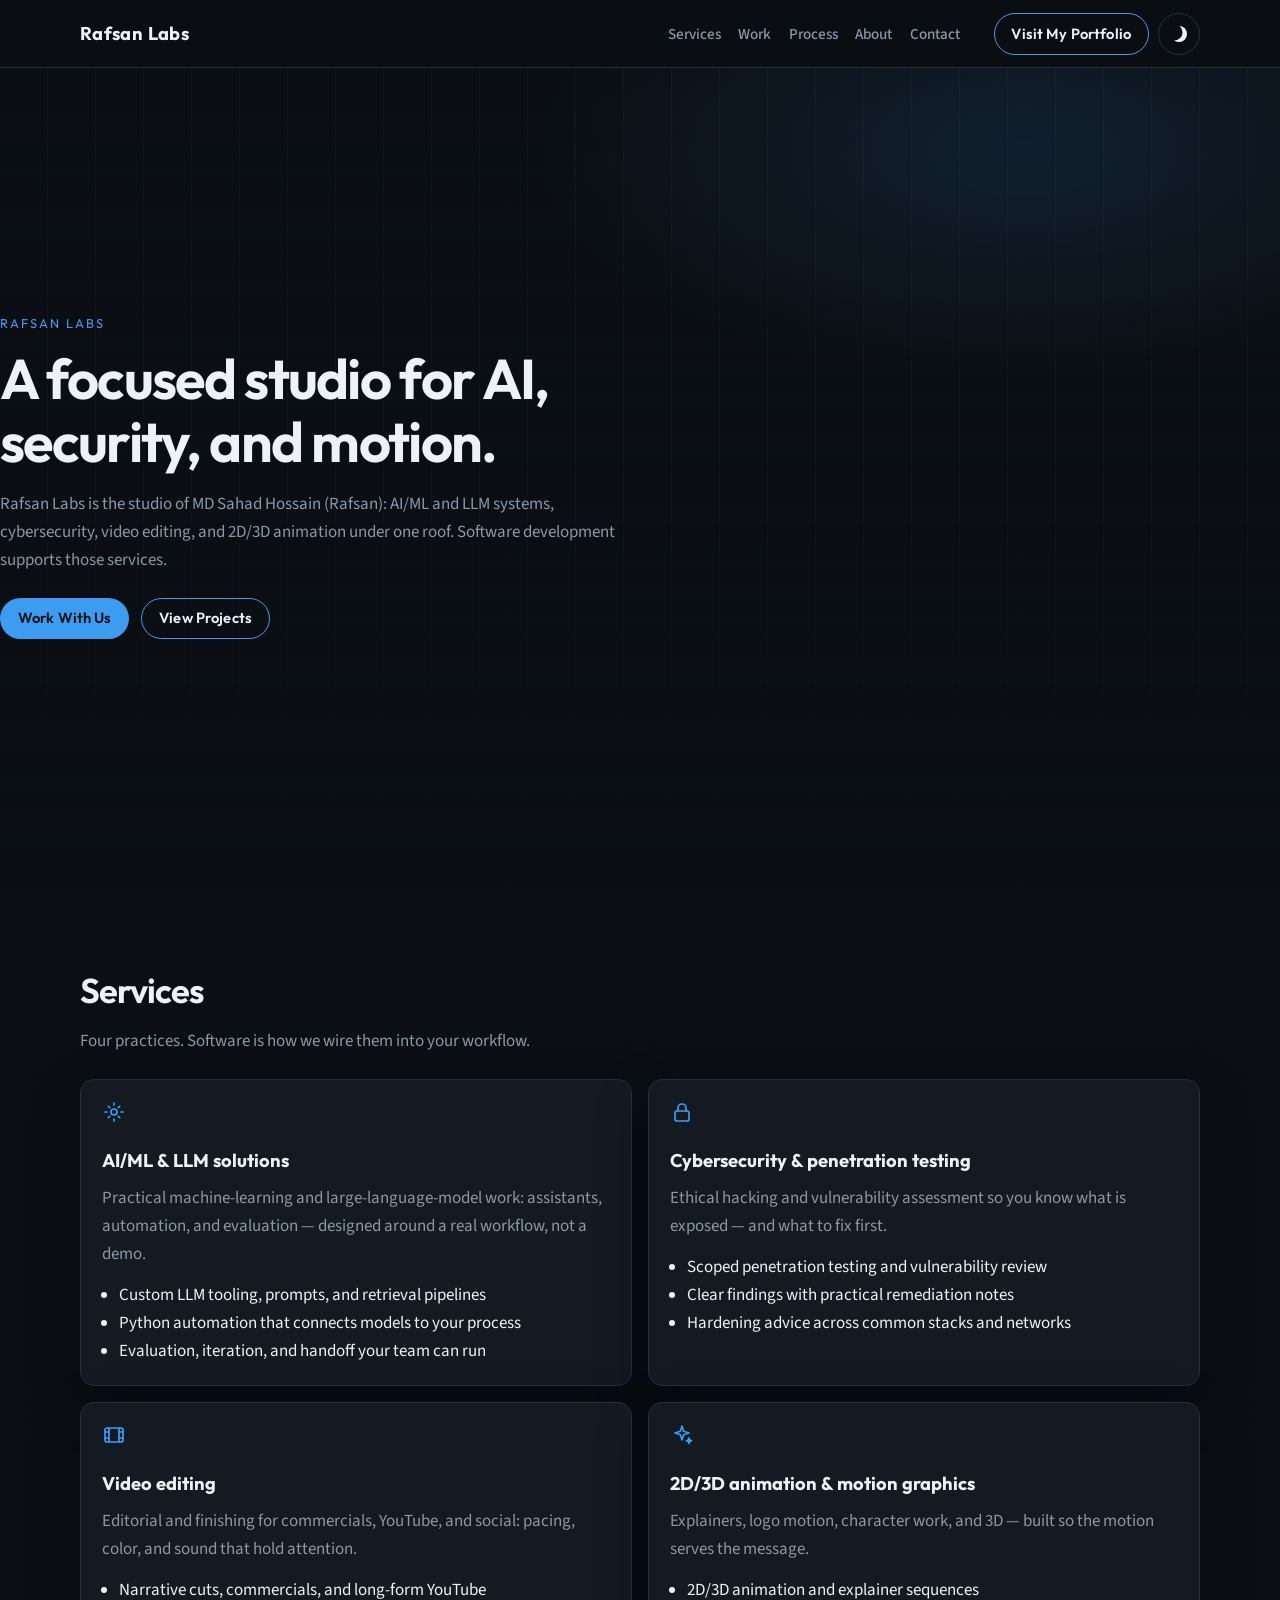
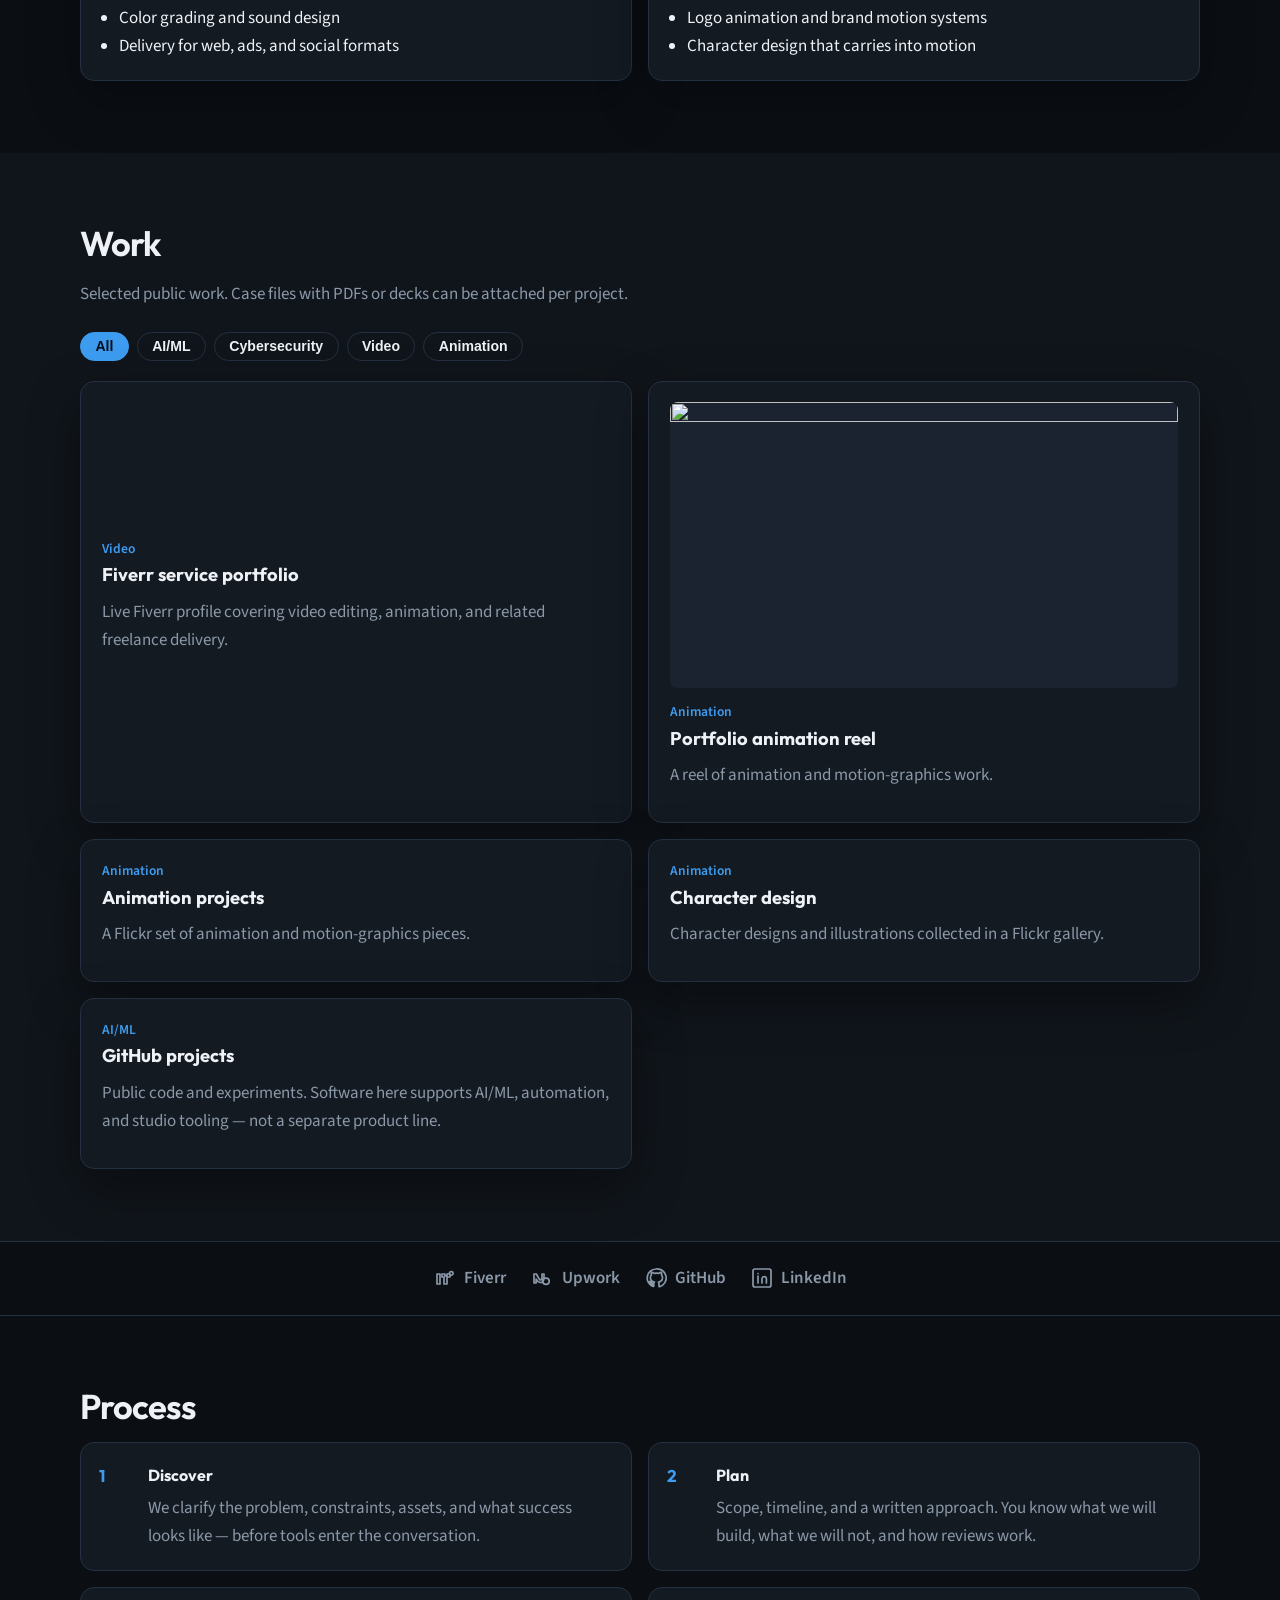
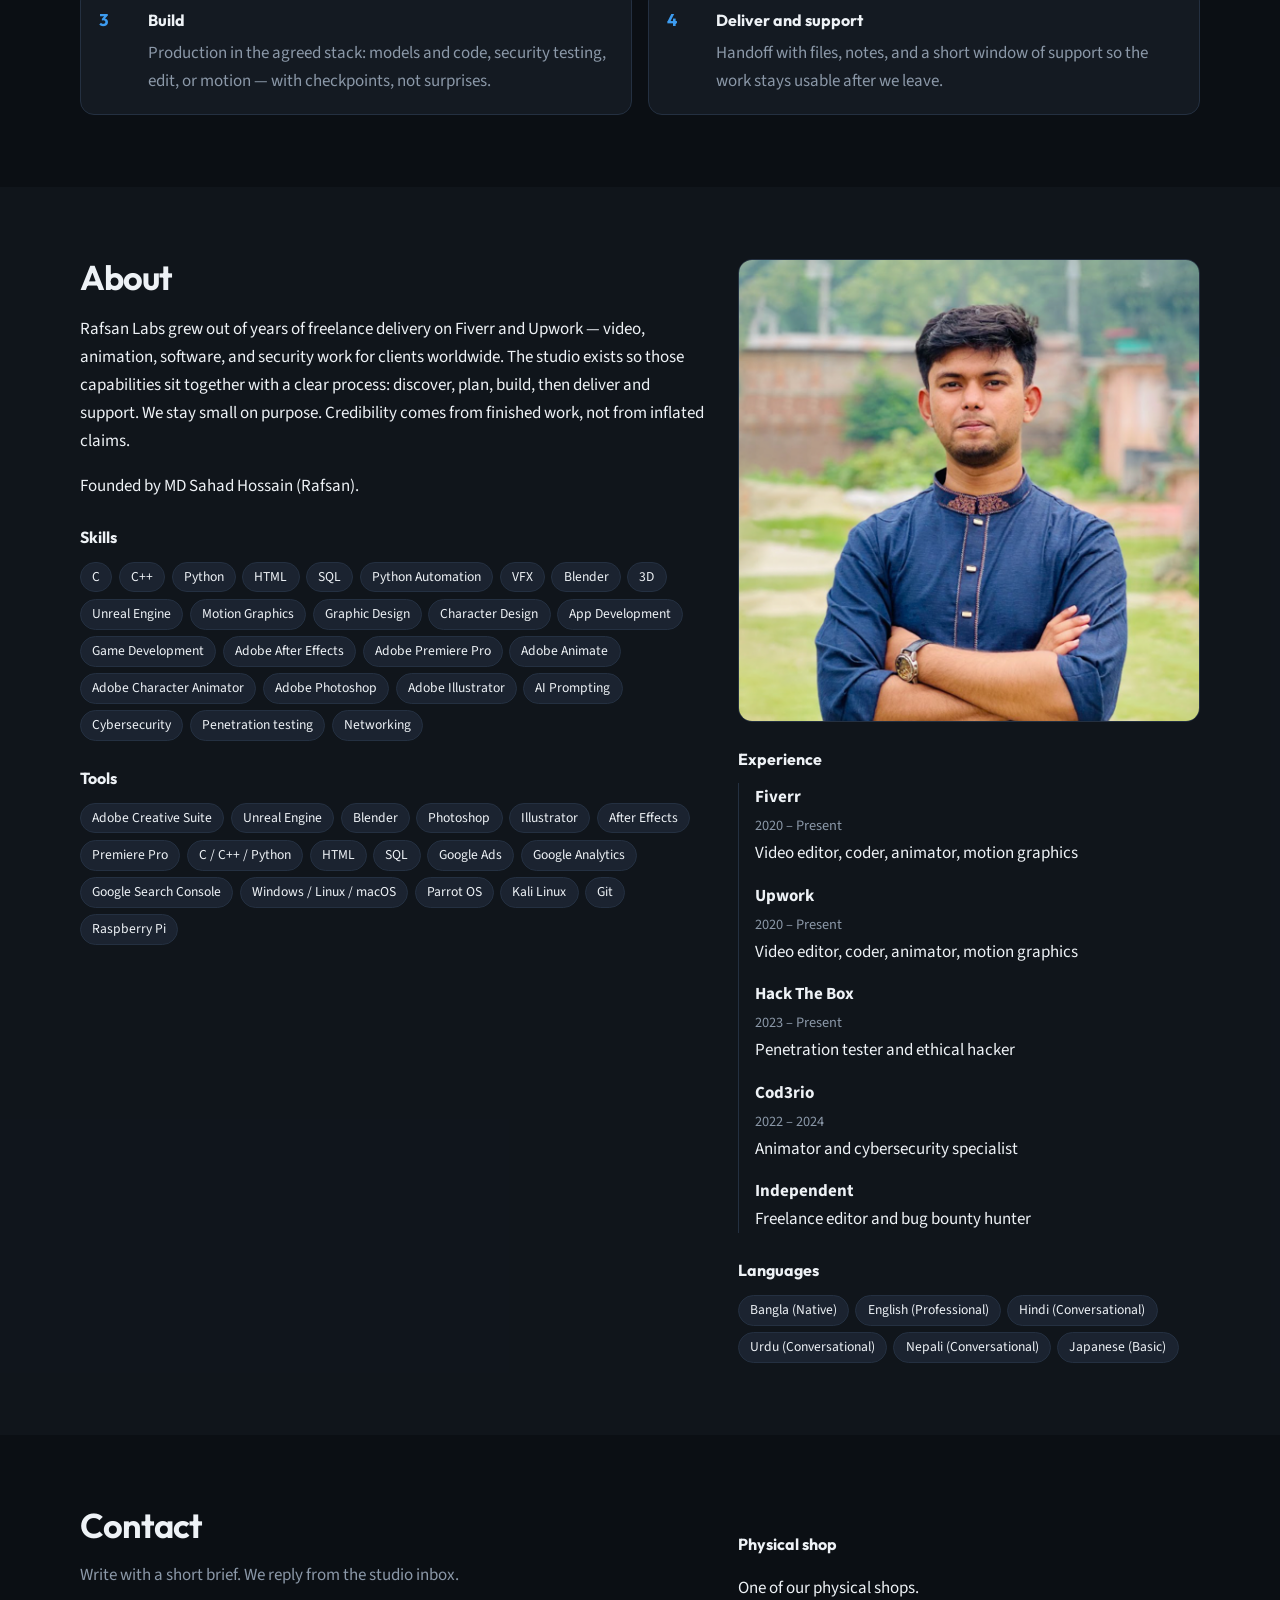
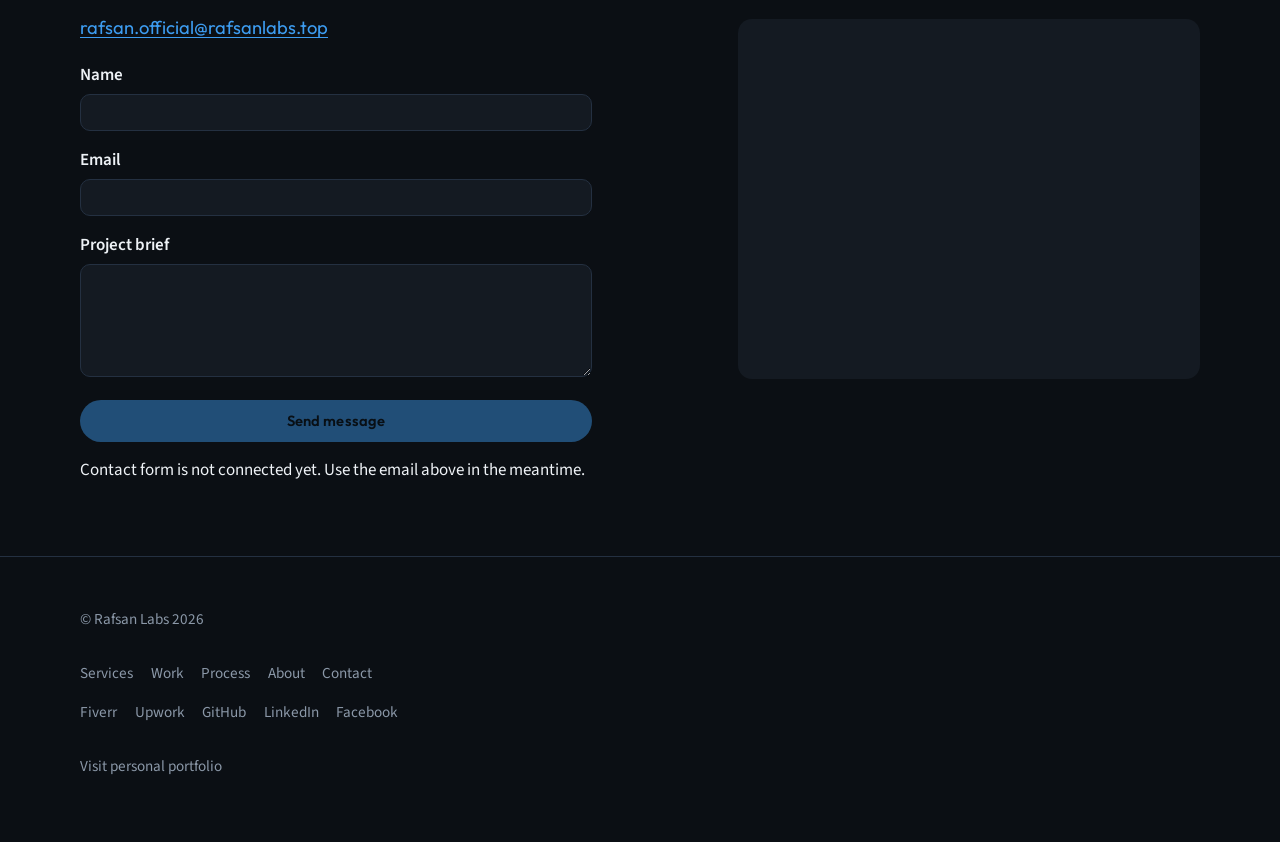
==== index.html @ 8f254c92 "Company Website with Portfolio Company Website with Portfolio v1" ====
<!DOCTYPE html>
<html lang="en">
<head>
  <meta charset="UTF-8">
  <meta name="viewport" content="width=device-width, initial-scale=1.0">
  <title>Rafsan Labs — AI, Cybersecurity, Video &amp; Animation</title>
  <meta name="description" content="Rafsan Labs is the studio of MD Sahad Hossain (Rafsan). We deliver AI/ML and LLM solutions, cybersecurity and penetration testing, video editing, and 2D/3D animation.">
  <link rel="canonical" href="https://rafsanlabs.top/">
  <meta property="og:type" content="website">
  <meta property="og:title" content="Rafsan Labs — AI, Cybersecurity, Video &amp; Animation">
  <meta property="og:description" content="Studio of MD Sahad Hossain (Rafsan): AI/ML and LLM solutions, cybersecurity, video editing, and 2D/3D animation.">
  <meta property="og:url" content="https://rafsanlabs.top/">
  <meta property="og:image" content="https://rafsanlabs.top/assets/img/profile.jpg">
  <meta name="twitter:card" content="summary_large_image">
  <meta name="twitter:title" content="Rafsan Labs — AI, Cybersecurity, Video &amp; Animation">
  <meta name="twitter:description" content="Studio of MD Sahad Hossain (Rafsan): AI/ML, cybersecurity, video, and animation.">
  <meta name="twitter:image" content="https://rafsanlabs.top/assets/img/profile.jpg">
  <link rel="icon" type="image/svg+xml" href="assets/img/favicon.svg">
  <link rel="preconnect" href="https://fonts.googleapis.com">
  <link rel="preconnect" href="https://fonts.gstatic.com" crossorigin>
  <link href="https://fonts.googleapis.com/css2?family=Outfit:wght@500;600;700&family=Source+Sans+3:ital,wght@0,400;0,500;0,600;1,400&display=swap" rel="stylesheet">
  <link rel="stylesheet" href="css/company.css">
  <script type="application/ld+json">
  {
    "@context": "https://schema.org",
    "@type": "Organization",
    "name": "Rafsan Labs",
    "url": "https://rafsanlabs.top",
    "email": "rafsan.official@rafsanlabs.top",
    "founder": {
      "@type": "Person",
      "name": "MD Sahad Hossain",
      "alternateName": "Rafsan"
    },
    "sameAs": [
      "https://www.fiverr.com/users/rafsansahad7",
      "https://www.upwork.com/freelancers/~0189661ee7552e6db1",
      "https://github.com/RafsanSahad",
      "https://www.linkedin.com/in/rafsan-sahad/",
      "https://www.facebook.com/itsRafsanSahad"
    ]
  }
  </script>
</head>
<body>
  <a class="skip-link" href="#main">Skip to main content</a>

  <header class="site-header" id="top">
    <div class="wrap header-inner">
      <a class="wordmark" href="#top">Rafsan Labs</a>
      <nav class="nav" id="primary-nav" aria-label="Primary">
        <ul class="nav-list" id="nav-list"></ul>
      </nav>
      <div class="header-actions">
        <a class="btn btn-outline" href="portfolio.html">Visit My Portfolio</a>
        <button type="button" class="theme-toggle" id="theme-toggle" aria-label="Switch to light theme">
          <span class="theme-toggle-icon" aria-hidden="true"></span>
        </button>
        <button type="button" class="nav-toggle" id="nav-toggle" aria-expanded="false" aria-controls="primary-nav" aria-label="Open menu">
          <span></span><span></span><span></span>
        </button>
      </div>
    </div>
  </header>

  <main id="main">
    <section class="hero" id="hero" aria-labelledby="hero-title">
      <div class="hero-bg" aria-hidden="true"></div>
      <div class="wrap hero-inner">
        <p class="eyebrow" id="hero-eyebrow"></p>
        <h1 id="hero-title"></h1>
        <p class="lede" id="hero-pitch"></p>
        <div class="hero-actions" id="hero-actions"></div>
      </div>
    </section>

    <section class="section" id="services" aria-labelledby="services-title">
      <div class="wrap">
        <h2 id="services-title">Services</h2>
        <p class="section-intro">Four practices. Software is how we wire them into your workflow.</p>
        <div class="card-grid" id="services-grid"></div>
      </div>
    </section>

    <section class="section section-alt" id="work" aria-labelledby="work-title">
      <div class="wrap">
        <h2 id="work-title">Work</h2>
        <p class="section-intro">Selected public work. Case files with PDFs or decks can be attached per project.</p>
        <div class="filters" id="work-filters" role="tablist" aria-label="Project filters"></div>
        <div class="card-grid work-grid" id="work-grid"></div>
      </div>
    </section>

    <section class="trust" id="trust" aria-label="Profiles">
      <div class="wrap trust-inner" id="trust-bar"></div>
    </section>

    <section class="section" id="testimonials" aria-labelledby="testimonials-title" hidden>
      <div class="wrap">
        <h2 id="testimonials-title">Testimonials</h2>
        <div class="carousel" id="testimonials-carousel">
          <div class="carousel-track" id="testimonials-track"></div>
          <div class="carousel-controls">
            <button type="button" class="icon-btn" id="testimonial-prev" aria-label="Previous testimonial"></button>
            <div class="carousel-dots" id="testimonial-dots"></div>
            <button type="button" class="icon-btn" id="testimonial-next" aria-label="Next testimonial"></button>
          </div>
        </div>
      </div>
    </section>

    <section class="section section-alt" id="certificates" aria-labelledby="certificates-title" hidden>
      <div class="wrap">
        <h2 id="certificates-title">Certificates</h2>
        <div class="card-grid cert-grid" id="certificates-grid"></div>
      </div>
    </section>

    <section class="section" id="process" aria-labelledby="process-title">
      <div class="wrap">
        <h2 id="process-title">Process</h2>
        <ol class="process-list" id="process-list"></ol>
      </div>
    </section>

    <section class="section section-alt" id="about" aria-labelledby="about-title">
      <div class="wrap about-layout">
        <div class="about-copy">
          <h2 id="about-title">About</h2>
          <p id="about-story"></p>
          <p class="founder-line" id="about-founder"></p>
          <h3>Skills</h3>
          <ul class="chips" id="about-skills"></ul>
          <h3>Tools</h3>
          <ul class="chips" id="about-tools"></ul>
        </div>
        <div class="about-aside">
          <figure class="founder-photo">
            <img id="about-photo" src="assets/img/profile.jpg" width="480" height="480" alt="" loading="lazy">
          </figure>
          <h3>Experience</h3>
          <ol class="timeline" id="about-experience"></ol>
          <h3>Languages</h3>
          <ul class="chips" id="about-languages"></ul>
        </div>
      </div>
    </section>

    <section class="section" id="contact" aria-labelledby="contact-title">
      <div class="wrap contact-layout">
        <div>
          <h2 id="contact-title">Contact</h2>
          <p class="section-intro">Write with a short brief. We reply from the studio inbox.</p>
          <p><a class="mailto" id="contact-email" href="mailto:rafsan.official@rafsanlabs.top">rafsan.official@rafsanlabs.top</a></p>
          <form class="contact-form" id="contact-form" novalidate>
            <div class="field">
              <label for="name">Name</label>
              <input id="name" name="name" type="text" autocomplete="name" required maxlength="120">
              <p class="field-error" id="name-error" hidden></p>
            </div>
            <div class="field">
              <label for="email">Email</label>
              <input id="email" name="email" type="email" autocomplete="email" required maxlength="160">
              <p class="field-error" id="email-error" hidden></p>
            </div>
            <div class="field">
              <label for="message">Project brief</label>
              <textarea id="message" name="message" rows="6" required maxlength="4000"></textarea>
              <p class="field-error" id="message-error" hidden></p>
            </div>
            <button type="submit" class="btn btn-solid" id="contact-submit">Send message</button>
            <p class="form-status" id="form-status" role="status" aria-live="polite"></p>
          </form>
        </div>
        <div class="map-block">
          <h3 id="map-heading"></h3>
          <p class="map-caption" id="map-caption"></p>
          <div class="map-frame" id="map-frame"></div>
        </div>
      </div>
    </section>
  </main>

  <footer class="site-footer">
    <div class="wrap footer-inner">
      <p id="footer-copy"></p>
      <nav aria-label="Footer">
        <ul class="footer-nav" id="footer-nav"></ul>
      </nav>
      <ul class="footer-social" id="footer-social"></ul>
      <p><a href="portfolio.html">Visit personal portfolio</a></p>
    </div>
  </footer>

  <div class="modal" id="project-modal" hidden>
    <div class="modal-backdrop" data-close-modal></div>
    <div class="modal-dialog" role="dialog" aria-modal="true" aria-labelledby="modal-title" tabindex="-1">
      <button type="button" class="modal-close" data-close-modal aria-label="Close project details">&times;</button>
      <h2 id="modal-title"></h2>
      <div class="modal-body" id="modal-body"></div>
    </div>
  </div>

  <script src="data/content.js"></script>
  <script src="js/company.js"></script>
</body>
</html>
---- css/company.css ----
/* Rafsan Labs — company site. Dark-first, one accent. */

:root {
  --bg: #0b0f14;
  --surface: #141a22;
  --surface-2: #1b2330;
  --text: #eef2f6;
  --muted: #8b98a8;
  --line: #243041;
  --accent: #3d9cf0;
  --accent-hover: #5aaff5;
  --accent-ink: #061018;
  --danger: #f07178;
  --ok: #6bcb8b;
  --shadow: 0 18px 50px rgba(0, 0, 0, 0.35);
  --radius: 14px;
  --header-h: 4.25rem;
  --font-display: "Outfit", system-ui, "Segoe UI", sans-serif;
  --font-body: "Source Sans 3", system-ui, "Segoe UI", sans-serif;
  --focus: 0 0 0 3px var(--bg), 0 0 0 5px var(--accent);
}

html[data-theme="light"] {
  --bg: #f4f6f8;
  --surface: #ffffff;
  --surface-2: #eef2f6;
  --text: #12171e;
  --muted: #5b6775;
  --line: #d5dde6;
  --accent: #1f74c7;
  --accent-hover: #155fa6;
  --accent-ink: #ffffff;
  --shadow: 0 16px 40px rgba(18, 23, 30, 0.08);
  --focus: 0 0 0 3px var(--bg), 0 0 0 5px var(--accent);
}

*,
*::before,
*::after {
  box-sizing: border-box;
}

html {
  scroll-behavior: smooth;
}

@media (prefers-reduced-motion: reduce) {
  html {
    scroll-behavior: auto;
  }

  *,
  *::before,
  *::after {
    animation-duration: 0.01ms !important;
    animation-iteration-count: 1 !important;
    transition-duration: 0.01ms !important;
  }

  .hero-bg {
    animation: none !important;
  }
}

body {
  margin: 0;
  min-height: 100vh;
  font-family: var(--font-body);
  font-size: 1.0625rem;
  line-height: 1.65;
  color: var(--text);
  background: var(--bg);
}

img {
  max-width: 100%;
  height: auto;
  display: block;
}

a {
  color: var(--accent);
  text-decoration-thickness: 1px;
  text-underline-offset: 0.18em;
}

a:hover {
  color: var(--accent-hover);
}

:focus-visible {
  outline: none;
  box-shadow: var(--focus);
}

.skip-link {
  position: absolute;
  left: 1rem;
  top: -4rem;
  z-index: 100;
  background: var(--accent);
  color: var(--accent-ink);
  padding: 0.5rem 0.85rem;
  border-radius: 8px;
  font-weight: 600;
}

.skip-link:focus {
  top: 0.75rem;
}

.wrap {
  width: min(1120px, calc(100% - 2rem));
  margin-inline: auto;
}

.site-header {
  position: sticky;
  top: 0;
  z-index: 40;
  height: var(--header-h);
  background: color-mix(in srgb, var(--bg) 86%, transparent);
  backdrop-filter: blur(14px);
  border-bottom: 1px solid var(--line);
}

.header-inner {
  display: flex;
  align-items: center;
  gap: 1rem;
  height: var(--header-h);
}

.wordmark {
  font-family: var(--font-display);
  font-weight: 700;
  font-size: 1.15rem;
  letter-spacing: 0.02em;
  color: var(--text);
  text-decoration: none;
  margin-right: auto;
}

.wordmark:hover {
  color: var(--accent);
}

.nav-list,
.footer-nav,
.footer-social,
.chips,
.process-list,
.timeline {
  list-style: none;
  margin: 0;
  padding: 0;
}

.nav-list {
  display: flex;
  gap: 0.25rem 1.1rem;
}

.nav-list a {
  color: var(--muted);
  text-decoration: none;
  font-weight: 500;
  font-size: 0.95rem;
}

.nav-list a:hover,
.nav-list a[aria-current="true"] {
  color: var(--text);
}

.header-actions {
  display: flex;
  align-items: center;
  gap: 0.6rem;
}

.btn {
  display: inline-flex;
  align-items: center;
  justify-content: center;
  gap: 0.4rem;
  min-height: 2.6rem;
  padding: 0.45rem 1.05rem;
  border-radius: 999px;
  font-family: var(--font-display);
  font-weight: 600;
  font-size: 0.92rem;
  letter-spacing: 0.01em;
  text-decoration: none;
  border: 1px solid transparent;
  cursor: pointer;
  transition: transform 0.2s ease, background-color 0.2s ease, border-color 0.2s ease, color 0.2s ease;
}

.btn:hover {
  transform: translateY(-1px);
}

.btn-outline {
  color: var(--text);
  border-color: var(--accent);
  background: transparent;
}

.btn-outline:hover {
  background: color-mix(in srgb, var(--accent) 14%, transparent);
  color: var(--text);
}

.btn-solid {
  background: var(--accent);
  color: var(--accent-ink);
}

.btn-solid:hover {
  background: var(--accent-hover);
  color: var(--accent-ink);
}

.btn-solid:disabled {
  opacity: 0.45;
  cursor: not-allowed;
  transform: none;
}

.theme-toggle,
.nav-toggle,
.icon-btn,
.filter-btn,
.modal-close {
  background: transparent;
  border: 1px solid var(--line);
  color: var(--text);
  cursor: pointer;
}

.theme-toggle,
.nav-toggle {
  width: 2.6rem;
  height: 2.6rem;
  border-radius: 999px;
  display: grid;
  place-items: center;
}

.theme-toggle-icon {
  width: 1rem;
  height: 1rem;
  border-radius: 50%;
  box-shadow: inset -0.28rem -0.1rem 0 0 currentColor;
}

html[data-theme="light"] .theme-toggle-icon {
  box-shadow: none;
  background: currentColor;
  clip-path: polygon(50% 0, 61% 35%, 98% 35%, 68% 57%, 79% 91%, 50% 70%, 21% 91%, 32% 57%, 2% 35%, 39% 35%);
}

.nav-toggle {
  display: none;
  flex-direction: column;
  gap: 5px;
}

.nav-toggle span {
  display: block;
  width: 16px;
  height: 2px;
  background: currentColor;
}

.hero {
  position: relative;
  overflow: hidden;
  min-height: calc(100vh - var(--header-h));
  display: grid;
  align-items: center;
  padding: 4rem 0 5rem;
}

.hero-bg {
  position: absolute;
  inset: 0;
  background:
    radial-gradient(ellipse 70% 50% at 80% 10%, color-mix(in srgb, var(--accent) 22%, transparent), transparent 55%),
    linear-gradient(180deg, transparent, var(--bg)),
    repeating-linear-gradient(
      90deg,
      transparent 0,
      transparent 47px,
      color-mix(in srgb, var(--line) 70%, transparent) 48px
    );
  opacity: 0.55;
  animation: drift 28s linear infinite;
  pointer-events: none;
}

@keyframes drift {
  from { background-position: 0 0, 0 0, 0 0; }
  to { background-position: 0 0, 0 0, 48px 0; }
}

.hero-inner {
  position: relative;
  max-width: 42rem;
  margin-left: auto;
  margin-right: auto;
  width: min(1120px, calc(100% - 2rem));
}

.eyebrow {
  font-family: var(--font-display);
  font-size: 0.8rem;
  letter-spacing: 0.16em;
  text-transform: uppercase;
  color: var(--accent);
  margin: 0 0 0.9rem;
}

.hero h1,
.section h2,
.modal-dialog h2 {
  font-family: var(--font-display);
  font-weight: 650;
  letter-spacing: -0.03em;
  line-height: 1.12;
  margin: 0 0 1rem;
}

.hero h1 {
  font-size: clamp(2.1rem, 6vw, 3.5rem);
}

.lede,
.section-intro {
  color: var(--muted);
  margin: 0 0 1.5rem;
  max-width: 40rem;
}

.hero-actions {
  display: flex;
  flex-wrap: wrap;
  gap: 0.75rem;
}

.section {
  padding: 4.5rem 0;
}

.section-alt {
  background: color-mix(in srgb, var(--surface) 55%, transparent);
}

.section h2 {
  font-size: clamp(1.7rem, 3vw, 2.15rem);
}

.section h3 {
  font-family: var(--font-display);
  font-size: 1rem;
  margin: 1.5rem 0 0.7rem;
}

.card-grid {
  display: grid;
  gap: 1rem;
  grid-template-columns: 1fr;
}

.card,
.service-card,
.work-card,
.cert-card {
  background: var(--surface);
  border: 1px solid var(--line);
  border-radius: var(--radius);
  padding: 1.25rem 1.3rem;
  box-shadow: var(--shadow);
}

.service-card svg,
.trust-link svg,
.icon-btn svg {
  width: 1.5rem;
  height: 1.5rem;
  fill: none;
  stroke: currentColor;
  stroke-width: 1.7;
  stroke-linecap: round;
  stroke-linejoin: round;
}

.service-icon {
  color: var(--accent);
  margin-bottom: 0.85rem;
}

.service-card h3,
.work-card h3 {
  font-family: var(--font-display);
  font-size: 1.15rem;
  margin: 0 0 0.45rem;
}

.service-card p,
.work-card p {
  margin: 0 0 0.8rem;
  color: var(--muted);
}

.service-card ul {
  margin: 0;
  padding-left: 1.1rem;
  color: var(--text);
}

.filters {
  display: flex;
  flex-wrap: wrap;
  gap: 0.5rem;
  margin-bottom: 1.25rem;
}

.filter-btn {
  border-radius: 999px;
  padding: 0.35rem 0.9rem;
  font-weight: 600;
  font-size: 0.88rem;
}

.filter-btn[aria-pressed="true"],
.filter-btn.is-active {
  background: var(--accent);
  color: var(--accent-ink);
  border-color: var(--accent);
}

.work-card {
  text-align: left;
  cursor: pointer;
  width: 100%;
  color: inherit;
  font: inherit;
  transition: border-color 0.2s ease, transform 0.2s ease;
}

.work-card:hover {
  border-color: var(--accent);
  transform: translateY(-2px);
}

.work-card img {
  width: 100%;
  aspect-ratio: 16 / 9;
  object-fit: cover;
  border-radius: 8px;
  margin-bottom: 0.85rem;
  background: var(--surface-2);
}

.work-card .meta {
  font-size: 0.85rem;
  color: var(--accent);
  font-weight: 600;
}

.trust {
  padding: 1.4rem 0;
  border-block: 1px solid var(--line);
}

.trust-inner {
  display: flex;
  flex-wrap: wrap;
  gap: 0.75rem 1.5rem;
  justify-content: center;
}

.trust-link {
  display: inline-flex;
  align-items: center;
  gap: 0.45rem;
  color: var(--muted);
  text-decoration: none;
  font-weight: 600;
}

.trust-link:hover {
  color: var(--text);
}

.carousel {
  position: relative;
  max-width: 40rem;
}

.carousel-track {
  min-height: 10rem;
}

.testimonial {
  background: var(--surface);
  border: 1px solid var(--line);
  border-radius: var(--radius);
  padding: 1.4rem;
}

.testimonial q {
  display: block;
  font-size: 1.15rem;
  quotes: none;
}

.testimonial footer {
  margin-top: 1rem;
  color: var(--muted);
  font-size: 0.95rem;
}

.carousel-controls {
  display: flex;
  align-items: center;
  gap: 0.6rem;
  margin-top: 1rem;
}

.icon-btn {
  width: 2.4rem;
  height: 2.4rem;
  border-radius: 999px;
  display: grid;
  place-items: center;
}

.carousel-dots {
  display: flex;
  gap: 0.35rem;
}

.carousel-dots button {
  width: 0.55rem;
  height: 0.55rem;
  padding: 0;
  border-radius: 50%;
  border: 0;
  background: var(--line);
  cursor: pointer;
}

.carousel-dots button[aria-current="true"] {
  background: var(--accent);
}

.process-list {
  display: grid;
  gap: 1rem;
  counter-reset: step;
}

.process-list li {
  counter-increment: step;
  background: var(--surface);
  border: 1px solid var(--line);
  border-radius: var(--radius);
  padding: 1.2rem 1.3rem 1.2rem 4.2rem;
  position: relative;
}

.process-list li::before {
  content: counter(step);
  position: absolute;
  left: 1.15rem;
  top: 1.15rem;
  font-family: var(--font-display);
  font-weight: 700;
  color: var(--accent);
}

.process-list h3 {
  margin: 0 0 0.35rem;
}

.process-list p {
  margin: 0;
  color: var(--muted);
}

.about-layout,
.contact-layout {
  display: grid;
  gap: 2rem;
}

.founder-photo {
  margin: 0 0 1.25rem;
  border-radius: var(--radius);
  overflow: hidden;
  border: 1px solid var(--line);
}

.founder-photo img {
  width: 100%;
  aspect-ratio: 1;
  object-fit: cover;
}

.chips {
  display: flex;
  flex-wrap: wrap;
  gap: 0.4rem;
}

.chips li {
  background: var(--surface-2);
  border: 1px solid var(--line);
  border-radius: 999px;
  padding: 0.2rem 0.7rem;
  font-size: 0.85rem;
}

.timeline {
  display: grid;
  gap: 0.9rem;
  border-left: 1px solid var(--line);
  padding-left: 1rem;
}

.timeline strong {
  display: block;
}

.timeline span {
  color: var(--muted);
  font-size: 0.9rem;
}

.mailto {
  font-family: var(--font-display);
  font-size: 1.15rem;
}

.contact-form {
  display: grid;
  gap: 0.9rem;
  max-width: 32rem;
}

.field label {
  display: block;
  font-weight: 600;
  margin-bottom: 0.3rem;
}

.field input,
.field textarea {
  width: 100%;
  background: var(--surface);
  color: var(--text);
  border: 1px solid var(--line);
  border-radius: 10px;
  padding: 0.65rem 0.8rem;
}

.field-error {
  color: var(--danger);
  font-size: 0.88rem;
  margin: 0.3rem 0 0;
}

.form-status {
  min-height: 1.4em;
  margin: 0;
}

.form-status.is-ok {
  color: var(--ok);
}

.form-status.is-err {
  color: var(--danger);
}

.map-frame iframe {
  width: 100%;
  height: 280px;
  border: 0;
  border-radius: var(--radius);
  background: var(--surface);
}

.site-footer {
  border-top: 1px solid var(--line);
  padding: 2.2rem 0 3rem;
  color: var(--muted);
  font-size: 0.95rem;
}

.footer-inner {
  display: grid;
  gap: 0.85rem;
}

.footer-nav,
.footer-social {
  display: flex;
  flex-wrap: wrap;
  gap: 0.75rem 1.1rem;
}

.footer-inner a {
  color: var(--muted);
  text-decoration: none;
}

.footer-inner a:hover {
  color: var(--text);
}

.modal[hidden] {
  display: none;
}

.modal {
  position: fixed;
  inset: 0;
  z-index: 80;
}

.modal-backdrop {
  position: absolute;
  inset: 0;
  background: rgba(4, 8, 12, 0.72);
}

.modal-dialog {
  position: relative;
  width: min(720px, calc(100% - 1.5rem));
  max-height: calc(100vh - 2rem);
  overflow: auto;
  margin: 1rem auto;
  background: var(--bg);
  border: 1px solid var(--line);
  border-radius: var(--radius);
  padding: 1.5rem 1.4rem 1.8rem;
  box-shadow: var(--shadow);
}

.modal-close {
  position: absolute;
  top: 0.8rem;
  right: 0.8rem;
  width: 2.2rem;
  height: 2.2rem;
  border-radius: 999px;
  font-size: 1.4rem;
  line-height: 1;
}

.modal-body p,
.modal-body ul {
  color: var(--muted);
}

.modal-files {
  display: grid;
  gap: 0.75rem;
  margin-top: 1rem;
}

.modal-files iframe {
  width: 100%;
  min-height: 360px;
  border: 0;
  border-radius: 8px;
  background: var(--surface);
}

.reveal {
  opacity: 0;
  transform: translateY(14px);
  transition: opacity 0.6s ease, transform 0.6s ease;
}

.reveal.is-visible {
  opacity: 1;
  transform: none;
}

.company-banner {
  background: var(--surface-2);
  border-bottom: 1px solid var(--line);
  text-align: center;
  padding: 0.55rem 1rem;
  font-size: 0.92rem;
}

.company-banner a {
  font-weight: 700;
}

@media (min-width: 640px) {
  .card-grid {
    grid-template-columns: repeat(2, 1fr);
  }

  .process-list {
    grid-template-columns: repeat(2, 1fr);
  }
}

@media (min-width: 960px) {
  .card-grid.services-4,
  #services-grid {
    grid-template-columns: repeat(2, 1fr);
  }

  .about-layout,
  .contact-layout {
    grid-template-columns: 1.15fr 0.85fr;
    align-items: start;
  }

  .map-frame iframe {
    height: 360px;
  }

  .hero-inner {
    margin-left: 0;
  }
}

@media (max-width: 860px) {
  .nav-toggle {
    display: flex;
    align-items: center;
    justify-content: center;
  }

  .header-actions .btn-outline {
    display: none;
  }

  .nav {
    position: absolute;
    top: var(--header-h);
    left: 0;
    right: 0;
    background: var(--bg);
    border-bottom: 1px solid var(--line);
    display: none;
    padding: 0.75rem 1rem 1rem;
  }

  .nav.is-open {
    display: block;
  }

  .nav-list {
    flex-direction: column;
    gap: 0.65rem;
  }

  .nav-list a[data-portfolio] {
    display: inline-flex;
    margin-top: 0.4rem;
    color: var(--accent);
  }
}

@media (min-width: 861px) {
  .nav-list a[data-portfolio] {
    display: none;
  }
}
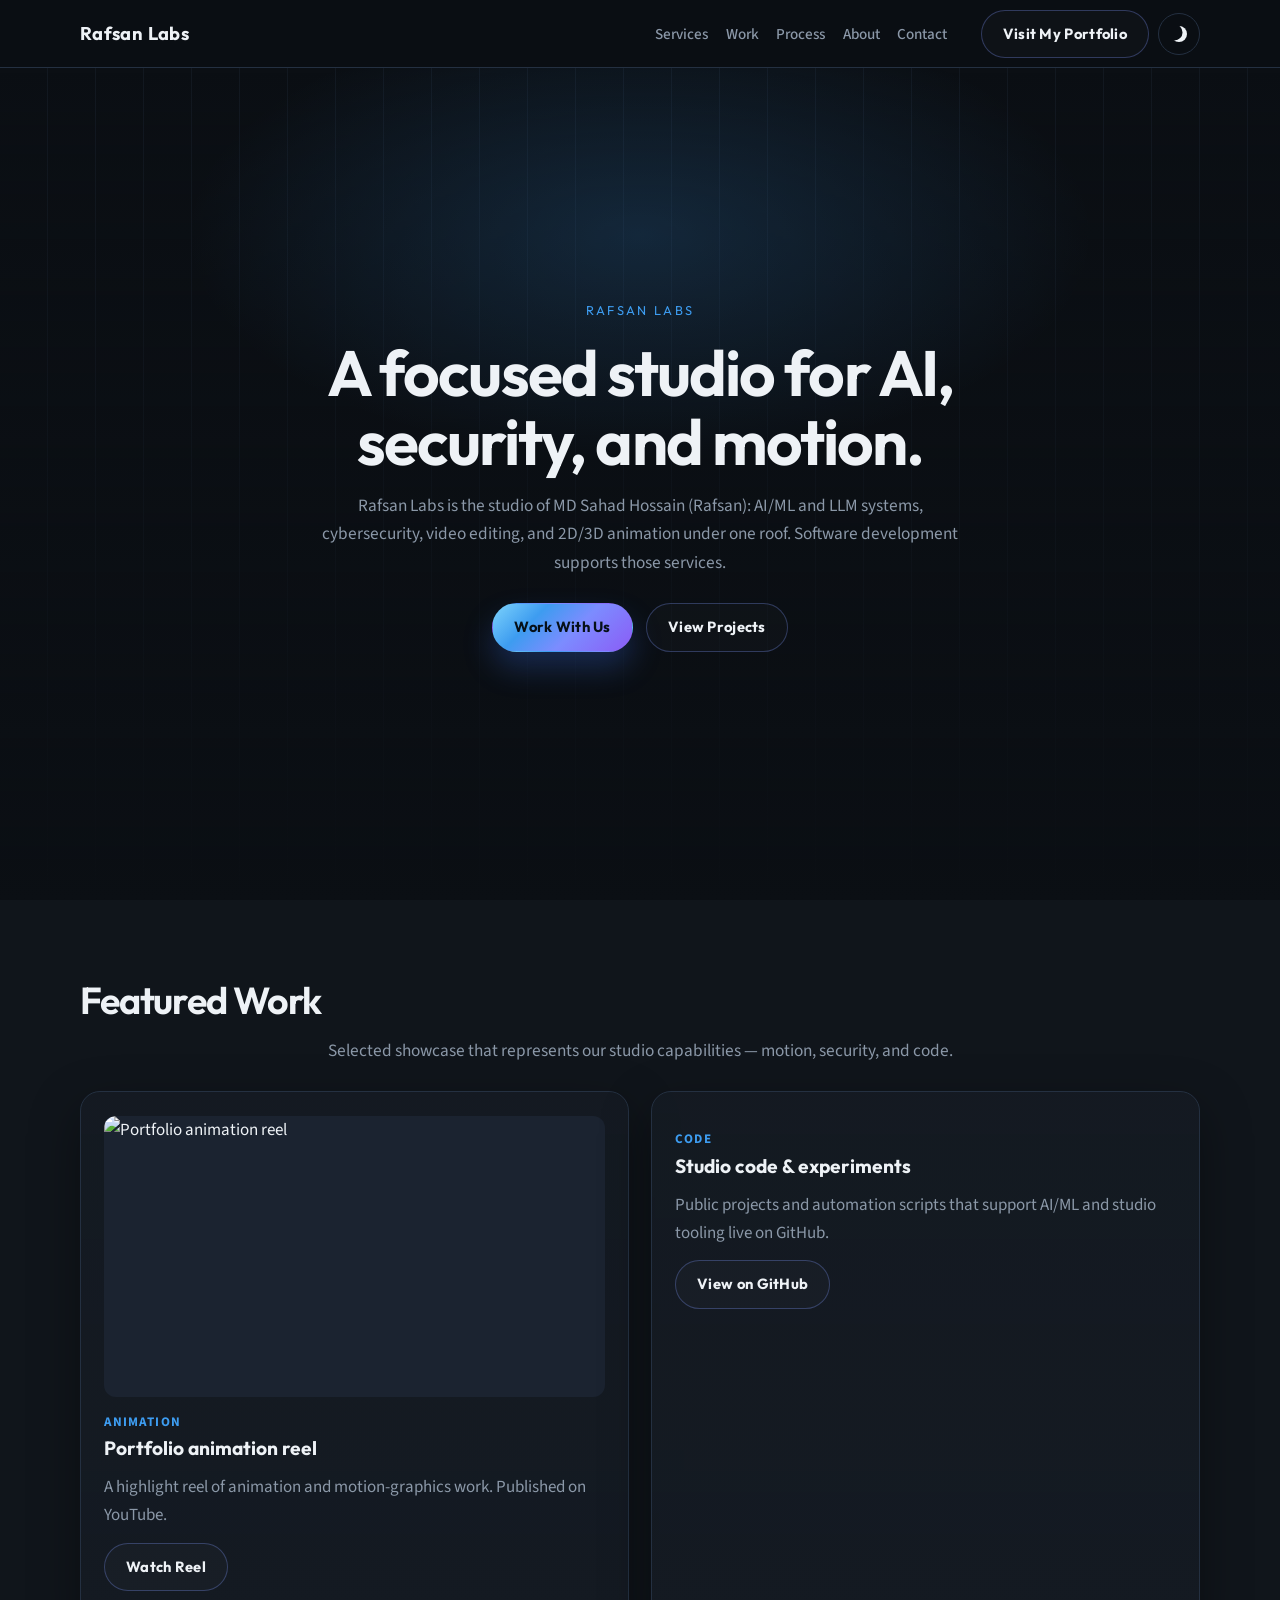
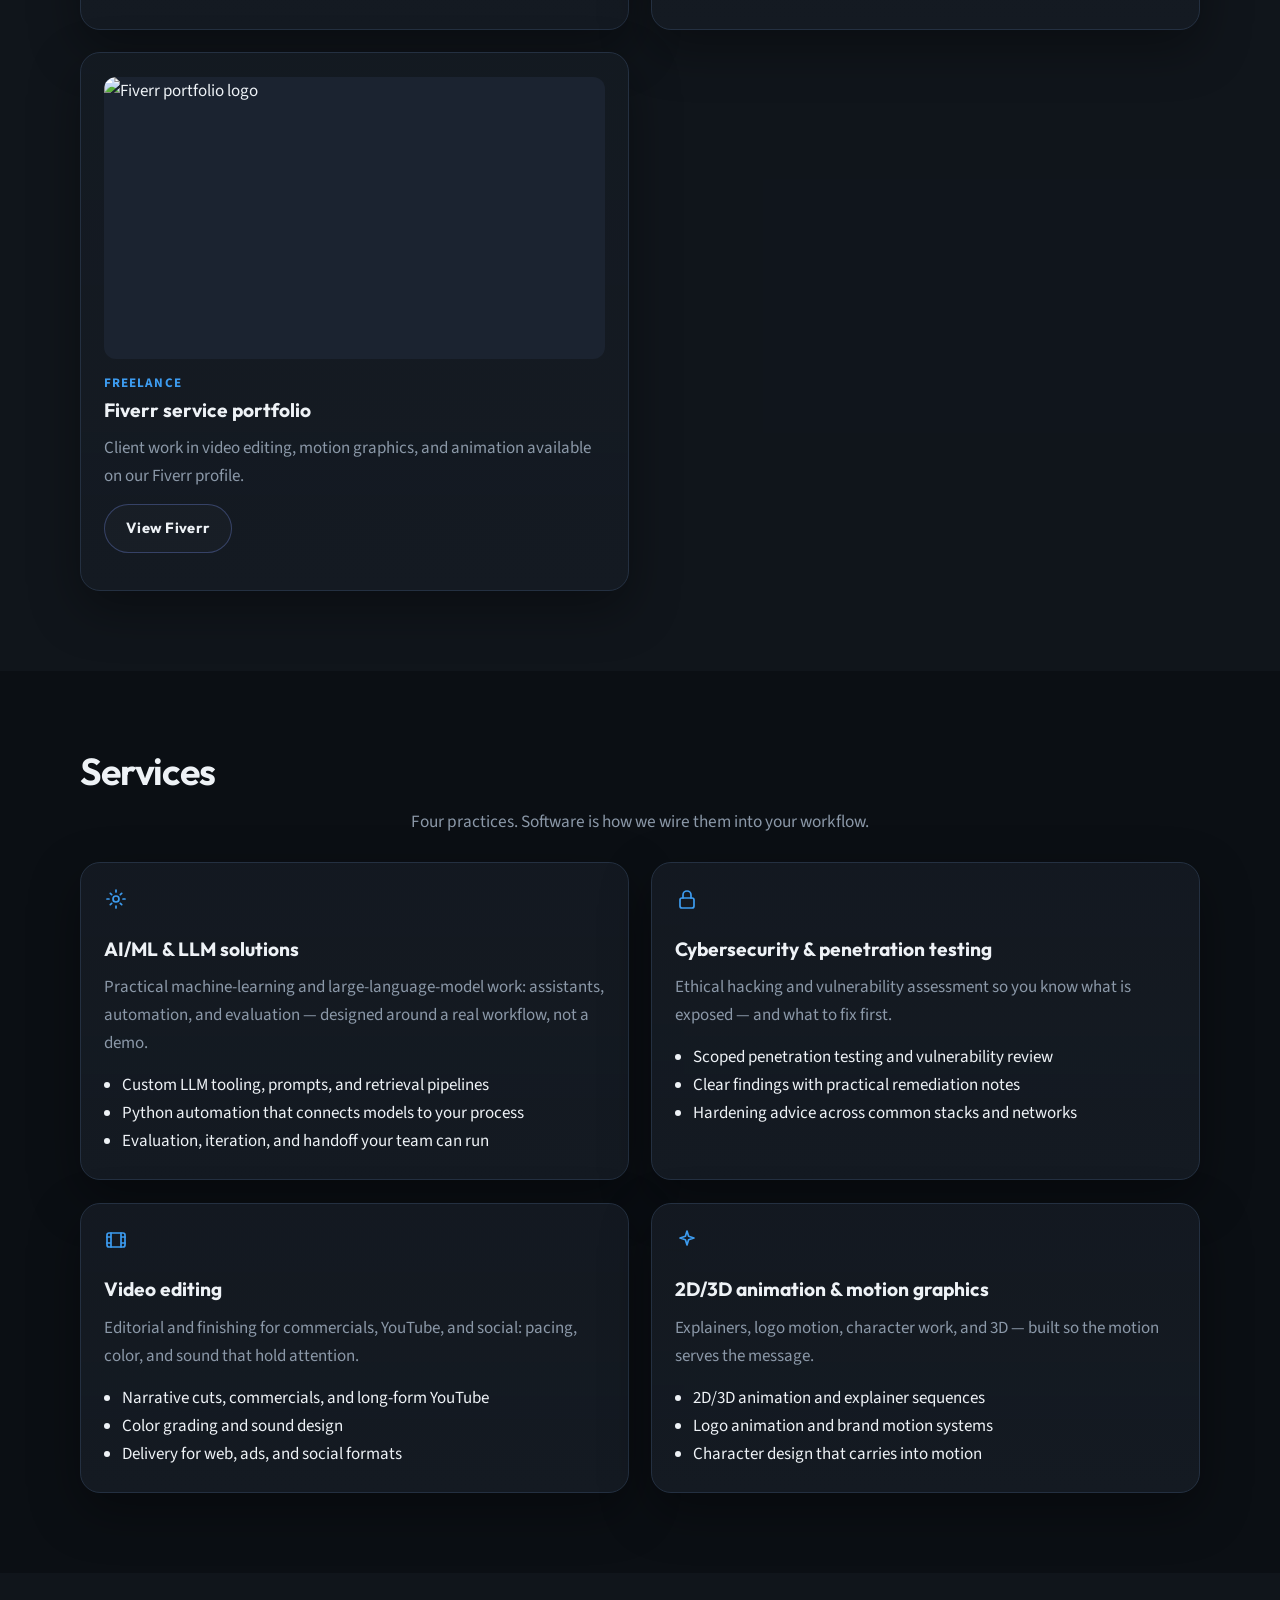
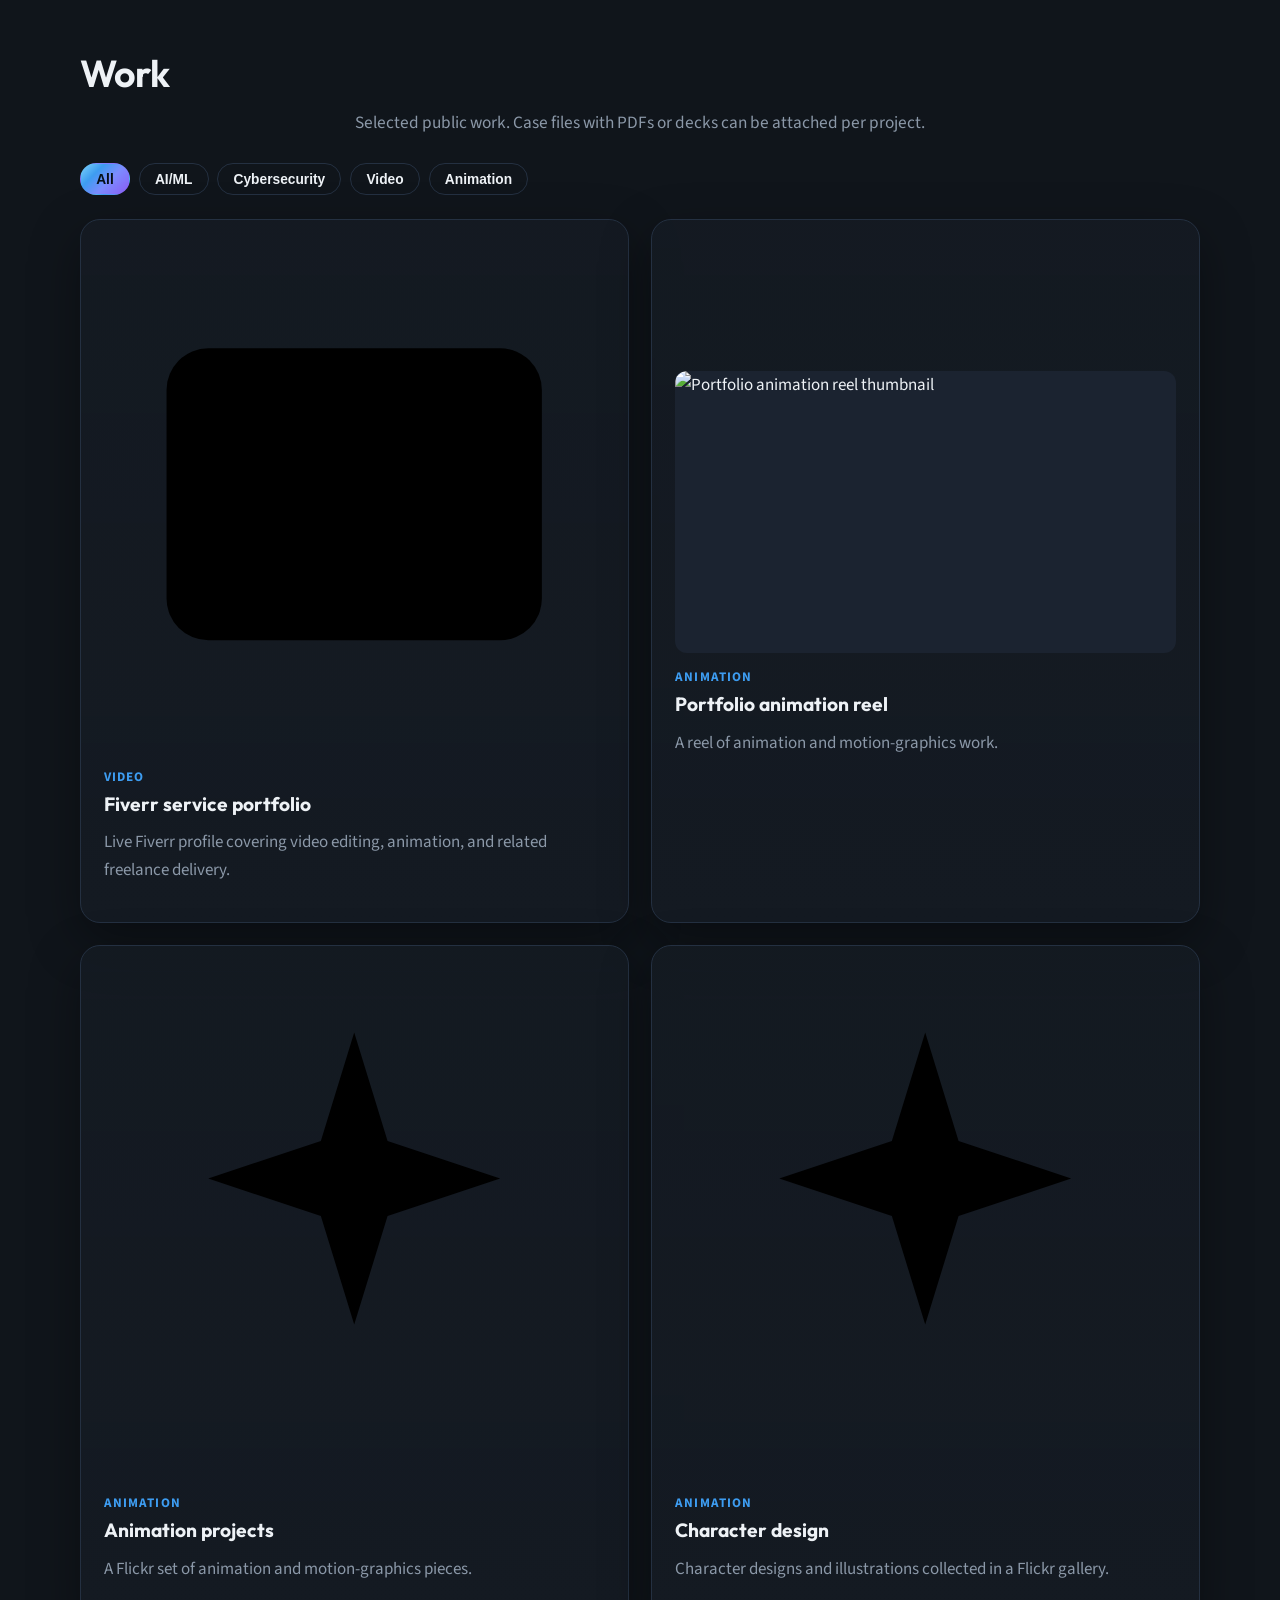
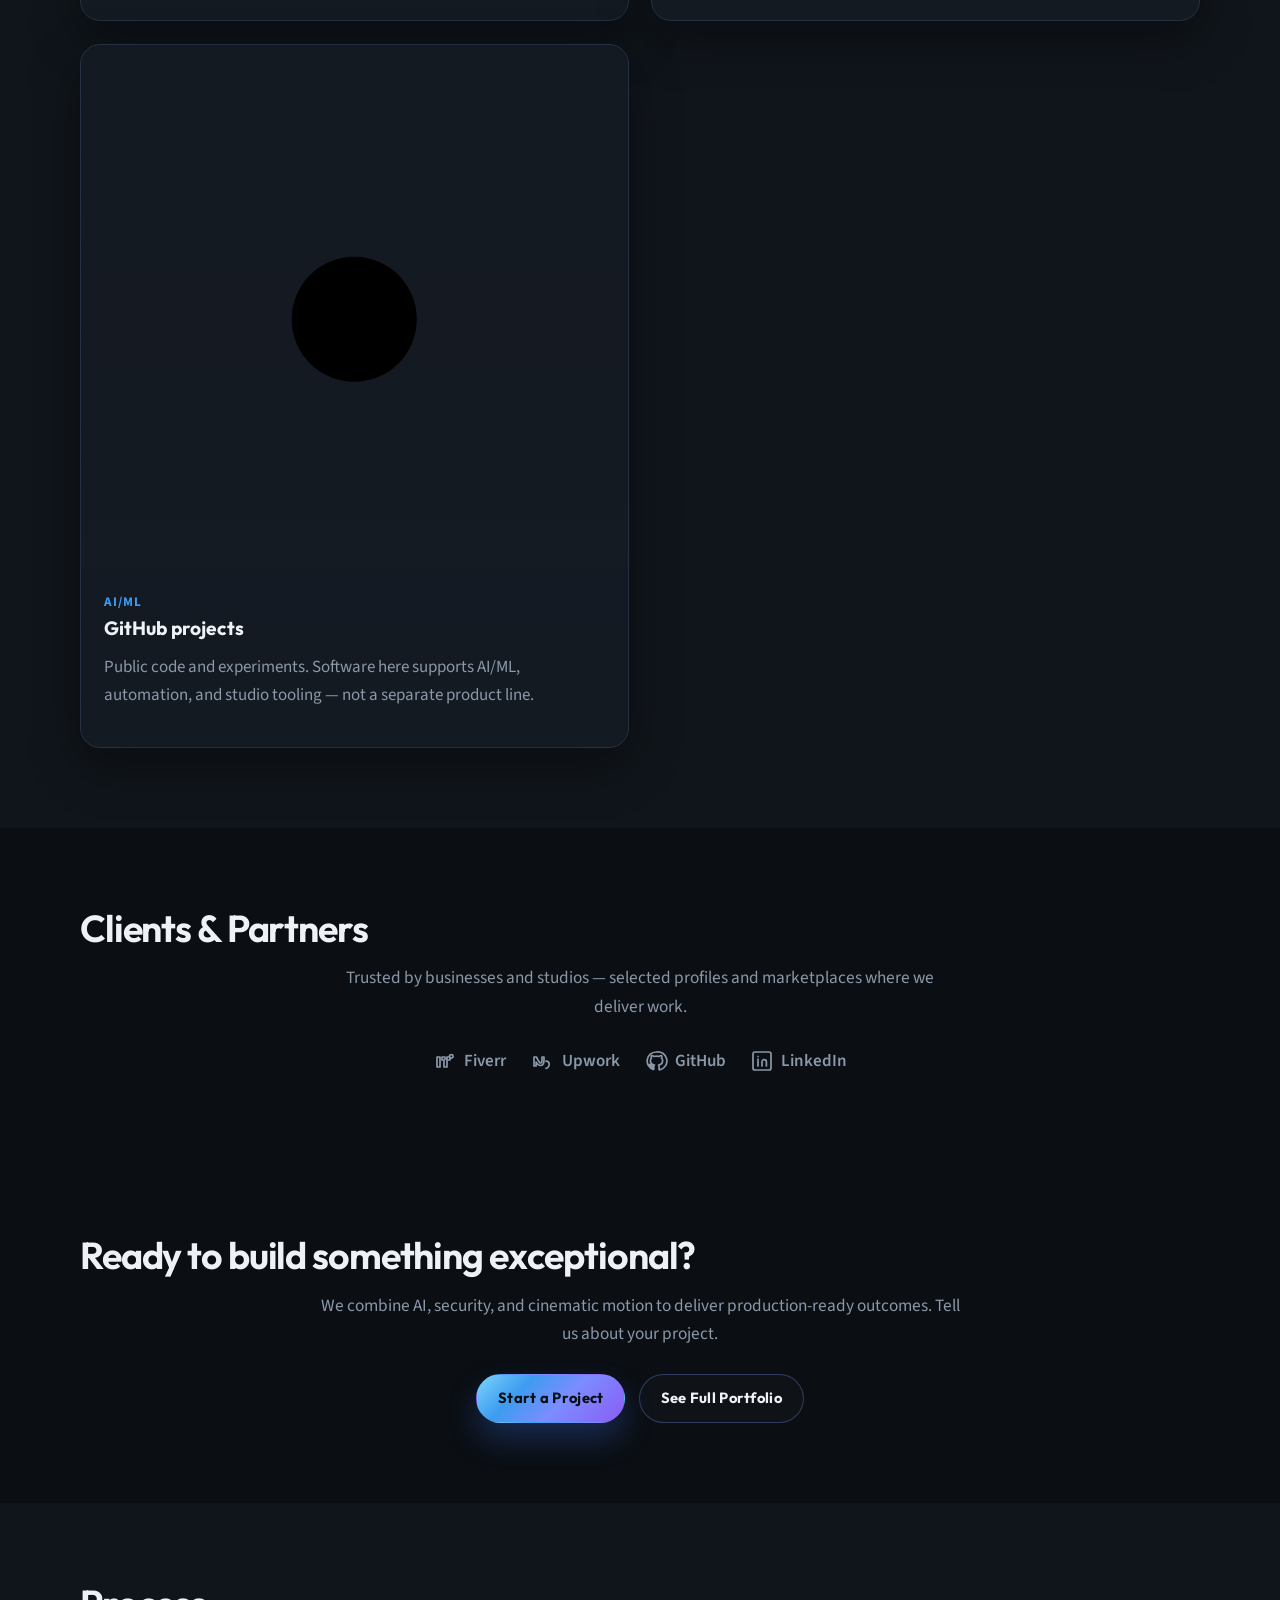
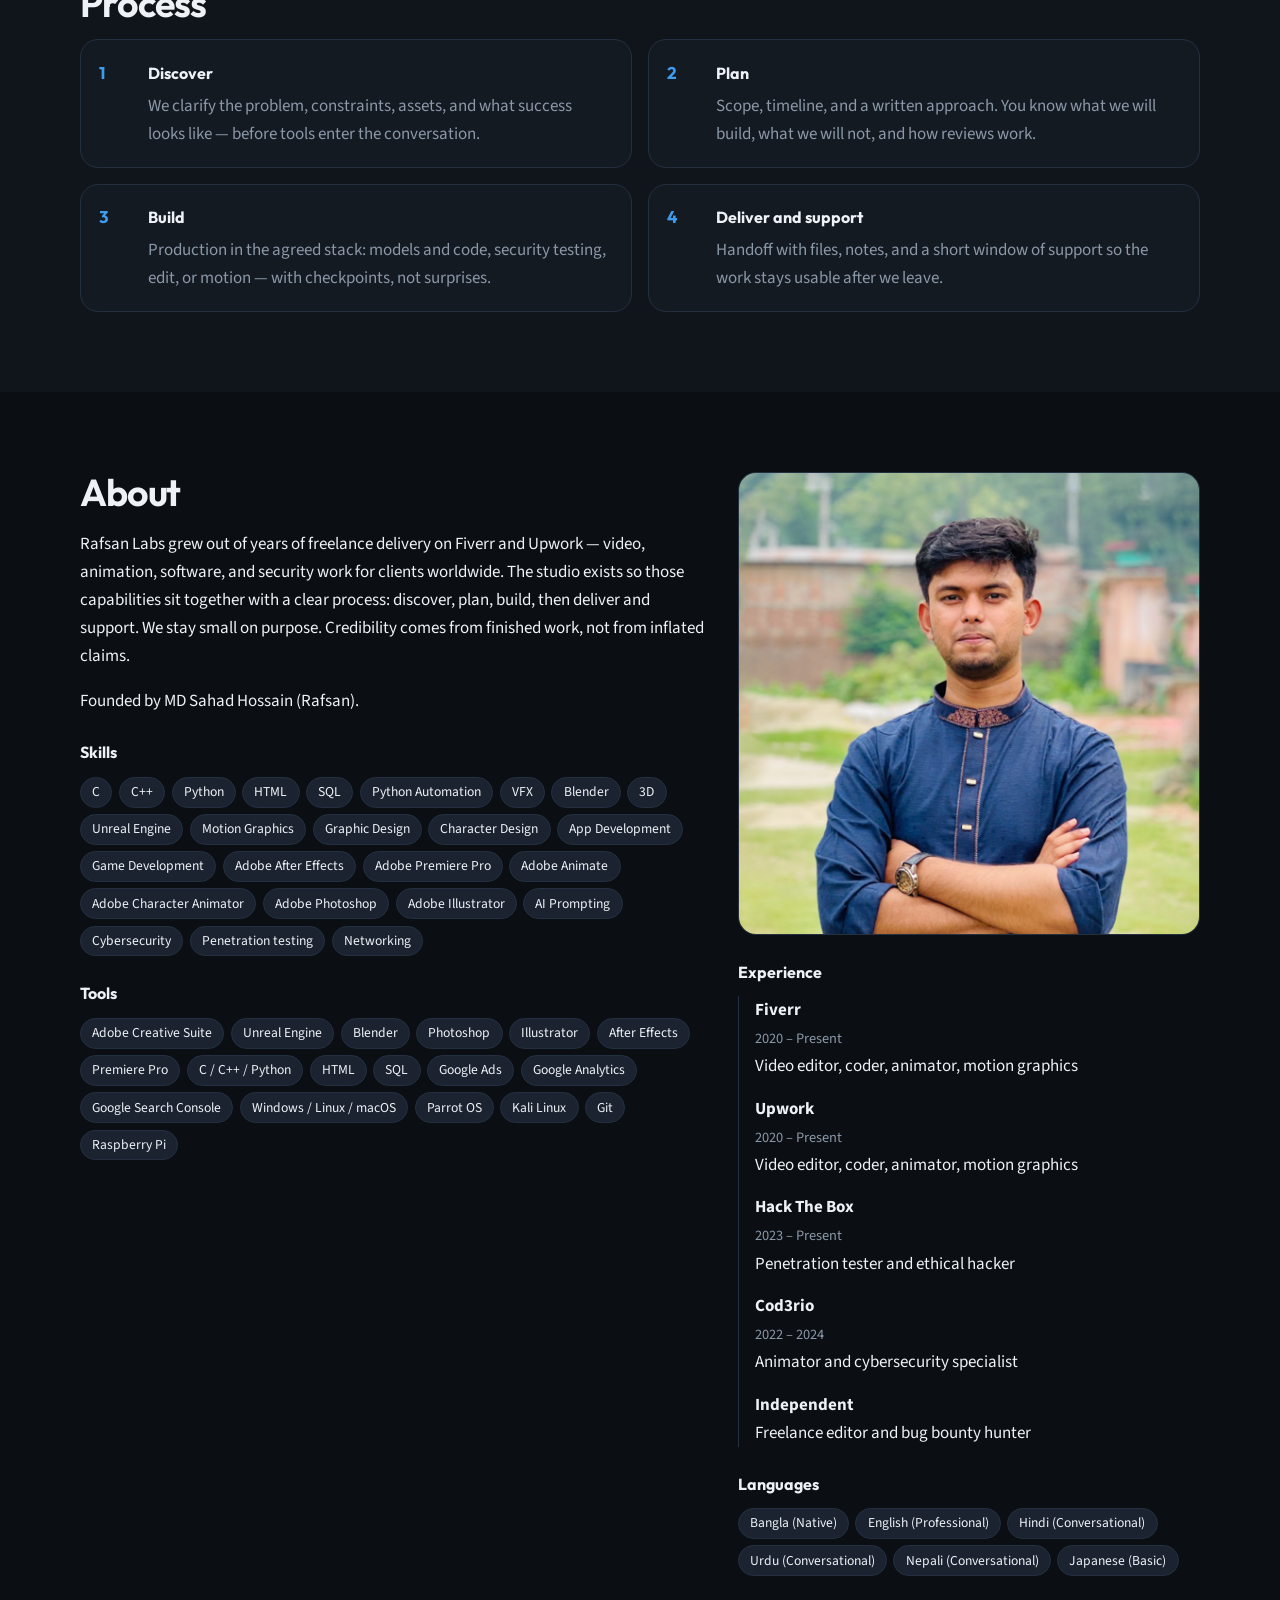
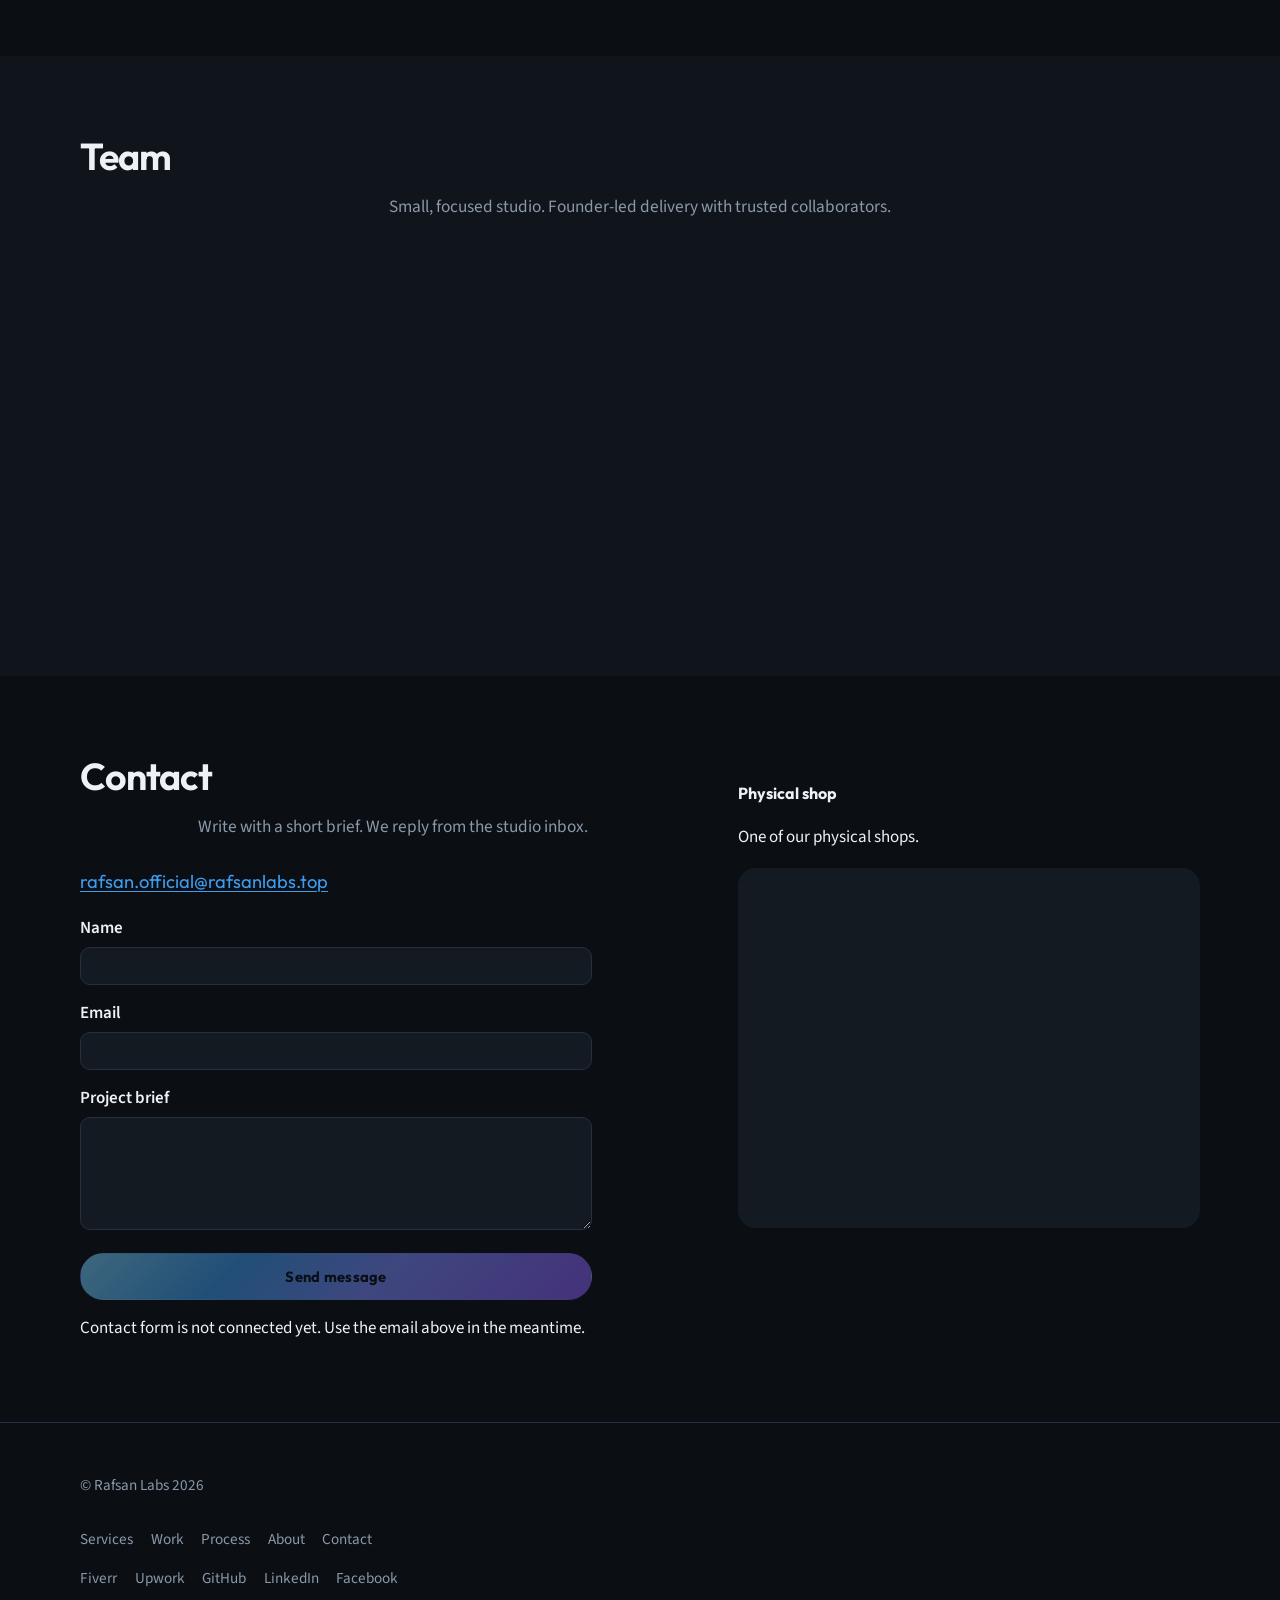
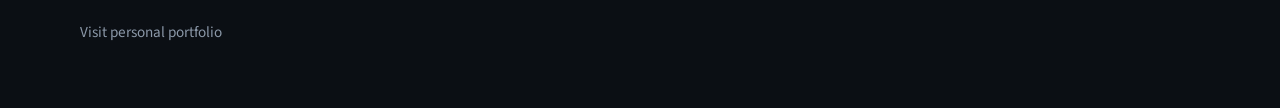
==== commit 18a1c532: "Add premium featured work, clients, team, and premium CTA sections (visual polish pass)" ====
--- a/index.html
+++ b/index.html
@@ -74,6 +74,41 @@
       </div>
     </section>
 
+    <!-- Featured Work (premium curated) -->
+    <section class="section section-alt" id="featured" aria-labelledby="featured-title">
+      <div class="wrap">
+        <h2 id="featured-title">Featured Work</h2>
+        <p class="section-intro">Selected showcase that represents our studio capabilities — motion, security, and code.</p>
+        <div class="card-grid featured-grid">
+          <article class="work-card reveal">
+            <img src="https://i.ytimg.com/vi/Jv_u1frLJTQ/hqdefault.jpg" alt="Portfolio animation reel">
+            <div class="meta">Animation</div>
+            <h3>Portfolio animation reel</h3>
+            <p>A highlight reel of animation and motion-graphics work. Published on YouTube.</p>
+            <p><a class="btn btn-outline" href="https://youtu.be/Jv_u1frLJTQ" target="_blank" rel="noopener noreferrer">Watch Reel</a></p>
+          </article>
+
+          <article class="work-card reveal">
+            <div class="service-icon" aria-hidden="true">
+              <!-- GitHub icon managed by CSS/SVG -->
+            </div>
+            <div class="meta">Code</div>
+            <h3>Studio code & experiments</h3>
+            <p>Public projects and automation scripts that support AI/ML and studio tooling live on GitHub.</p>
+            <p><a class="btn btn-outline" href="https://github.com/RafsanSahad" target="_blank" rel="noopener noreferrer">View on GitHub</a></p>
+          </article>
+
+          <article class="work-card reveal">
+            <img src="https://cdn.worldvectorlogo.com/logos/fiverr-1.svg" alt="Fiverr portfolio logo">
+            <div class="meta">Freelance</div>
+            <h3>Fiverr service portfolio</h3>
+            <p>Client work in video editing, motion graphics, and animation available on our Fiverr profile.</p>
+            <p><a class="btn btn-outline" href="https://www.fiverr.com/users/rafsansahad7" target="_blank" rel="noopener noreferrer">View Fiverr</a></p>
+          </article>
+        </div>
+      </div>
+    </section>
+
     <section class="section" id="services" aria-labelledby="services-title">
       <div class="wrap">
         <h2 id="services-title">Services</h2>
@@ -91,39 +126,37 @@
       </div>
     </section>
 
-    <section class="trust" id="trust" aria-label="Profiles">
-      <div class="wrap trust-inner" id="trust-bar"></div>
-    </section>
-
-    <section class="section" id="testimonials" aria-labelledby="testimonials-title" hidden>
-      <div class="wrap">
-        <h2 id="testimonials-title">Testimonials</h2>
-        <div class="carousel" id="testimonials-carousel">
-          <div class="carousel-track" id="testimonials-track"></div>
-          <div class="carousel-controls">
-            <button type="button" class="icon-btn" id="testimonial-prev" aria-label="Previous testimonial"></button>
-            <div class="carousel-dots" id="testimonial-dots"></div>
-            <button type="button" class="icon-btn" id="testimonial-next" aria-label="Next testimonial"></button>
+    <!-- Clients / Partners -->
+    <section class="section" id="clients" aria-labelledby="clients-title">
+      <div class="wrap">
+        <h2 id="clients-title">Clients & Partners</h2>
+        <p class="section-intro">Trusted by businesses and studios — selected profiles and marketplaces where we deliver work.</p>
+        <div class="trust-inner" id="trust-bar"></div>
+      </div>
+    </section>
+
+    <!-- Premium CTA (glass panel) -->
+    <section class="section premium-cta" aria-labelledby="cta-title">
+      <div class="wrap">
+        <div class="glass-panel">
+          <h2 id="cta-title">Ready to build something exceptional?</h2>
+          <p class="section-intro">We combine AI, security, and cinematic motion to deliver production-ready outcomes. Tell us about your project.</p>
+          <div class="hero-actions">
+            <a class="btn btn-solid" href="#contact">Start a Project</a>
+            <a class="btn btn-outline" href="portfolio.html">See Full Portfolio</a>
           </div>
         </div>
       </div>
     </section>
 
-    <section class="section section-alt" id="certificates" aria-labelledby="certificates-title" hidden>
-      <div class="wrap">
-        <h2 id="certificates-title">Certificates</h2>
-        <div class="card-grid cert-grid" id="certificates-grid"></div>
-      </div>
-    </section>
-
-    <section class="section" id="process" aria-labelledby="process-title">
+    <section class="section section-alt" id="process" aria-labelledby="process-title">
       <div class="wrap">
         <h2 id="process-title">Process</h2>
         <ol class="process-list" id="process-list"></ol>
       </div>
     </section>
 
-    <section class="section section-alt" id="about" aria-labelledby="about-title">
+    <section class="section" id="about" aria-labelledby="about-title">
       <div class="wrap about-layout">
         <div class="about-copy">
           <h2 id="about-title">About</h2>
@@ -142,6 +175,23 @@
           <ol class="timeline" id="about-experience"></ol>
           <h3>Languages</h3>
           <ul class="chips" id="about-languages"></ul>
+        </div>
+      </div>
+    </section>
+
+    <!-- Team (small) -->
+    <section class="section section-alt" id="team" aria-labelledby="team-title">
+      <div class="wrap">
+        <h2 id="team-title">Team</h2>
+        <p class="section-intro">Small, focused studio. Founder-led delivery with trusted collaborators.</p>
+        <div class="card-grid">
+          <article class="card reveal">
+            <div class="founder-photo" style="max-width:140px;display:inline-block;margin-bottom:0.6rem;">
+              <img src="assets/img/profile.jpg" alt="Rafsan Sahad">
+            </div>
+            <h3>MD Sahad Hossain (Rafsan)</h3>
+            <p>Founder — Lead: AI, Motion, Security. Freelancer and studio lead with multi-disciplinary delivery experience.</p>
+          </article>
         </div>
       </div>
     </section>
--- a/css/company.css
+++ b/css/company.css
@@ -10,10 +10,12 @@
   --accent: #3d9cf0;
   --accent-hover: #5aaff5;
   --accent-ink: #061018;
+  --accent-gradient: linear-gradient(135deg, #7dd3fc 0%, #3d9cf0 30%, #7c8cff 58%, #8b5cf6 100%);
+  --accent-gradient-strong: linear-gradient(135deg, #8de3ff 0%, #4aa3ff 25%, #5b8cff 60%, #8a5cf6 100%);
   --danger: #f07178;
   --ok: #6bcb8b;
   --shadow: 0 18px 50px rgba(0, 0, 0, 0.35);
-  --radius: 14px;
+  --radius: 18px;
   --header-h: 4.25rem;
   --font-display: "Outfit", system-ui, "Segoe UI", sans-serif;
   --font-body: "Source Sans 3", system-ui, "Segoe UI", sans-serif;
@@ -184,41 +186,45 @@
   align-items: center;
   justify-content: center;
   gap: 0.4rem;
-  min-height: 2.6rem;
-  padding: 0.45rem 1.05rem;
+  min-height: 2.9rem;
+  padding: 0.7rem 1.3rem;
   border-radius: 999px;
   font-family: var(--font-display);
-  font-weight: 600;
+  font-weight: 700;
   font-size: 0.92rem;
-  letter-spacing: 0.01em;
+  letter-spacing: 0.02em;
   text-decoration: none;
   border: 1px solid transparent;
   cursor: pointer;
-  transition: transform 0.2s ease, background-color 0.2s ease, border-color 0.2s ease, color 0.2s ease;
+  transition: transform 0.22s ease, box-shadow 0.22s ease, border-color 0.22s ease, background 0.22s ease, color 0.22s ease;
 }
 
 .btn:hover {
-  transform: translateY(-1px);
+  transform: translateY(-3px) scale(1.01);
+  box-shadow: 0 16px 30px rgba(89, 126, 255, 0.18);
 }
 
 .btn-outline {
   color: var(--text);
-  border-color: var(--accent);
-  background: transparent;
+  border-color: rgba(125, 151, 255, 0.3);
+  background: rgba(255, 255, 255, 0.02);
 }
 
 .btn-outline:hover {
-  background: color-mix(in srgb, var(--accent) 14%, transparent);
+  background: color-mix(in srgb, var(--accent) 12%, transparent);
+  border-color: rgba(125, 151, 255, 0.5);
   color: var(--text);
 }
 
 .btn-solid {
-  background: var(--accent);
+  background: var(--accent-gradient);
   color: var(--accent-ink);
+  border-color: transparent;
+  box-shadow: 0 16px 30px rgba(60, 118, 255, 0.25);
 }
 
 .btn-solid:hover {
-  background: var(--accent-hover);
+  background: var(--accent-gradient-strong);
   color: var(--accent-ink);
 }
 
@@ -226,6 +232,7 @@
   opacity: 0.45;
   cursor: not-allowed;
   transform: none;
+  box-shadow: none;
 }
 
 .theme-toggle,
@@ -280,14 +287,14 @@
   min-height: calc(100vh - var(--header-h));
   display: grid;
   align-items: center;
-  padding: 4rem 0 5rem;
+  padding: 4.5rem 0 5.5rem;
 }
 
 .hero-bg {
   position: absolute;
   inset: 0;
   background:
-    radial-gradient(ellipse 70% 50% at 80% 10%, color-mix(in srgb, var(--accent) 22%, transparent), transparent 55%),
+    radial-gradient(ellipse 68% 52% at 50% 20%, color-mix(in srgb, var(--accent) 22%, transparent), transparent 52%),
     linear-gradient(180deg, transparent, var(--bg)),
     repeating-linear-gradient(
       90deg,
@@ -295,7 +302,7 @@
       transparent 47px,
       color-mix(in srgb, var(--line) 70%, transparent) 48px
     );
-  opacity: 0.55;
+  opacity: 0.8;
   animation: drift 28s linear infinite;
   pointer-events: none;
 }
@@ -307,19 +314,20 @@
 
 .hero-inner {
   position: relative;
-  max-width: 42rem;
-  margin-left: auto;
-  margin-right: auto;
+  max-width: 52rem;
   width: min(1120px, calc(100% - 2rem));
+  margin: 0 auto;
+  text-align: center;
 }
 
 .eyebrow {
   font-family: var(--font-display);
   font-size: 0.8rem;
-  letter-spacing: 0.16em;
+  letter-spacing: 0.18em;
   text-transform: uppercase;
   color: var(--accent);
-  margin: 0 0 0.9rem;
+  margin: 0 0 1rem;
+  text-align: center;
 }
 
 .hero h1,
@@ -328,29 +336,33 @@
   font-family: var(--font-display);
   font-weight: 650;
   letter-spacing: -0.03em;
-  line-height: 1.12;
+  line-height: 1.08;
   margin: 0 0 1rem;
 }
 
 .hero h1 {
-  font-size: clamp(2.1rem, 6vw, 3.5rem);
+  font-size: clamp(2.3rem, 6vw, 4rem);
+  text-align: center;
 }
 
 .lede,
 .section-intro {
   color: var(--muted);
-  margin: 0 0 1.5rem;
+  margin: 0 auto 1.6rem;
   max-width: 40rem;
+  text-align: center;
+  font-size: 1.08rem;
 }
 
 .hero-actions {
   display: flex;
   flex-wrap: wrap;
-  gap: 0.75rem;
+  justify-content: center;
+  gap: 0.85rem;
 }
 
 .section {
-  padding: 4.5rem 0;
+  padding: 5rem 0;
 }
 
 .section-alt {
@@ -358,7 +370,7 @@
 }
 
 .section h2 {
-  font-size: clamp(1.7rem, 3vw, 2.15rem);
+  font-size: clamp(1.9rem, 3vw, 2.35rem);
 }
 
 .section h3 {
@@ -369,7 +381,7 @@
 
 .card-grid {
   display: grid;
-  gap: 1rem;
+  gap: 1.4rem;
   grid-template-columns: 1fr;
 }
 
@@ -377,11 +389,25 @@
 .service-card,
 .work-card,
 .cert-card {
-  background: var(--surface);
+  background: linear-gradient(180deg, color-mix(in srgb, var(--surface) 90%, transparent), var(--surface));
   border: 1px solid var(--line);
-  border-radius: var(--radius);
-  padding: 1.25rem 1.3rem;
+  border-radius: 20px;
+  padding: 1.5rem 1.45rem;
   box-shadow: var(--shadow);
+}
+
+.service-card,
+.work-card,
+.cert-card {
+  transition: transform 0.26s ease, box-shadow 0.26s ease, border-color 0.26s ease;
+}
+
+.service-card:hover,
+.work-card:hover,
+.cert-card:hover {
+  transform: translateY(-10px) scale(1.01);
+  border-color: rgba(135, 156, 255, 0.55);
+  box-shadow: 0 26px 54px rgba(8, 18, 36, 0.2);
 }
 
 .service-card svg,
@@ -404,13 +430,13 @@
 .service-card h3,
 .work-card h3 {
   font-family: var(--font-display);
-  font-size: 1.15rem;
-  margin: 0 0 0.45rem;
+  font-size: 1.2rem;
+  margin: 0 0 0.5rem;
 }
 
 .service-card p,
 .work-card p {
-  margin: 0 0 0.8rem;
+  margin: 0 0 0.85rem;
   color: var(--muted);
 }
 
@@ -423,22 +449,27 @@
 .filters {
   display: flex;
   flex-wrap: wrap;
-  gap: 0.5rem;
-  margin-bottom: 1.25rem;
+  gap: 0.55rem;
+  margin-bottom: 1.5rem;
 }
 
 .filter-btn {
   border-radius: 999px;
-  padding: 0.35rem 0.9rem;
-  font-weight: 600;
-  font-size: 0.88rem;
+  padding: 0.45rem 0.95rem;
+  font-weight: 700;
+  font-size: 0.86rem;
+  transition: transform 0.2s ease, background 0.2s ease, border-color 0.2s ease;
+}
+
+.filter-btn:hover {
+  transform: translateY(-1px);
 }
 
 .filter-btn[aria-pressed="true"],
 .filter-btn.is-active {
-  background: var(--accent);
+  background: var(--accent-gradient);
   color: var(--accent-ink);
-  border-color: var(--accent);
+  border-color: transparent;
 }
 
 .work-card {
@@ -447,27 +478,24 @@
   width: 100%;
   color: inherit;
   font: inherit;
-  transition: border-color 0.2s ease, transform 0.2s ease;
-}
-
-.work-card:hover {
-  border-color: var(--accent);
-  transform: translateY(-2px);
+  transition: border-color 0.26s ease, transform 0.26s ease, box-shadow 0.26s ease;
 }
 
 .work-card img {
   width: 100%;
   aspect-ratio: 16 / 9;
   object-fit: cover;
-  border-radius: 8px;
-  margin-bottom: 0.85rem;
+  border-radius: 12px;
+  margin-bottom: 0.9rem;
   background: var(--surface-2);
 }
 
 .work-card .meta {
-  font-size: 0.85rem;
+  font-size: 0.82rem;
   color: var(--accent);
-  font-weight: 600;
+  font-weight: 700;
+  letter-spacing: 0.08em;
+  text-transform: uppercase;
 }
 
 .trust {
@@ -783,8 +811,8 @@
 
 .reveal {
   opacity: 0;
-  transform: translateY(14px);
-  transition: opacity 0.6s ease, transform 0.6s ease;
+  transform: translateY(16px);
+  transition: opacity 0.65s ease, transform 0.65s ease;
 }
 
 .reveal.is-visible {
@@ -828,10 +856,6 @@
 
   .map-frame iframe {
     height: 360px;
-  }
-
-  .hero-inner {
-    margin-left: 0;
   }
 }
 
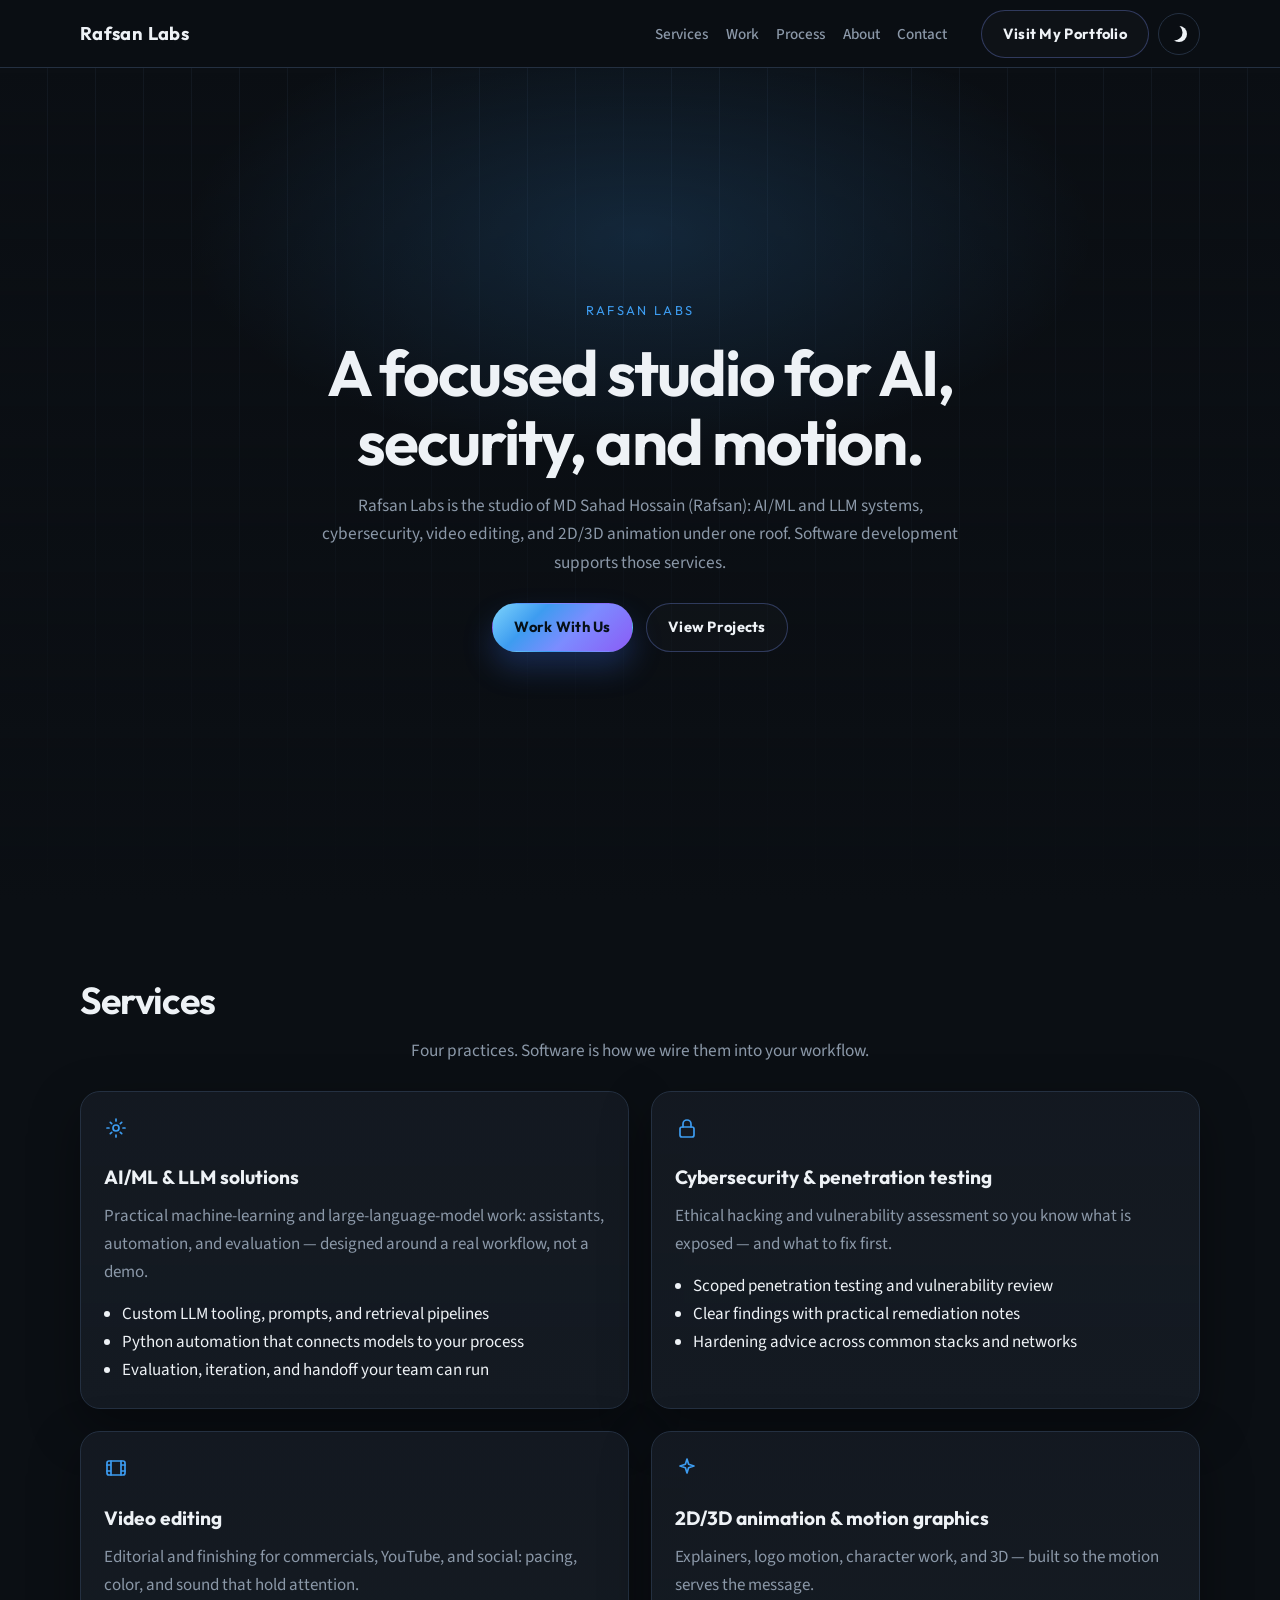
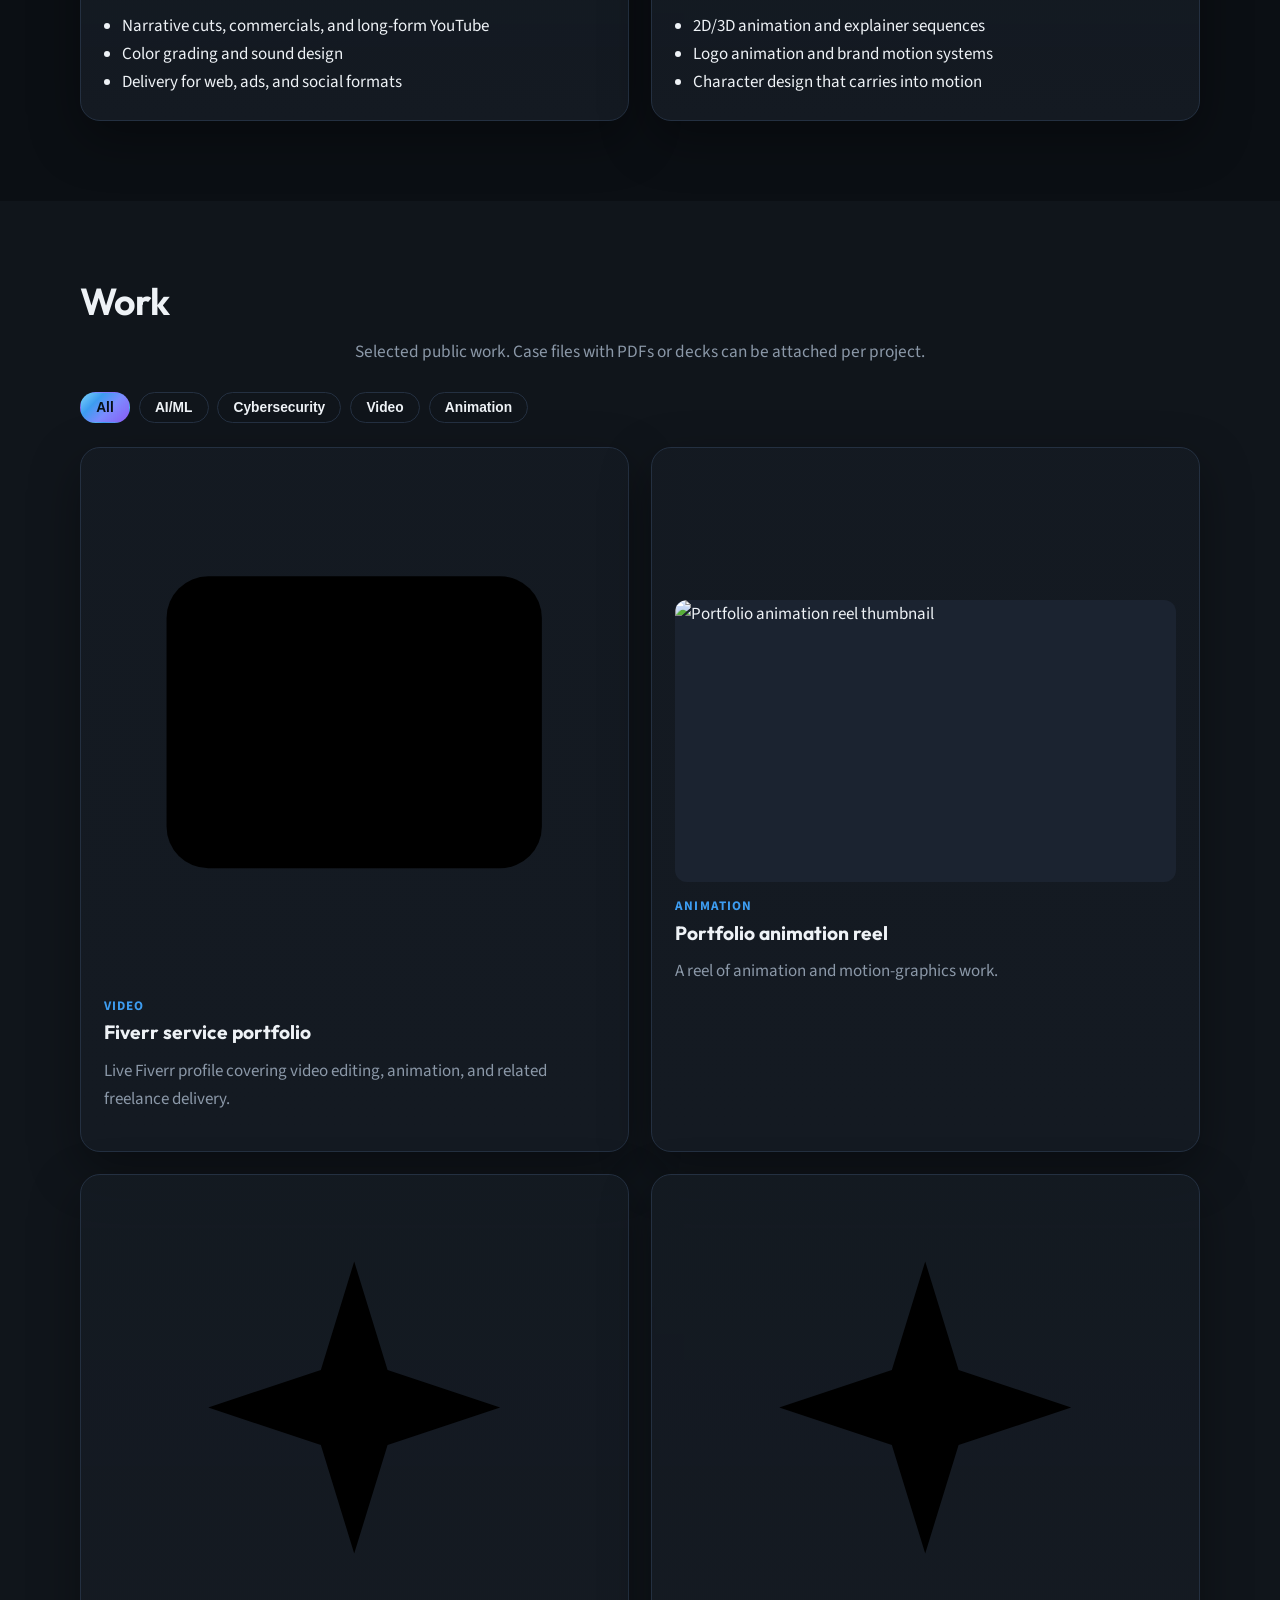
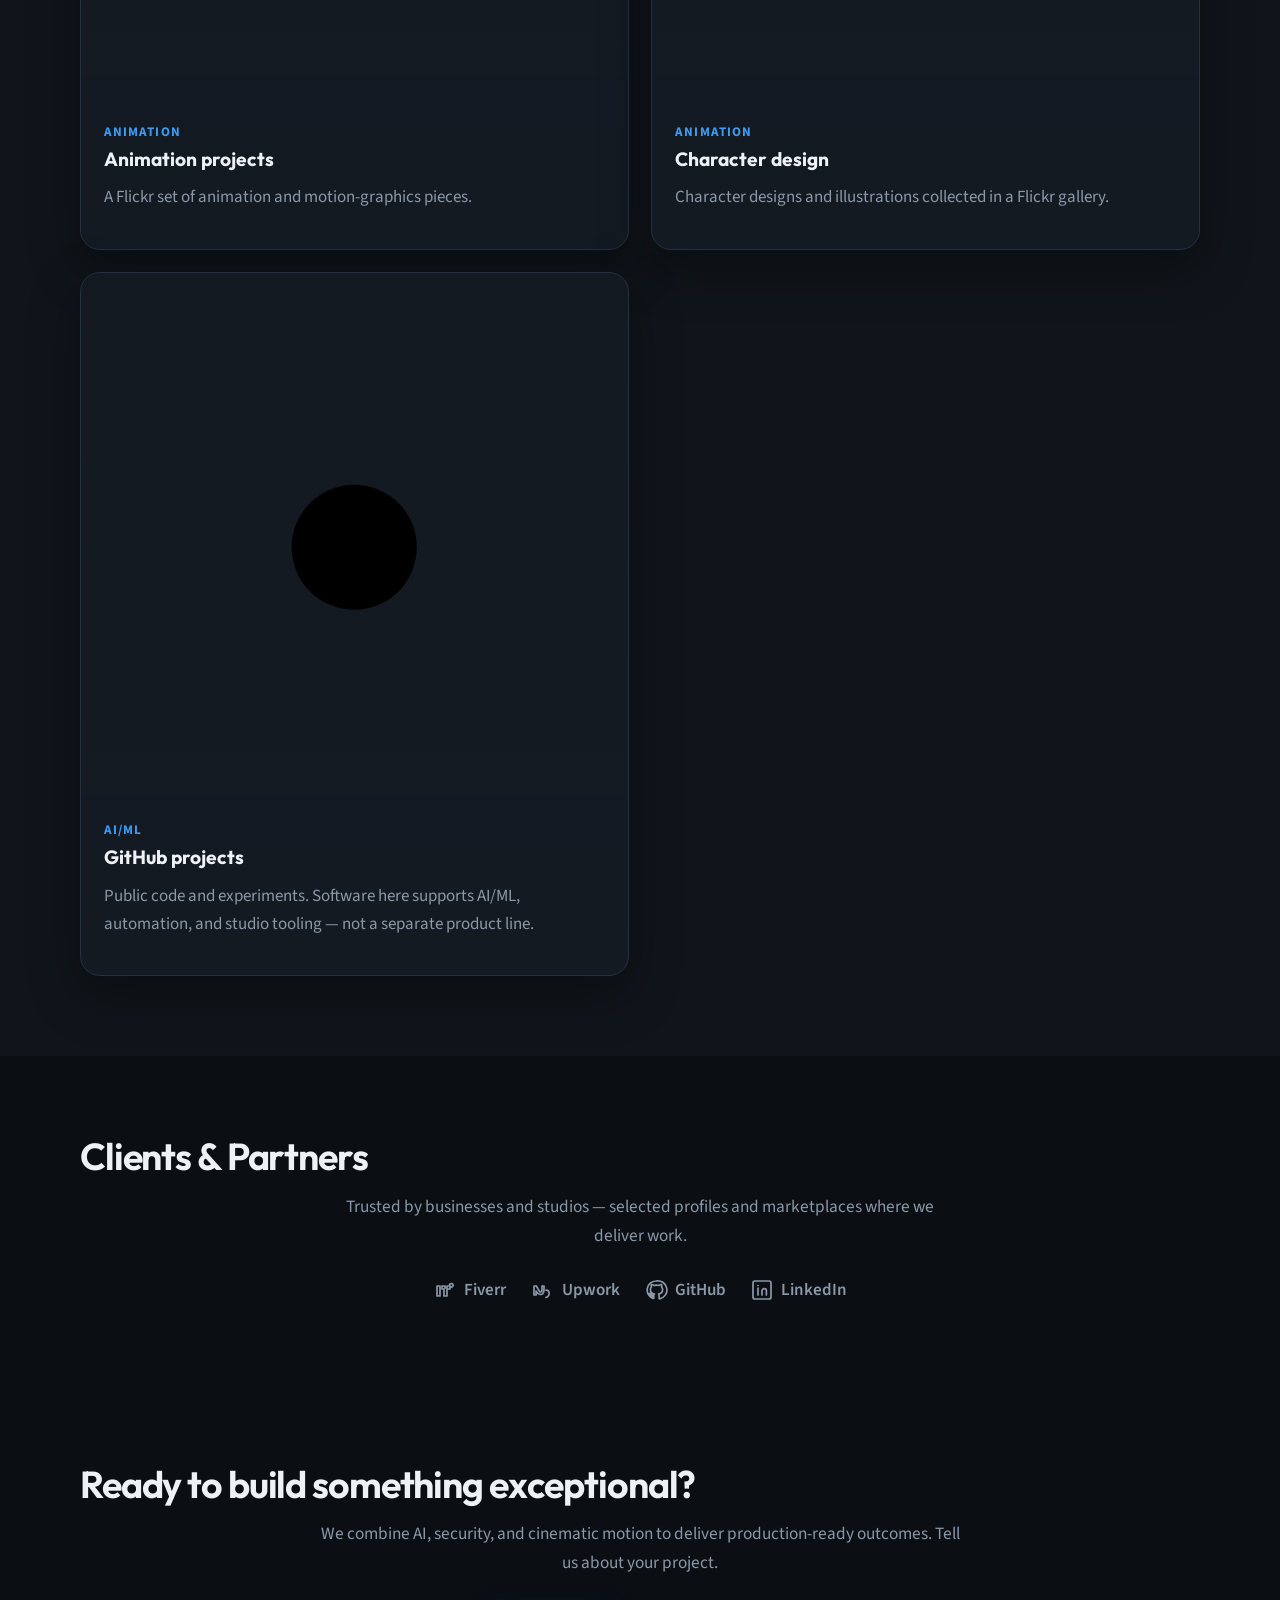
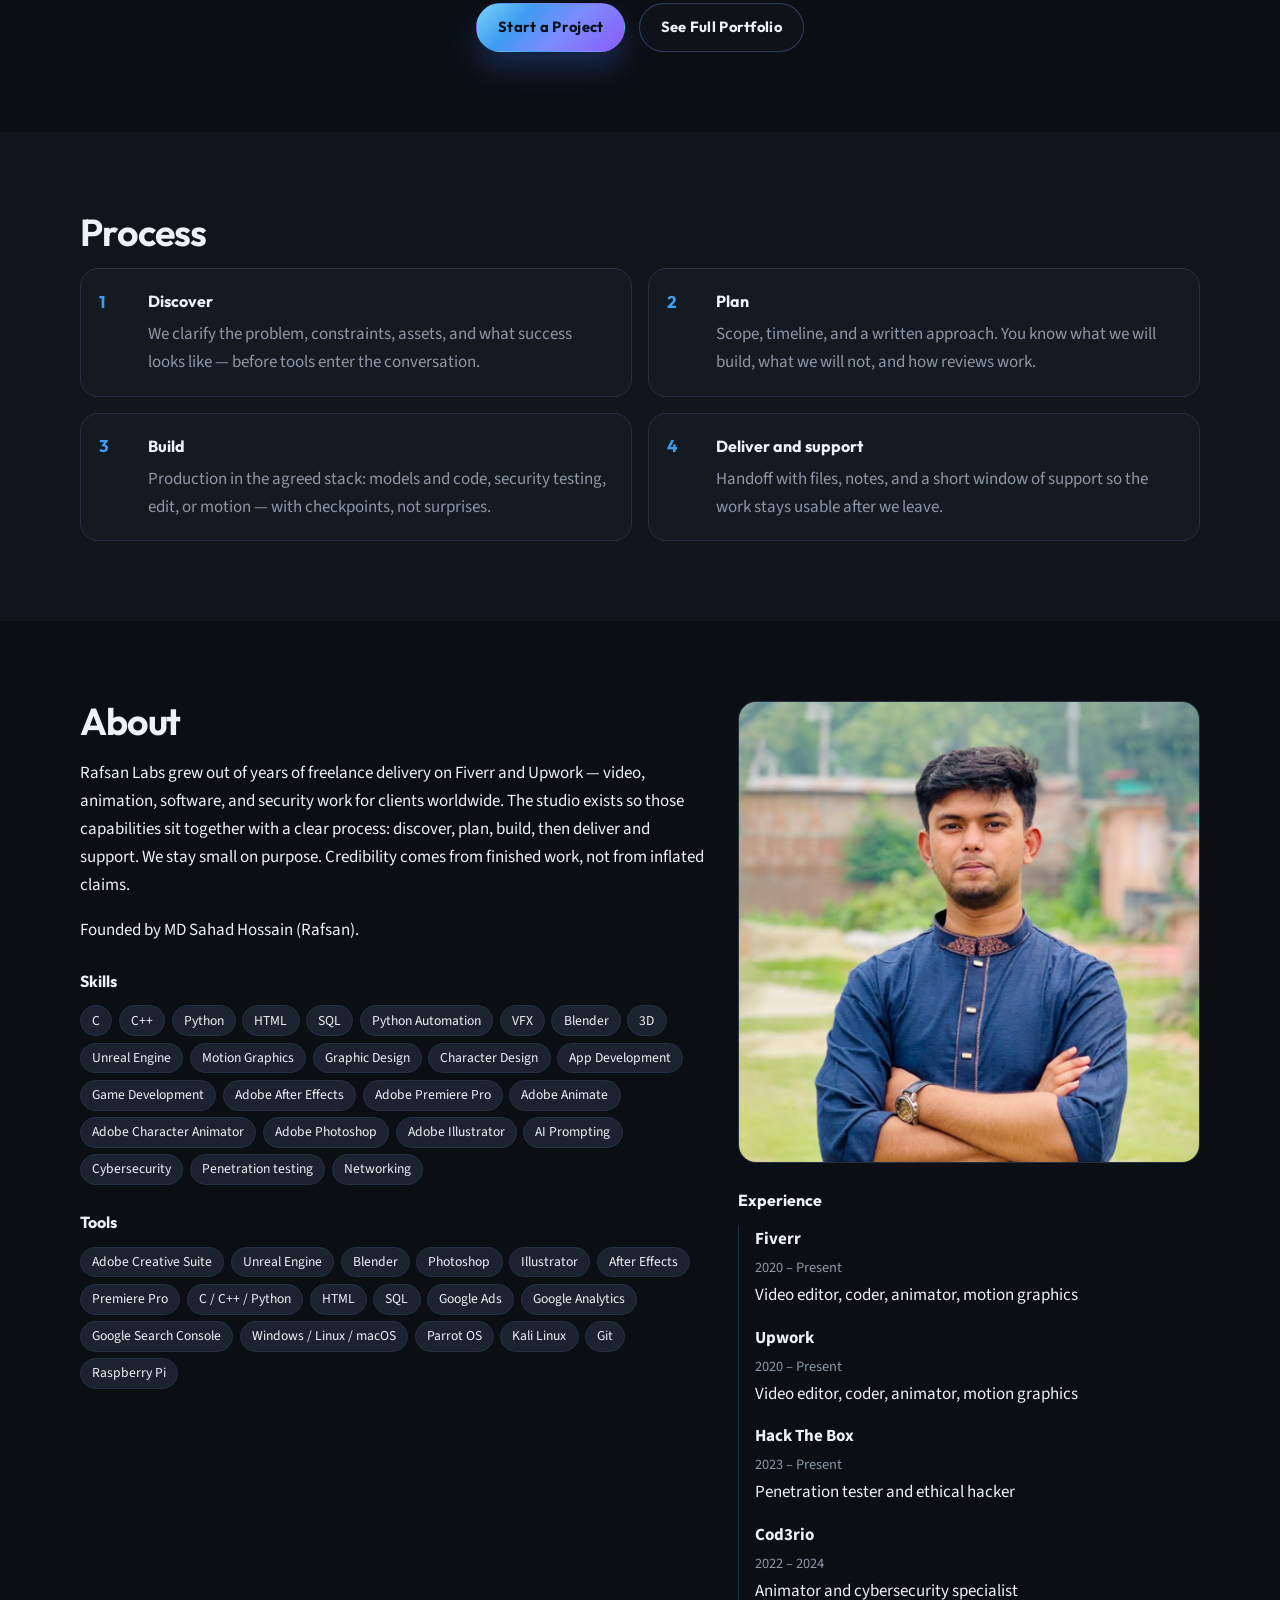
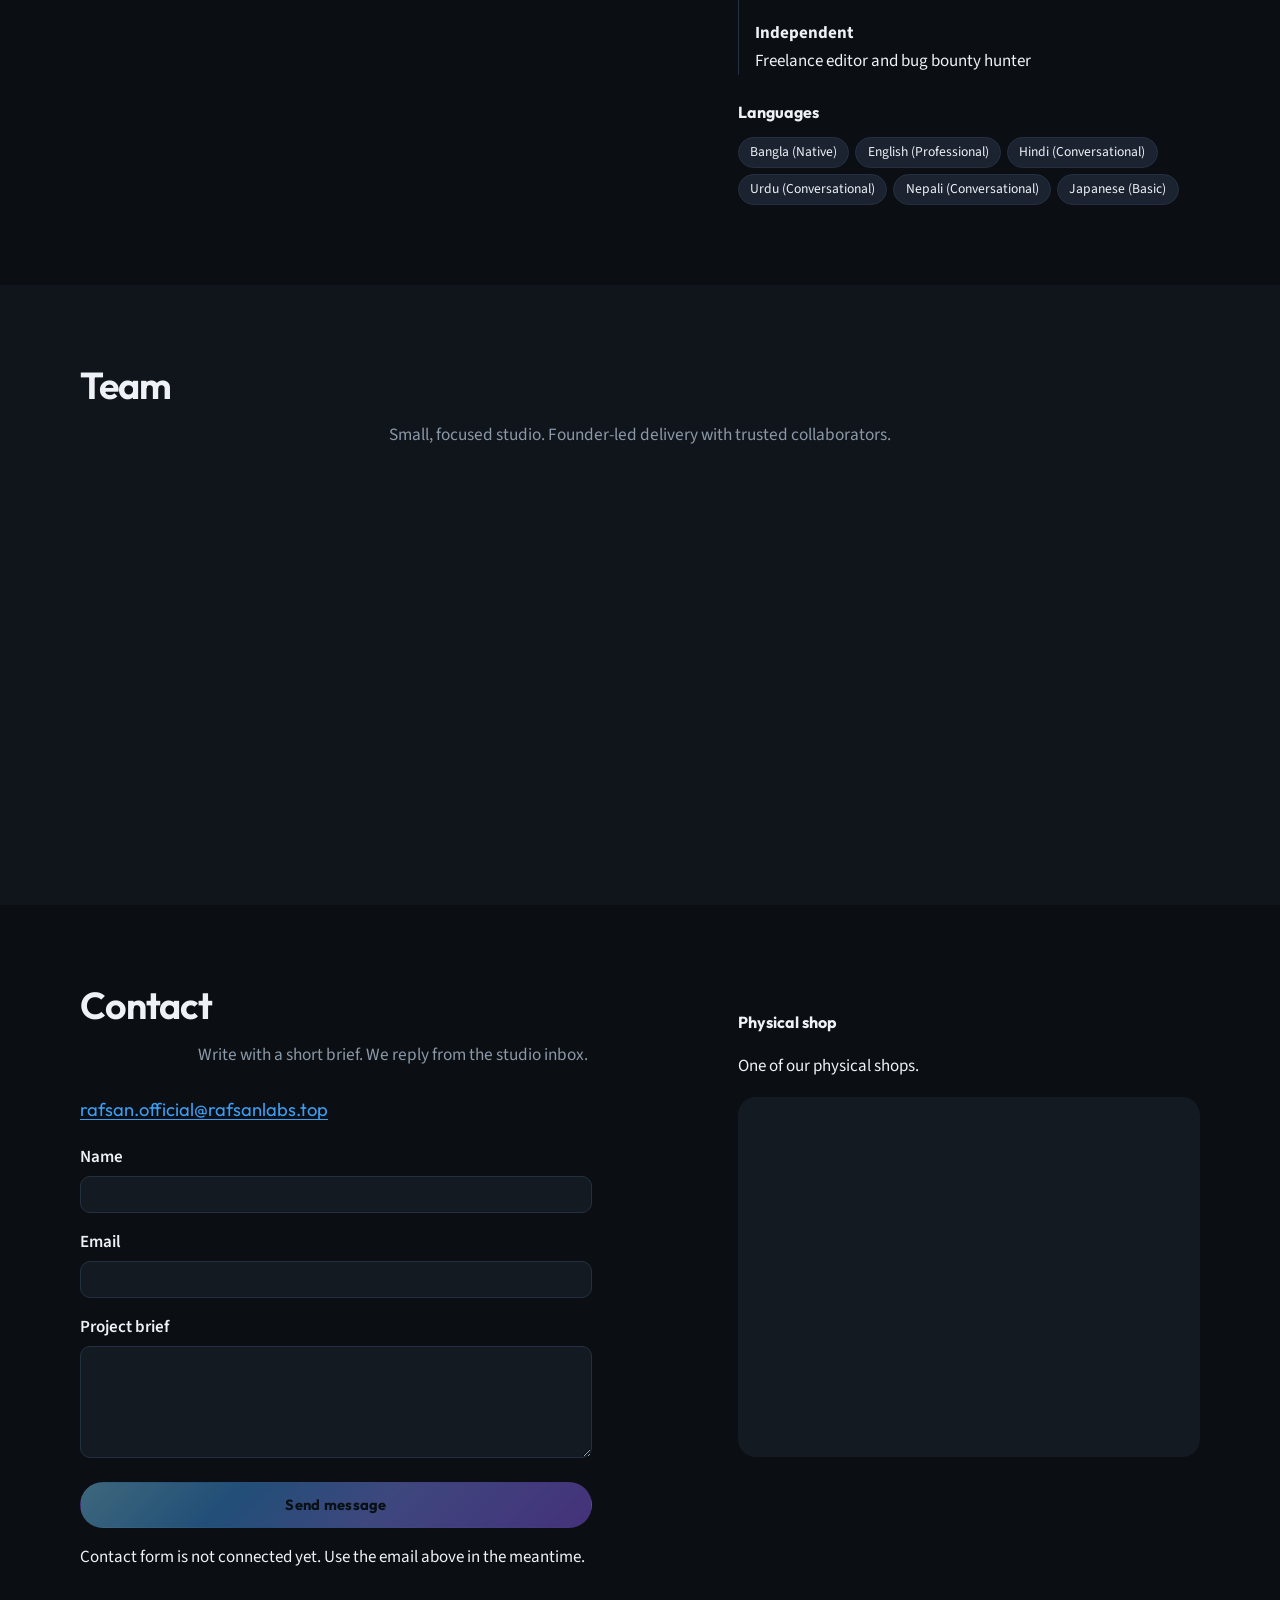
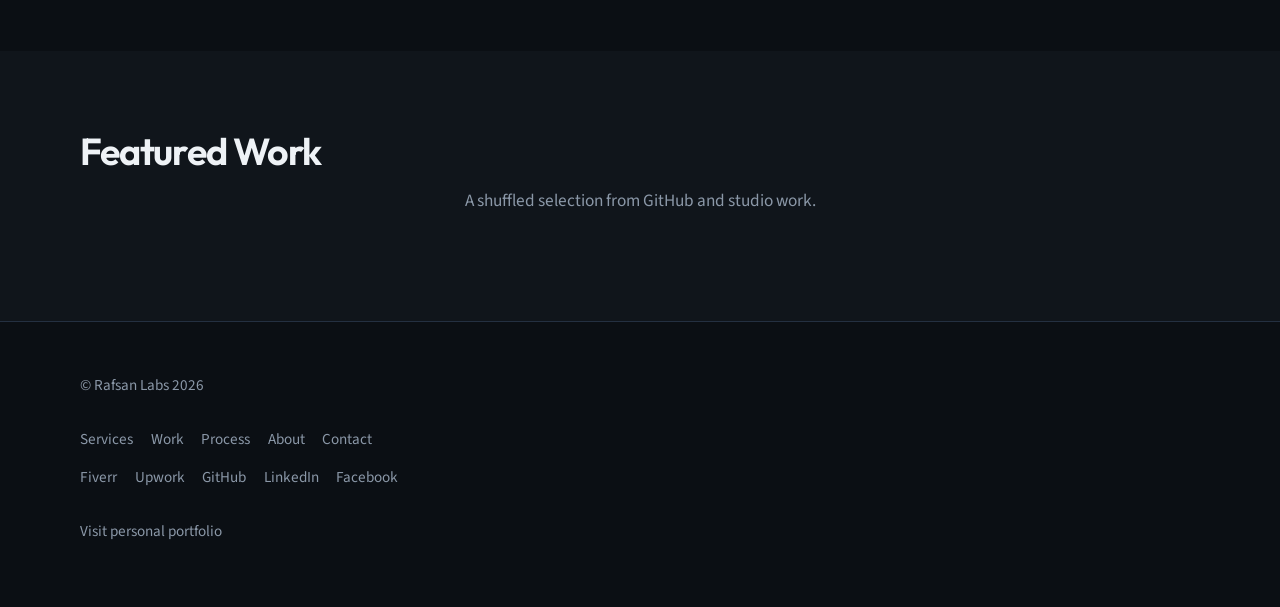
==== commit f315a193: "Move Featured Work to end; add SEO keywords and LocalBusiness schema for Molla Enterprise; prepare f" ====
--- a/index.html
+++ b/index.html
@@ -5,6 +5,7 @@
   <meta name="viewport" content="width=device-width, initial-scale=1.0">
   <title>Rafsan Labs — AI, Cybersecurity, Video &amp; Animation</title>
   <meta name="description" content="Rafsan Labs is the studio of MD Sahad Hossain (Rafsan). We deliver AI/ML and LLM solutions, cybersecurity and penetration testing, video editing, and 2D/3D animation.">
+  <meta name="keywords" content="Molla Enterprise, মোল্লা ইন্টারপ্রাইজ, Molla Bostro Biponi, Rafsan Sahad, Rafsan Labs, AI, Cybersecurity, Video, Animation">
   <link rel="canonical" href="https://rafsanlabs.top/">
   <meta property="og:type" content="website">
   <meta property="og:title" content="Rafsan Labs — AI, Cybersecurity, Video &amp; Animation">
@@ -41,6 +42,34 @@
     ]
   }
   </script>
+  <script type="application/ld+json">
+  {
+    "@context": "https://schema.org",
+    "@type": "Store",
+    "name": "Molla Enterprise",
+    "alternateName": "মোল্লা ইন্টারপ্রাইজ",
+    "description": "Molla Enterprise — clothing shop (Molla Bostro Biponi). Founder: MD Sahad Hossain (Rafsan).",
+    "url": "https://rafsanlabs.top",
+    "geo": {
+      "@type": "GeoCoordinates",
+      "latitude": 23.217500578856964,
+      "longitude": 89.1652736830444
+    },
+    "address": {
+      "@type": "PostalAddress",
+      "addressLocality": "Bostro Biponi",
+      "addressRegion": "",
+      "addressCountry": "Bangladesh"
+    },
+    "sameAs": [
+      "https://www.fiverr.com/users/rafsansahad7",
+      "https://www.upwork.com/freelancers/~0189661ee7552e6db1",
+      "https://github.com/RafsanSahad",
+      "https://www.linkedin.com/in/rafsan-sahad/",
+      "https://www.facebook.com/itsRafsanSahad"
+    ]
+  }
+  </script>
 </head>
 <body>
   <a class="skip-link" href="#main">Skip to main content</a>
@@ -74,41 +103,6 @@
       </div>
     </section>
 
-    <!-- Featured Work (premium curated) -->
-    <section class="section section-alt" id="featured" aria-labelledby="featured-title">
-      <div class="wrap">
-        <h2 id="featured-title">Featured Work</h2>
-        <p class="section-intro">Selected showcase that represents our studio capabilities — motion, security, and code.</p>
-        <div class="card-grid featured-grid">
-          <article class="work-card reveal">
-            <img src="https://i.ytimg.com/vi/Jv_u1frLJTQ/hqdefault.jpg" alt="Portfolio animation reel">
-            <div class="meta">Animation</div>
-            <h3>Portfolio animation reel</h3>
-            <p>A highlight reel of animation and motion-graphics work. Published on YouTube.</p>
-            <p><a class="btn btn-outline" href="https://youtu.be/Jv_u1frLJTQ" target="_blank" rel="noopener noreferrer">Watch Reel</a></p>
-          </article>
-
-          <article class="work-card reveal">
-            <div class="service-icon" aria-hidden="true">
-              <!-- GitHub icon managed by CSS/SVG -->
-            </div>
-            <div class="meta">Code</div>
-            <h3>Studio code & experiments</h3>
-            <p>Public projects and automation scripts that support AI/ML and studio tooling live on GitHub.</p>
-            <p><a class="btn btn-outline" href="https://github.com/RafsanSahad" target="_blank" rel="noopener noreferrer">View on GitHub</a></p>
-          </article>
-
-          <article class="work-card reveal">
-            <img src="https://cdn.worldvectorlogo.com/logos/fiverr-1.svg" alt="Fiverr portfolio logo">
-            <div class="meta">Freelance</div>
-            <h3>Fiverr service portfolio</h3>
-            <p>Client work in video editing, motion graphics, and animation available on our Fiverr profile.</p>
-            <p><a class="btn btn-outline" href="https://www.fiverr.com/users/rafsansahad7" target="_blank" rel="noopener noreferrer">View Fiverr</a></p>
-          </article>
-        </div>
-      </div>
-    </section>
-
     <section class="section" id="services" aria-labelledby="services-title">
       <div class="wrap">
         <h2 id="services-title">Services</h2>
@@ -229,6 +223,16 @@
         </div>
       </div>
     </section>
+
+    <!-- Featured Work (moved to end) -->
+    <section class="section section-alt" id="featured" aria-labelledby="featured-title">
+      <div class="wrap">
+        <h2 id="featured-title">Featured Work</h2>
+        <p class="section-intro">A shuffled selection from GitHub and studio work.</p>
+        <div class="card-grid featured-grid" id="featured-grid"></div>
+      </div>
+    </section>
+
   </main>
 
   <footer class="site-footer">
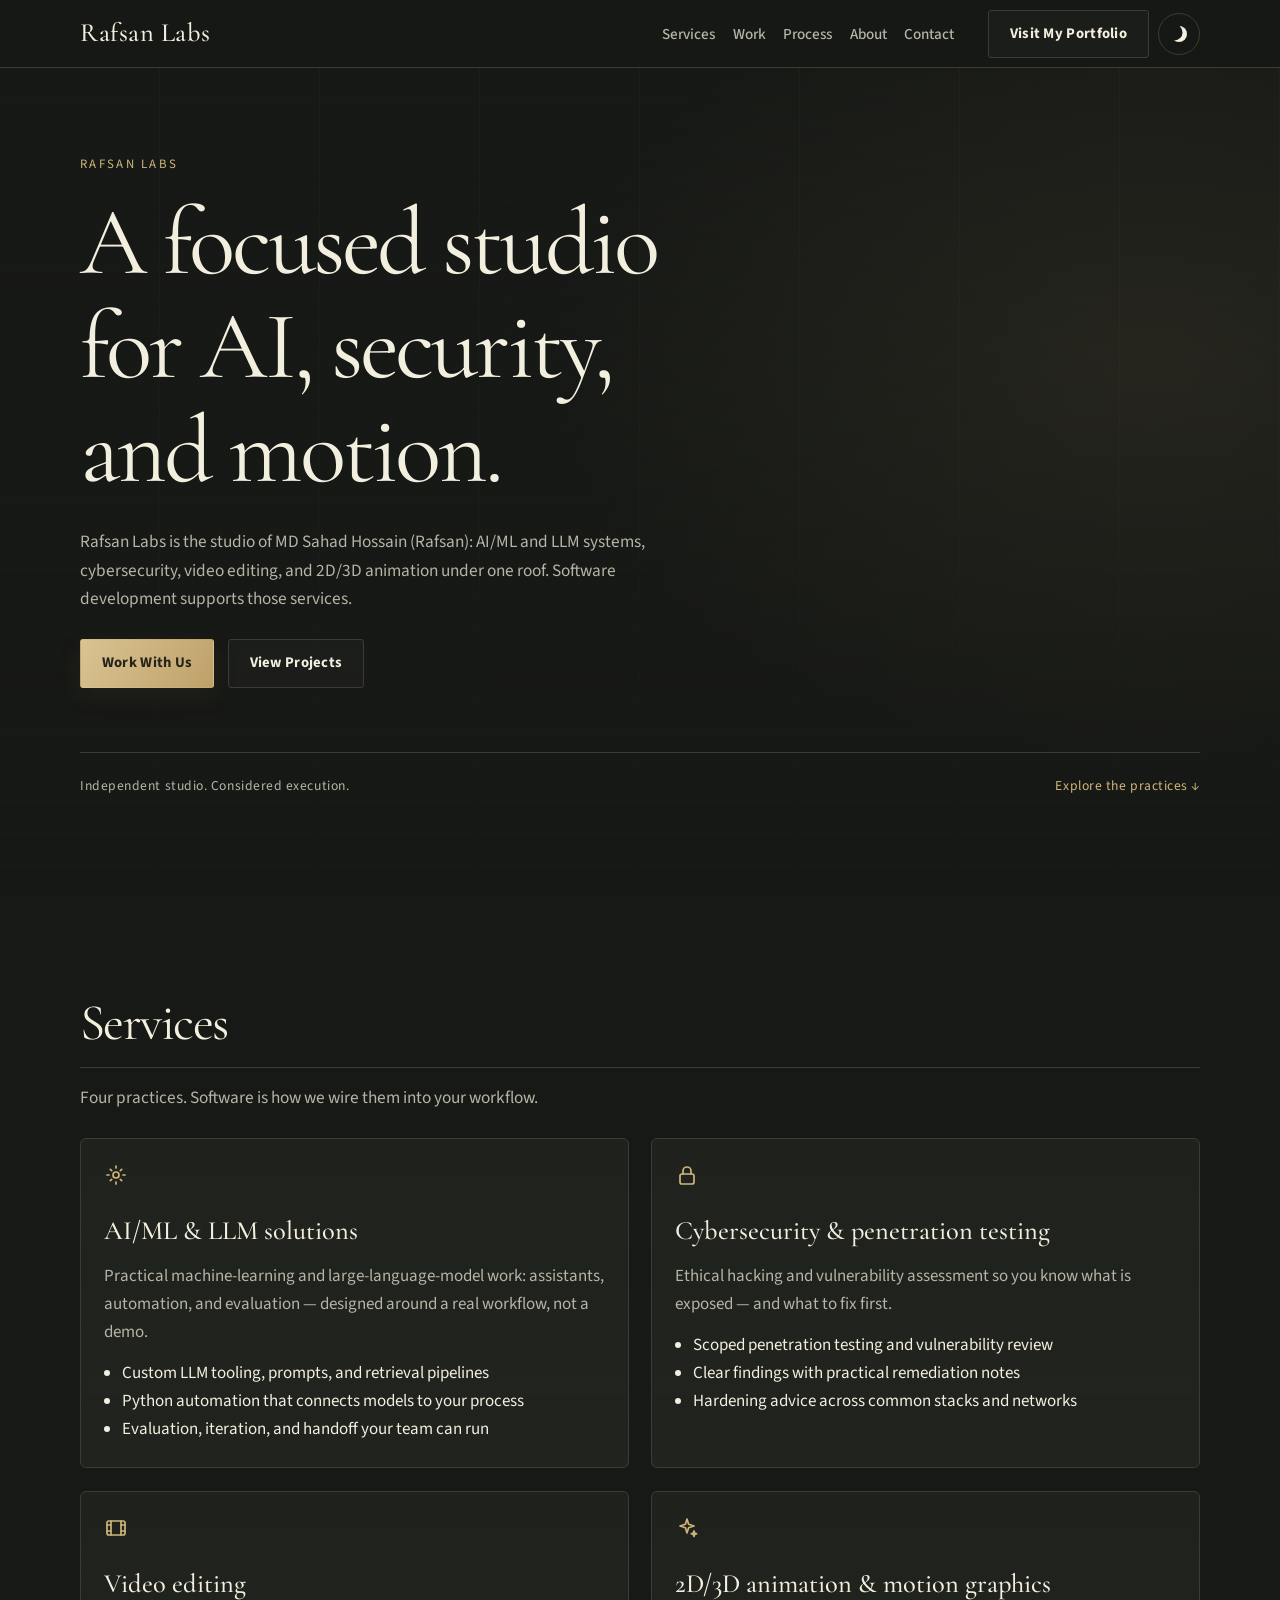
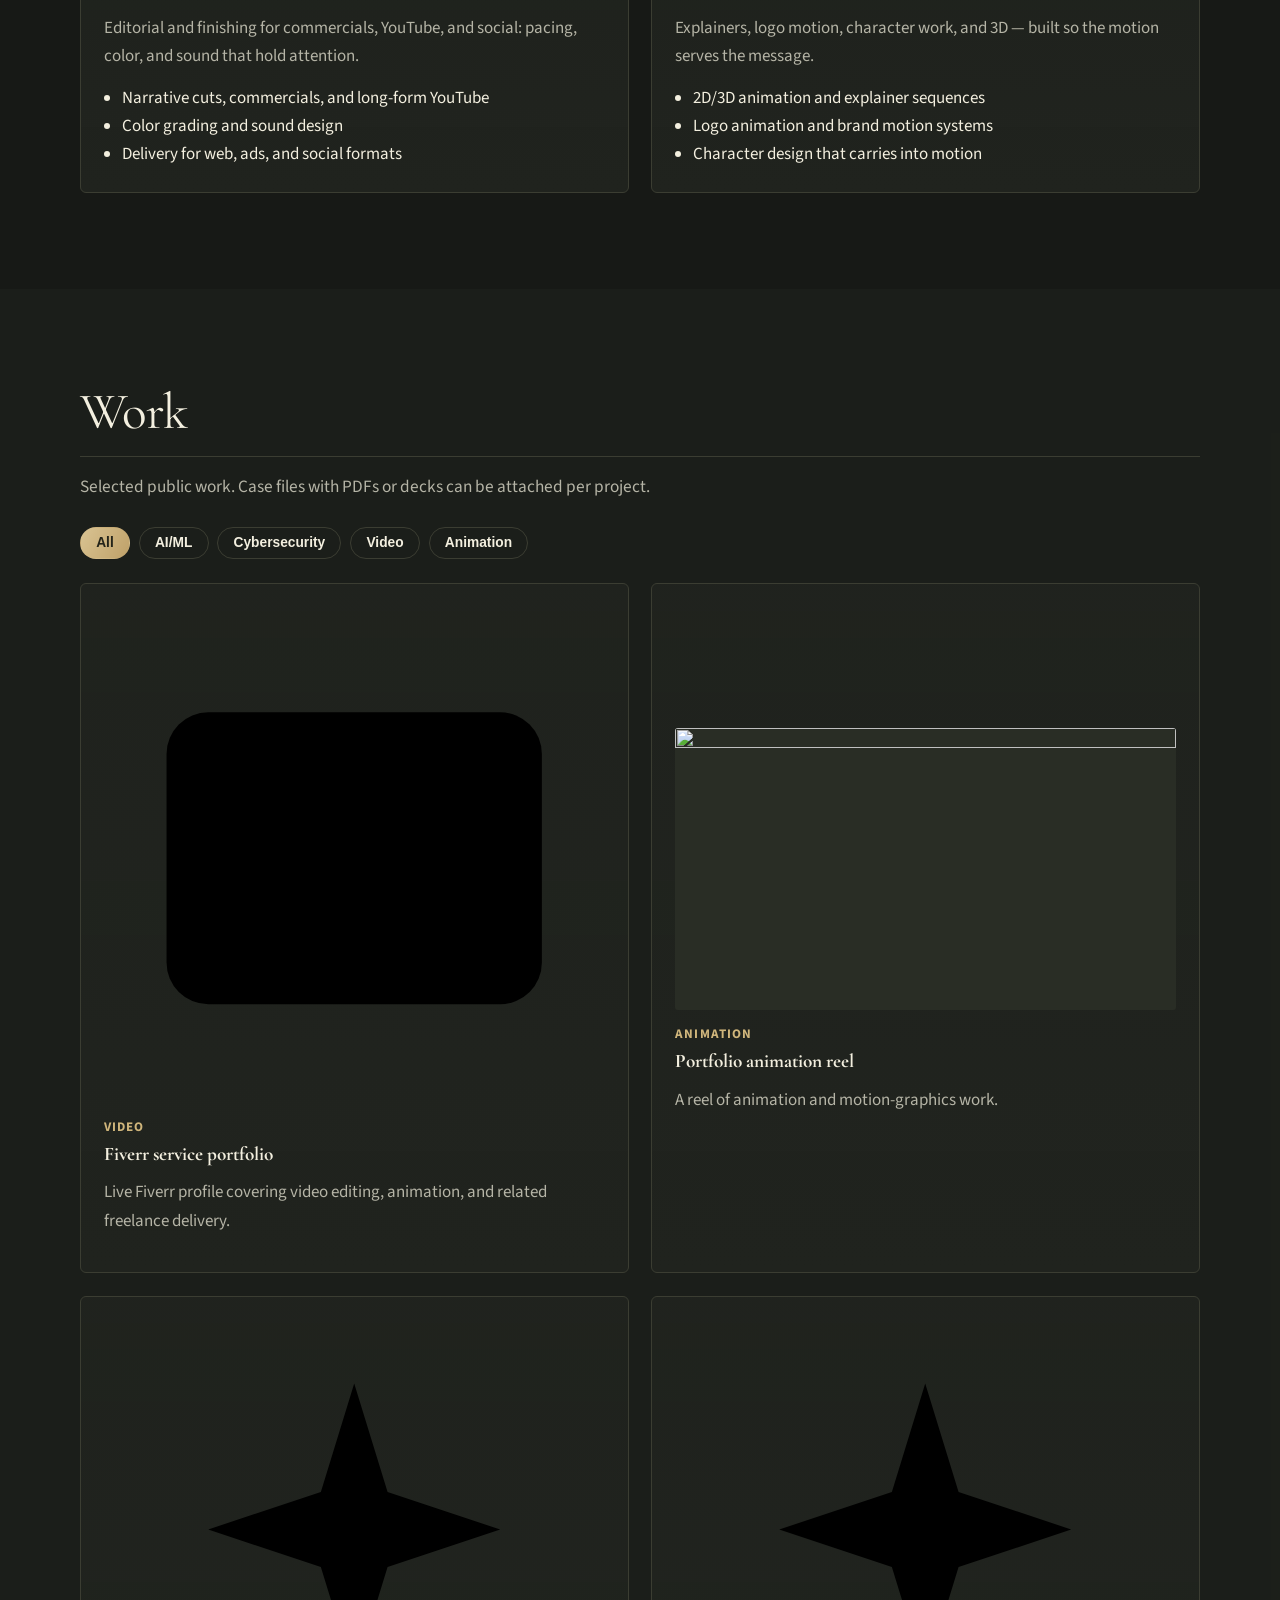
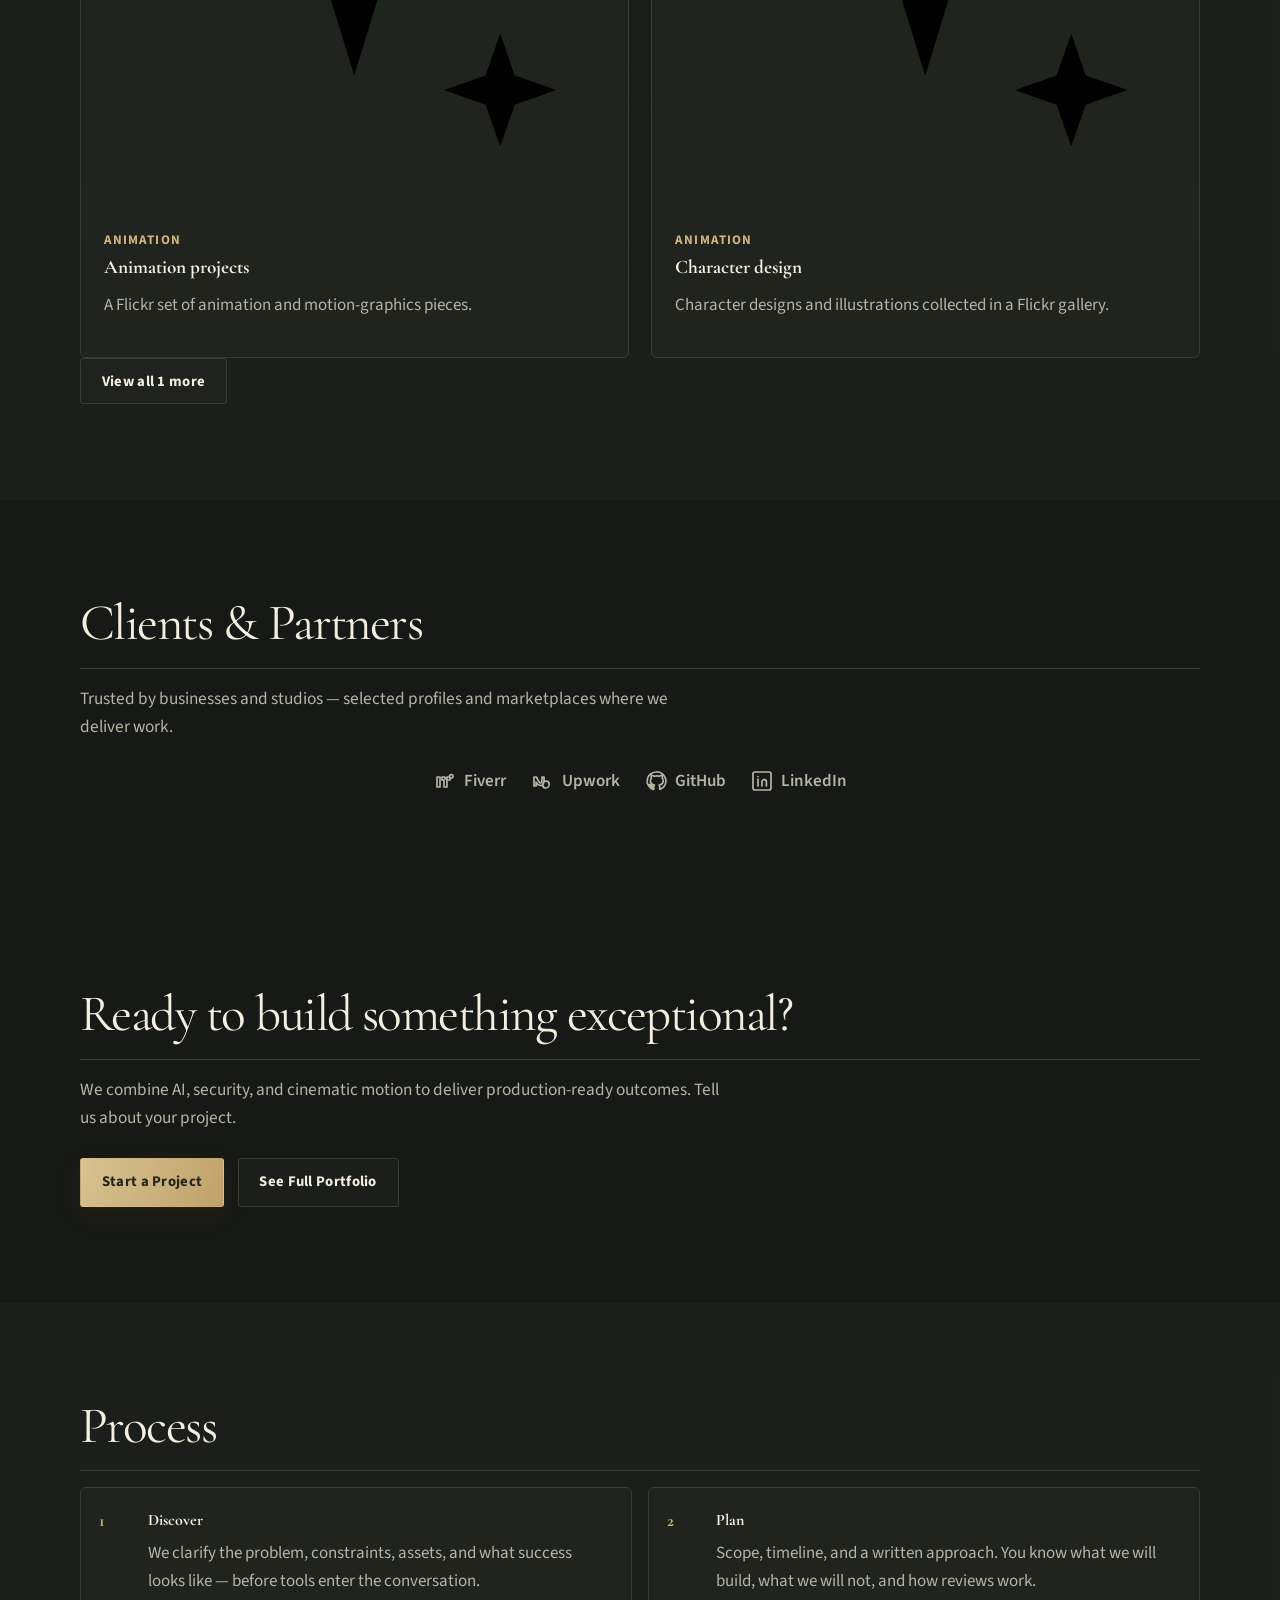
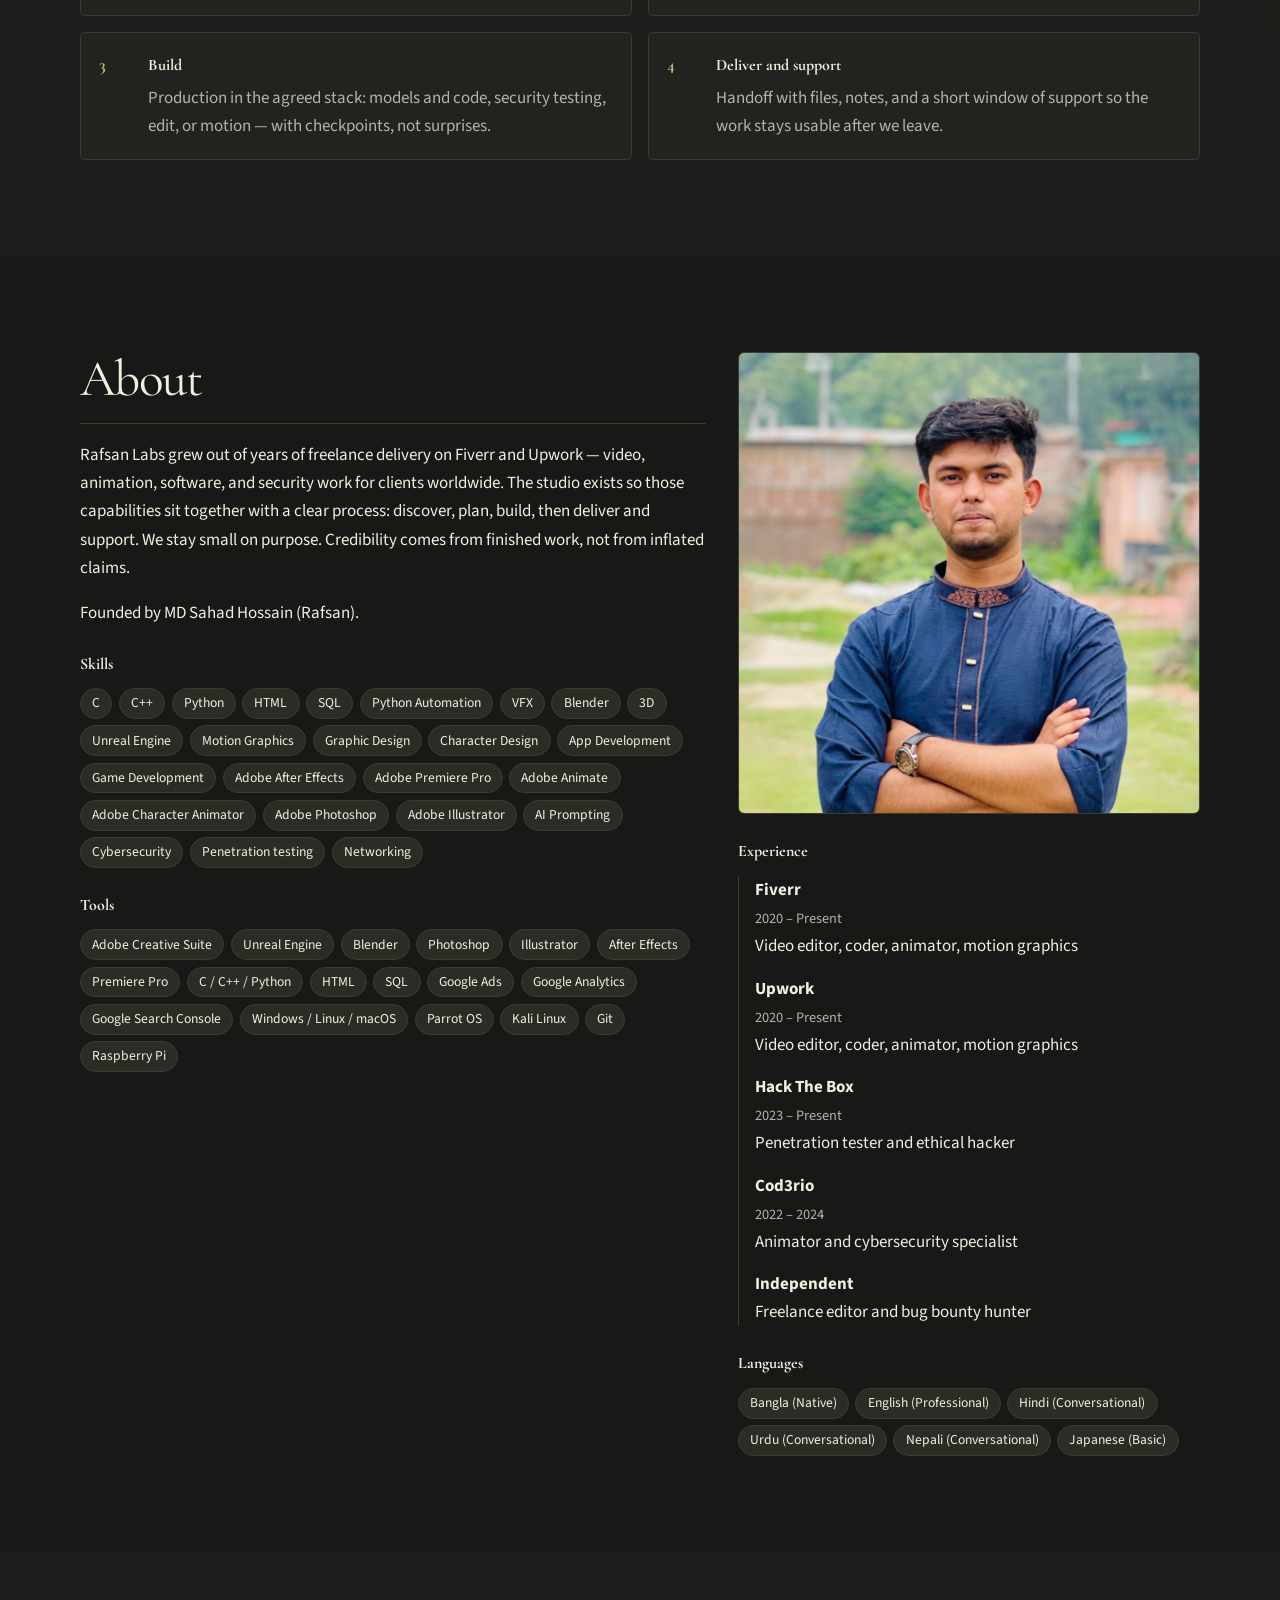
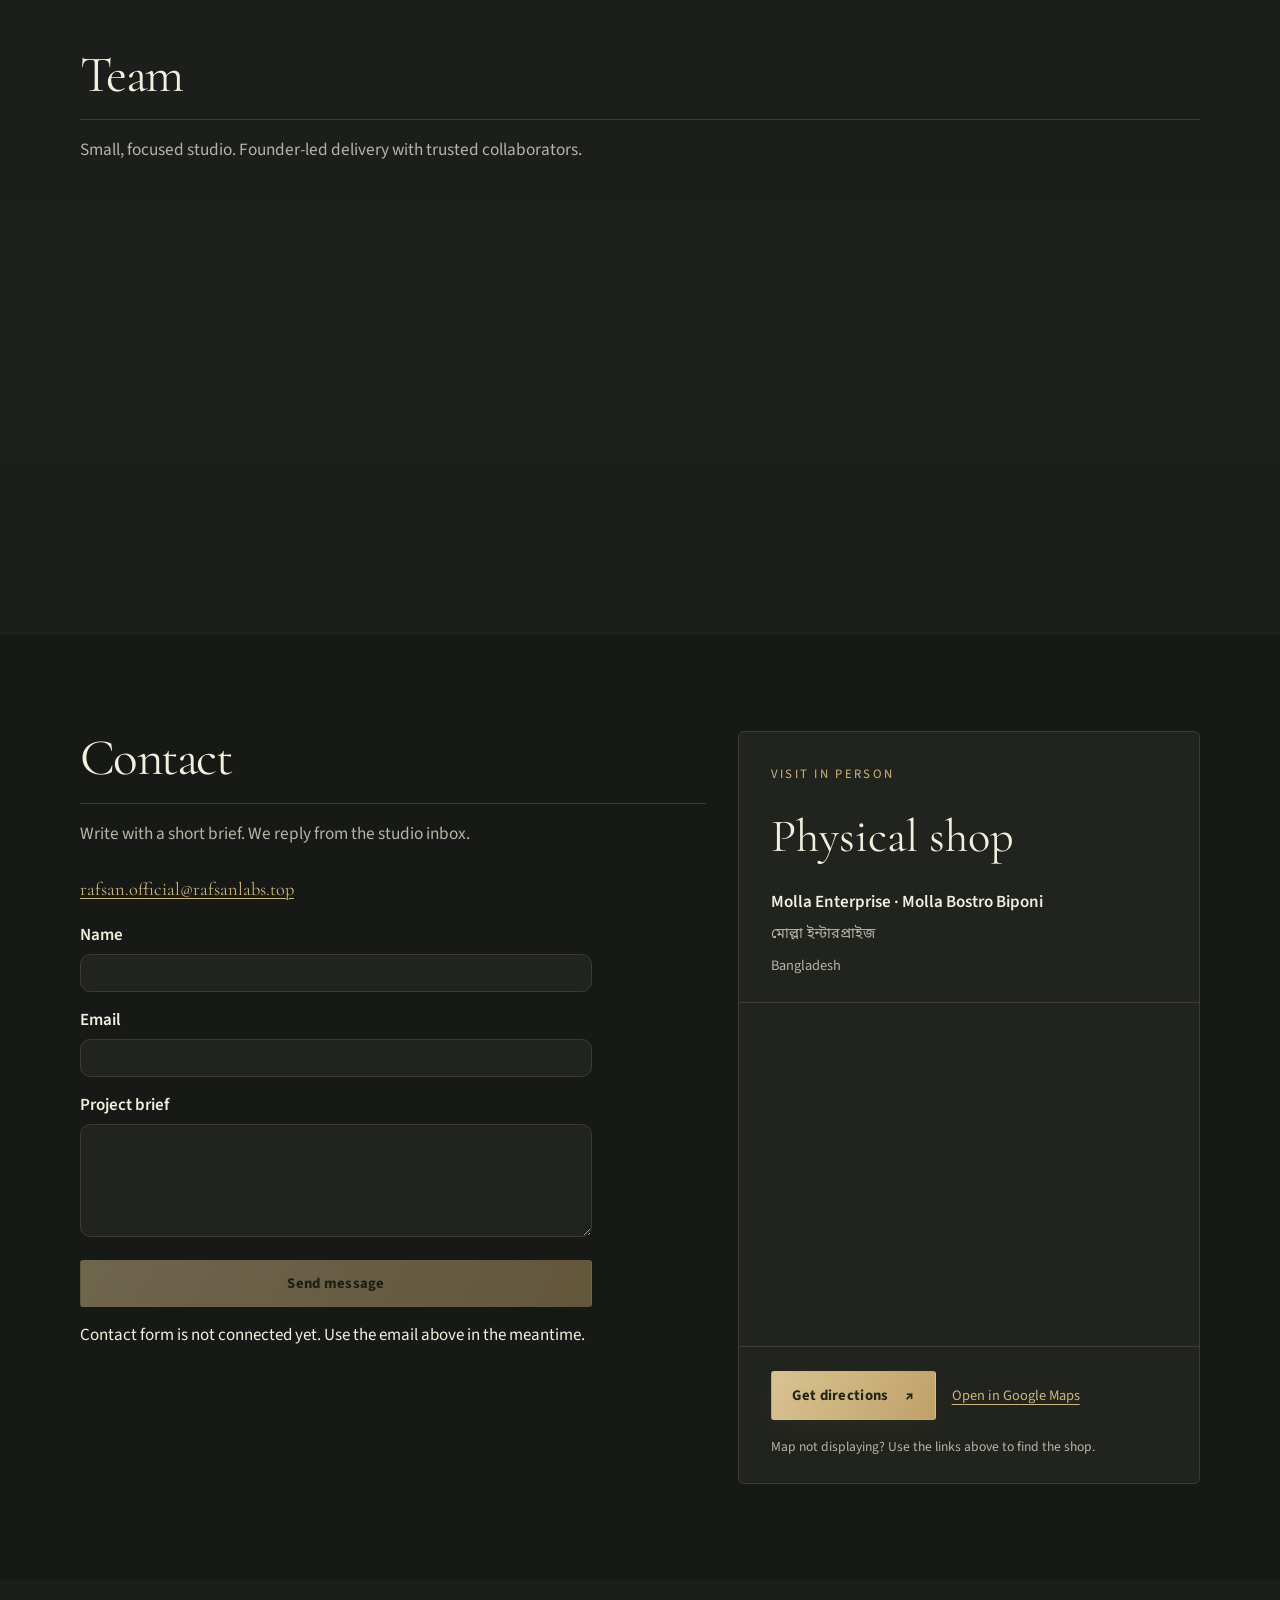
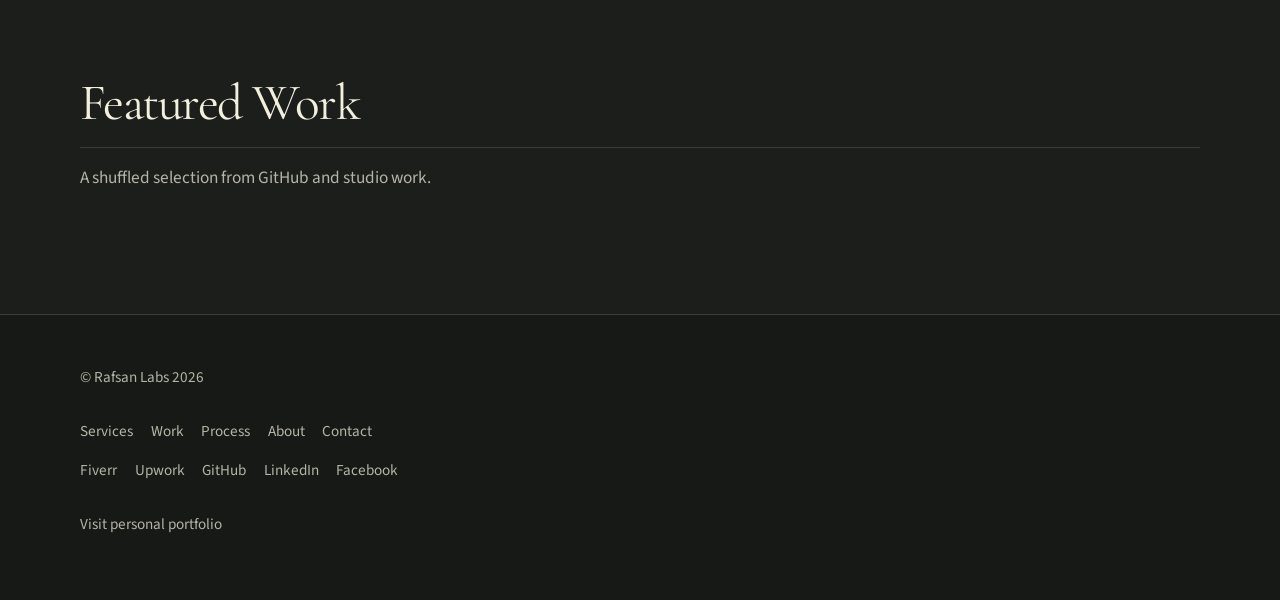
==== commit 1e1f14a7: "Enhance luxury level and fix map section for physical shop (6ace3fff5eedf3950c4d2d1c)" ====
--- a/index.html
+++ b/index.html
@@ -19,8 +19,9 @@
   <link rel="icon" type="image/svg+xml" href="assets/img/favicon.svg">
   <link rel="preconnect" href="https://fonts.googleapis.com">
   <link rel="preconnect" href="https://fonts.gstatic.com" crossorigin>
-  <link href="https://fonts.googleapis.com/css2?family=Outfit:wght@500;600;700&family=Source+Sans+3:ital,wght@0,400;0,500;0,600;1,400&display=swap" rel="stylesheet">
+  <link href="https://fonts.googleapis.com/css2?family=Cormorant+Garamond:ital,wght@0,400;0,500;0,600;1,400;1,500&family=Noto+Sans+Bengali:wght@400&family=Source+Sans+3:ital,wght@0,400;0,500;0,600;1,400&display=swap" rel="stylesheet">
   <link rel="stylesheet" href="css/company.css">
+  <link rel="stylesheet" href="css/luxury.css">
   <script type="application/ld+json">
   {
     "@context": "https://schema.org",
@@ -71,7 +72,7 @@
   }
   </script>
 </head>
-<body>
+<body data-page="company">
   <a class="skip-link" href="#main">Skip to main content</a>
 
   <header class="site-header" id="top">
@@ -100,6 +101,10 @@
         <h1 id="hero-title"></h1>
         <p class="lede" id="hero-pitch"></p>
         <div class="hero-actions" id="hero-actions"></div>
+        <div class="hero-colophon">
+          <span>Independent studio. Considered execution.</span>
+          <a href="#services">Explore the practices <span aria-hidden="true">↓</span></a>
+        </div>
       </div>
     </section>
 
@@ -216,11 +221,21 @@
             <p class="form-status" id="form-status" role="status" aria-live="polite"></p>
           </form>
         </div>
-        <div class="map-block">
-          <h3 id="map-heading"></h3>
-          <p class="map-caption" id="map-caption"></p>
+        <aside class="map-block" aria-labelledby="map-heading">
+          <div class="shop-details">
+            <p class="eyebrow">Visit in person</p>
+            <h3 id="map-heading">Physical shop</h3>
+            <p class="map-caption" id="map-caption">Molla Enterprise · Molla Bostro Biponi</p>
+            <p class="shop-local-name" id="map-local-name" lang="bn">মোল্লা ইন্টারপ্রাইজ</p>
+            <p class="shop-country">Bangladesh</p>
+          </div>
           <div class="map-frame" id="map-frame"></div>
-        </div>
+          <div class="shop-actions">
+            <a class="btn btn-solid" id="map-directions" href="https://www.google.com/maps/dir/?api=1&amp;destination=23.217500578856964%2C89.1652736830444" target="_blank" rel="noopener noreferrer">Get directions <span aria-hidden="true">↗</span></a>
+            <a class="shop-map-link" id="map-open" href="https://www.google.com/maps/search/?api=1&amp;query=23.217500578856964%2C89.1652736830444" target="_blank" rel="noopener noreferrer">Open in Google Maps</a>
+          </div>
+          <p class="map-note">Map not displaying? Use the links above to find the shop.</p>
+        </aside>
       </div>
     </section>
 
--- a/css/company.css
+++ b/css/company.css
@@ -1,37 +1,37 @@
 /* Rafsan Labs — company site. Dark-first, one accent. */
 
 :root {
-  --bg: #0b0f14;
-  --surface: #141a22;
-  --surface-2: #1b2330;
-  --text: #eef2f6;
-  --muted: #8b98a8;
-  --line: #243041;
-  --accent: #3d9cf0;
-  --accent-hover: #5aaff5;
-  --accent-ink: #061018;
-  --accent-gradient: linear-gradient(135deg, #7dd3fc 0%, #3d9cf0 30%, #7c8cff 58%, #8b5cf6 100%);
-  --accent-gradient-strong: linear-gradient(135deg, #8de3ff 0%, #4aa3ff 25%, #5b8cff 60%, #8a5cf6 100%);
+  --bg: #171916;
+  --surface: #20231e;
+  --surface-2: #292d25;
+  --text: #f3efdf;
+  --muted: #b5b4a6;
+  --line: #3b3d32;
+  --accent: #cfb57b;
+  --accent-hover: #e4ce9e;
+  --accent-ink: #242419;
+  --accent-gradient: linear-gradient(120deg, #d9c392, #bfa169);
+  --accent-gradient-strong: linear-gradient(120deg, #e4d1a8, #cfb57b);
   --danger: #f07178;
   --ok: #6bcb8b;
   --shadow: 0 18px 50px rgba(0, 0, 0, 0.35);
-  --radius: 18px;
+  --radius: 6px;
   --header-h: 4.25rem;
-  --font-display: "Outfit", system-ui, "Segoe UI", sans-serif;
+  --font-display: "Cormorant Garamond", Georgia, serif;
   --font-body: "Source Sans 3", system-ui, "Segoe UI", sans-serif;
   --focus: 0 0 0 3px var(--bg), 0 0 0 5px var(--accent);
 }
 
 html[data-theme="light"] {
-  --bg: #f4f6f8;
-  --surface: #ffffff;
-  --surface-2: #eef2f6;
-  --text: #12171e;
-  --muted: #5b6775;
-  --line: #d5dde6;
-  --accent: #1f74c7;
-  --accent-hover: #155fa6;
-  --accent-ink: #ffffff;
+  --bg: #f5f1e8;
+  --surface: #fcf9f2;
+  --surface-2: #ece7db;
+  --text: #252a22;
+  --muted: #626454;
+  --line: #d9d3c3;
+  --accent: #79602e;
+  --accent-hover: #604921;
+  --accent-ink: #242419;
   --shadow: 0 16px 40px rgba(18, 23, 30, 0.08);
   --focus: 0 0 0 3px var(--bg), 0 0 0 5px var(--accent);
 }
@@ -188,8 +188,8 @@
   gap: 0.4rem;
   min-height: 2.9rem;
   padding: 0.7rem 1.3rem;
-  border-radius: 999px;
-  font-family: var(--font-display);
+  border-radius: 3px;
+  font-family: var(--font-body);
   font-weight: 700;
   font-size: 0.92rem;
   letter-spacing: 0.02em;
@@ -201,18 +201,18 @@
 
 .btn:hover {
   transform: translateY(-3px) scale(1.01);
-  box-shadow: 0 16px 30px rgba(89, 126, 255, 0.18);
+  box-shadow: 0 10px 25px rgba(117, 94, 48, 0.14);
 }
 
 .btn-outline {
   color: var(--text);
-  border-color: rgba(125, 151, 255, 0.3);
+  border-color: var(--line);
   background: rgba(255, 255, 255, 0.02);
 }
 
 .btn-outline:hover {
   background: color-mix(in srgb, var(--accent) 12%, transparent);
-  border-color: rgba(125, 151, 255, 0.5);
+  border-color: var(--accent);
   color: var(--text);
 }
 
@@ -220,7 +220,7 @@
   background: var(--accent-gradient);
   color: var(--accent-ink);
   border-color: transparent;
-  box-shadow: 0 16px 30px rgba(60, 118, 255, 0.25);
+  box-shadow: 0 8px 24px rgba(117, 94, 48, 0.12);
 }
 
 .btn-solid:hover {
@@ -294,16 +294,15 @@
   position: absolute;
   inset: 0;
   background:
-    radial-gradient(ellipse 68% 52% at 50% 20%, color-mix(in srgb, var(--accent) 22%, transparent), transparent 52%),
+    radial-gradient(ellipse 68% 70% at 90% 35%, color-mix(in srgb, var(--accent) 10%, transparent), transparent 70%),
     linear-gradient(180deg, transparent, var(--bg)),
     repeating-linear-gradient(
       90deg,
       transparent 0,
-      transparent 47px,
-      color-mix(in srgb, var(--line) 70%, transparent) 48px
+      transparent 159px,
+      color-mix(in srgb, var(--line) 35%, transparent) 160px
     );
   opacity: 0.8;
-  animation: drift 28s linear infinite;
   pointer-events: none;
 }
 
@@ -314,14 +313,14 @@
 
 .hero-inner {
   position: relative;
-  max-width: 52rem;
+  max-width: 70rem;
   width: min(1120px, calc(100% - 2rem));
   margin: 0 auto;
-  text-align: center;
+  text-align: left;
 }
 
 .eyebrow {
-  font-family: var(--font-display);
+  font-family: var(--font-body);
   font-size: 0.8rem;
   letter-spacing: 0.18em;
   text-transform: uppercase;
@@ -334,15 +333,17 @@
 .section h2,
 .modal-dialog h2 {
   font-family: var(--font-display);
-  font-weight: 650;
+  font-weight: 400;
   letter-spacing: -0.03em;
   line-height: 1.08;
   margin: 0 0 1rem;
 }
 
 .hero h1 {
-  font-size: clamp(2.3rem, 6vw, 4rem);
-  text-align: center;
+  font-size: clamp(3.2rem, 7.5vw, 6.8rem);
+  max-width: 15ch;
+  text-align: left;
+  text-wrap: balance;
 }
 
 .lede,
@@ -357,12 +358,12 @@
 .hero-actions {
   display: flex;
   flex-wrap: wrap;
-  justify-content: center;
+  justify-content: flex-start;
   gap: 0.85rem;
 }
 
 .section {
-  padding: 5rem 0;
+  padding: 6rem 0;
 }
 
 .section-alt {
@@ -370,7 +371,7 @@
 }
 
 .section h2 {
-  font-size: clamp(1.9rem, 3vw, 2.35rem);
+  font-size: clamp(2.5rem, 4vw, 3.7rem);
 }
 
 .section h3 {
@@ -391,9 +392,9 @@
 .cert-card {
   background: linear-gradient(180deg, color-mix(in srgb, var(--surface) 90%, transparent), var(--surface));
   border: 1px solid var(--line);
-  border-radius: 20px;
+  border-radius: var(--radius);
   padding: 1.5rem 1.45rem;
-  box-shadow: var(--shadow);
+  box-shadow: none;
 }
 
 .service-card,
@@ -405,9 +406,9 @@
 .service-card:hover,
 .work-card:hover,
 .cert-card:hover {
-  transform: translateY(-10px) scale(1.01);
-  border-color: rgba(135, 156, 255, 0.55);
-  box-shadow: 0 26px 54px rgba(8, 18, 36, 0.2);
+  transform: translateY(-4px);
+  border-color: var(--accent);
+  box-shadow: 0 18px 40px rgba(20, 25, 17, 0.12);
 }
 
 .service-card svg,
--- a/css/luxury.css
+++ b/css/luxury.css
@@ -0,0 +1,496 @@
+body[data-page] {
+  -webkit-font-smoothing: antialiased;
+}
+
+body[data-page] ::selection {
+  background: #cfb57b;
+  color: #242419;
+}
+
+body[data-page="company"] .wordmark {
+  font-size: 1.65rem;
+  font-weight: 500;
+}
+
+body[data-page="company"] .hero .eyebrow,
+body[data-page="company"] .hero .lede {
+  text-align: left;
+  margin-left: 0;
+}
+
+body[data-page="company"] .hero .lede {
+  max-width: 36rem;
+  margin-top: 1.6rem;
+}
+
+.hero-colophon {
+  display: flex;
+  flex-wrap: wrap;
+  justify-content: space-between;
+  gap: 1rem;
+  margin-top: 4rem;
+  padding-top: 1.4rem;
+  border-top: 1px solid var(--line);
+  color: var(--muted);
+  font-size: 0.85rem;
+  letter-spacing: 0.04em;
+}
+
+.hero-colophon a {
+  text-decoration: none;
+}
+
+body[data-page="company"] .section h2 {
+  padding-bottom: 1rem;
+  border-bottom: 1px solid var(--line);
+}
+
+body[data-page="company"] .section-intro {
+  margin-left: 0;
+  text-align: left;
+}
+
+body[data-page="company"] .service-card h3 {
+  font-size: 1.65rem;
+  font-weight: 500;
+}
+
+body[data-page="company"] .work-card img {
+  border-radius: 3px;
+}
+
+.map-block {
+  min-width: 0;
+  border: 1px solid var(--line);
+  border-radius: var(--radius);
+  background: var(--surface);
+  overflow: hidden;
+}
+
+.shop-details {
+  padding: 2rem 2rem 1.5rem;
+}
+
+.shop-details .eyebrow {
+  text-align: left;
+  margin-bottom: 0.8rem;
+}
+
+.shop-details #map-heading {
+  font-size: clamp(2rem, 4vw, 2.9rem);
+  font-weight: 400;
+  margin: 0 0 0.8rem;
+}
+
+.map-caption {
+  margin: 0;
+  color: var(--text);
+  font-weight: 600;
+}
+
+.shop-local-name,
+.shop-country {
+  margin: 0.4rem 0 0;
+  color: var(--muted);
+}
+
+.shop-country {
+  font-size: 0.9rem;
+}
+
+.shop-local-name {
+  font-family: "Noto Sans Bengali", sans-serif;
+  font-size: 0.9rem;
+  line-height: 1.8;
+}
+
+.map-frame {
+  background: var(--surface-2);
+  border-block: 1px solid var(--line);
+  aspect-ratio: 4 / 3;
+}
+
+.map-frame iframe {
+  display: block;
+  width: 100%;
+  height: 100%;
+  border: 0;
+  border-radius: 0;
+  color-scheme: light;
+}
+
+.shop-actions {
+  display: flex;
+  align-items: center;
+  flex-wrap: wrap;
+  gap: 1rem;
+  padding: 1.5rem 2rem 0;
+}
+
+.shop-actions .btn {
+  gap: 1rem;
+}
+
+.shop-map-link {
+  font-size: 0.9rem;
+  text-underline-offset: 0.3em;
+}
+
+.map-note {
+  margin: 1rem 2rem 1.5rem;
+  font-size: 0.85rem;
+  color: var(--muted);
+}
+
+body[data-page="portfolio"] {
+  --bg: #f5f1e8;
+  --panel: #fcf9f2;
+  --panel-strong: #fcf9f2;
+  --text: #252a22;
+  --muted: #626454;
+  --line: #d9d3c3;
+  --primary: #79602e;
+  --primary-2: #9a7b3e;
+  --primary-dark: #604921;
+  --primary-color: #79602e;
+  --shadow: 0 16px 40px rgba(39, 42, 29, 0.06);
+  --radius: 5px;
+  --section-bg: transparent;
+  background: var(--bg);
+  color: var(--text);
+  font-family: "Source Sans 3", sans-serif;
+}
+
+body[data-page="portfolio"] main {
+  max-width: none;
+  padding: 0;
+}
+
+body[data-page="portfolio"] header {
+  background: rgba(245, 241, 232, 0.94);
+  padding: 0;
+}
+
+body[data-page="portfolio"] .company-banner,
+body[data-page="portfolio"] footer {
+  background: #20251e;
+  color: #f3efdf;
+}
+
+body[data-page="portfolio"] .company-banner a {
+  color: #dbc594;
+}
+
+body[data-page="portfolio"] .logo a,
+body[data-page="portfolio"] h1,
+body[data-page="portfolio"] h2,
+body[data-page="portfolio"] h3 {
+  font-family: "Cormorant Garamond", Georgia, serif;
+  font-weight: 500;
+  letter-spacing: -0.025em;
+}
+
+body[data-page="portfolio"] .logo a {
+  font-size: 1.8rem;
+  white-space: nowrap;
+}
+
+.wordmark-detail {
+  font-family: "Source Sans 3", sans-serif;
+  font-size: 0.72rem;
+  color: var(--muted);
+  letter-spacing: 0.05em;
+}
+
+body[data-page="portfolio"] nav.nav {
+  display: block;
+}
+
+body[data-page="portfolio"] nav.nav ul {
+  gap: 1rem;
+}
+
+body[data-page="portfolio"] .hero {
+  padding: 5.5rem 0 4.5rem;
+}
+
+body[data-page="portfolio"] .hero-inner {
+  gap: clamp(2rem, 5vw, 5rem);
+}
+
+body[data-page="portfolio"] h1 {
+  font-size: clamp(3.5rem, 5.5vw, 5.9rem);
+  line-height: 0.98;
+  text-wrap: balance;
+}
+
+body[data-page="portfolio"] .highlight {
+  color: var(--primary);
+  background: none;
+  font-style: italic;
+}
+
+body[data-page="portfolio"] .eyebrow {
+  padding: 0;
+  border-radius: 0;
+  background: none;
+  letter-spacing: 0.18em;
+  font-size: 0.73rem;
+  font-weight: 600;
+}
+
+body[data-page="portfolio"] .hero-copy p {
+  max-width: 32rem;
+  margin-top: 1.5rem;
+  line-height: 1.8;
+}
+
+body[data-page="portfolio"] .btn {
+  border-radius: 3px;
+  font-weight: 600;
+}
+
+body[data-page="portfolio"] .btn-primary,
+body[data-page="portfolio"] .view-all-btn {
+  background: #353f2d;
+  color: #fcf9f2;
+  border-color: #353f2d;
+  box-shadow: none;
+}
+
+body[data-page="portfolio"] .btn-primary:hover,
+body[data-page="portfolio"] .view-all-btn:hover {
+  background: #465139;
+}
+
+body[data-page="portfolio"] .btn-secondary {
+  background: transparent;
+  border-color: #aca58f;
+}
+
+body[data-page="portfolio"] .hero-metrics {
+  gap: 1.5rem;
+  padding-top: 1.5rem;
+  border-top: 1px solid var(--line);
+}
+
+body[data-page="portfolio"] .metric {
+  min-width: 0;
+  flex: 1;
+  padding: 0;
+  background: none;
+  border: 0;
+  border-radius: 0;
+  box-shadow: none;
+}
+
+body[data-page="portfolio"] .metric strong {
+  font-family: "Cormorant Garamond", Georgia, serif;
+  font-size: 2rem;
+  font-weight: 500;
+}
+
+body[data-page="portfolio"] .profile-panel {
+  display: grid;
+  min-height: 580px;
+  background: #292f25;
+  border-radius: 150px 150px 5px 5px;
+  border: 1px solid #d3c5a6;
+  box-shadow: 12px 16px 0 #e9e2d3;
+}
+
+.portrait {
+  position: absolute;
+  inset: 0;
+  width: 100%;
+  height: 100%;
+  object-fit: cover;
+  object-position: center 25%;
+}
+
+body[data-page="portfolio"] .profile-panel::before {
+  z-index: 1;
+  background: linear-gradient(180deg, transparent 25%, rgba(25, 31, 21, 0.45) 52%, #20251e 100%);
+  pointer-events: none;
+}
+
+body[data-page="portfolio"] .profile-content {
+  z-index: 2;
+  padding: 2rem;
+}
+
+body[data-page="portfolio"] .profile-card {
+  padding: 0.9rem 0 0;
+  background: none;
+  border: 0;
+  border-top: 1px solid rgba(225, 214, 184, 0.25);
+  border-radius: 0;
+  backdrop-filter: none;
+  color: #f3efdf;
+}
+
+body[data-page="portfolio"] .profile-card strong {
+  font-family: "Cormorant Garamond", Georgia, serif;
+  font-size: 1.6rem;
+  font-weight: 500;
+}
+
+body[data-page="portfolio"] .section {
+  padding: 5.5rem 0;
+  border-top: 1px solid var(--line);
+}
+
+body[data-page="portfolio"] .section-heading {
+  max-width: 48rem;
+  margin-left: 0;
+  text-align: left;
+  color: var(--text);
+}
+
+body[data-page="portfolio"] .section-heading::after {
+  display: none;
+}
+
+body[data-page="portfolio"] .section-heading h2 {
+  font-size: clamp(2.6rem, 4vw, 3.8rem);
+  line-height: 1.1;
+}
+
+body[data-page="portfolio"] .section-heading p {
+  margin-left: 0;
+  font-size: 1.05rem;
+}
+
+body[data-page="portfolio"] .services-grid {
+  grid-template-columns: repeat(2, minmax(0, 1fr));
+}
+
+body[data-page="portfolio"] .service-card,
+body[data-page="portfolio"] .portfolio-card,
+body[data-page="portfolio"] .review-card,
+body[data-page="portfolio"] .cert-card {
+  background: var(--panel);
+  border-radius: 5px;
+  border-color: var(--line);
+  box-shadow: none;
+}
+
+body[data-page="portfolio"] .service-card {
+  padding: 2rem;
+}
+
+body[data-page="portfolio"] .service-card h3 {
+  font-size: 1.8rem;
+}
+
+body[data-page="portfolio"] .service-icon {
+  background: #eee8d9;
+  border-radius: 50%;
+}
+
+body[data-page="portfolio"] .service-card li,
+body[data-page="portfolio"] .portfolio-tag {
+  background: #eee8d9;
+  border-radius: 3px;
+}
+
+body[data-page="portfolio"] .portfolio-thumb {
+  background: #e9e2d3;
+}
+
+body[data-page="portfolio"] .portfolio-body h3 {
+  font-size: 1.7rem;
+}
+
+body[data-page="portfolio"] .review-card {
+  padding: 2rem;
+  border-top: 2px solid #b69b63;
+}
+
+body[data-page="portfolio"] .review-card blockquote {
+  font-family: "Cormorant Garamond", Georgia, serif;
+  font-size: 1.5rem;
+  line-height: 1.45;
+}
+
+body[data-page="portfolio"] .stars {
+  color: #79602e;
+}
+
+body[data-page="portfolio"] :focus-visible {
+  outline: 2px solid var(--primary);
+  outline-offset: 4px;
+}
+
+@media (max-width: 1050px) {
+  .wordmark-detail {
+    display: none;
+  }
+}
+
+@media (max-width: 960px) {
+  body[data-page="portfolio"] .profile-panel {
+    width: min(100%, 32rem);
+    justify-self: center;
+    min-height: 540px;
+  }
+}
+
+@media (max-width: 720px) {
+  body[data-page="portfolio"] .hero {
+    padding: 3.5rem 0;
+  }
+
+  body[data-page="portfolio"] nav.nav {
+    background: var(--panel);
+  }
+
+  body[data-page="portfolio"] nav.nav ul {
+    align-items: stretch;
+    gap: 0;
+  }
+
+  body[data-page="portfolio"] nav.nav a {
+    display: block;
+    padding: 0.6rem;
+  }
+
+  body[data-page="portfolio"] .services-grid {
+    grid-template-columns: 1fr;
+  }
+
+  body[data-page="portfolio"] .profile-panel {
+    min-height: 500px;
+    box-shadow: 6px 8px 0 #e9e2d3;
+  }
+
+  body[data-page="portfolio"] .section {
+    padding: 3.5rem 0;
+  }
+
+  .shop-details {
+    padding: 1.5rem;
+  }
+
+  .shop-actions {
+    padding: 1.25rem 1.5rem 0;
+  }
+
+  .map-note {
+    margin-inline: 1.5rem;
+  }
+}
+
+@media (prefers-reduced-motion: reduce) {
+  html {
+    scroll-behavior: auto;
+  }
+
+  body[data-page] *,
+  body[data-page] *::before,
+  body[data-page] *::after {
+    animation: none !important;
+    transition: none !important;
+    scroll-behavior: auto !important;
+  }
+}
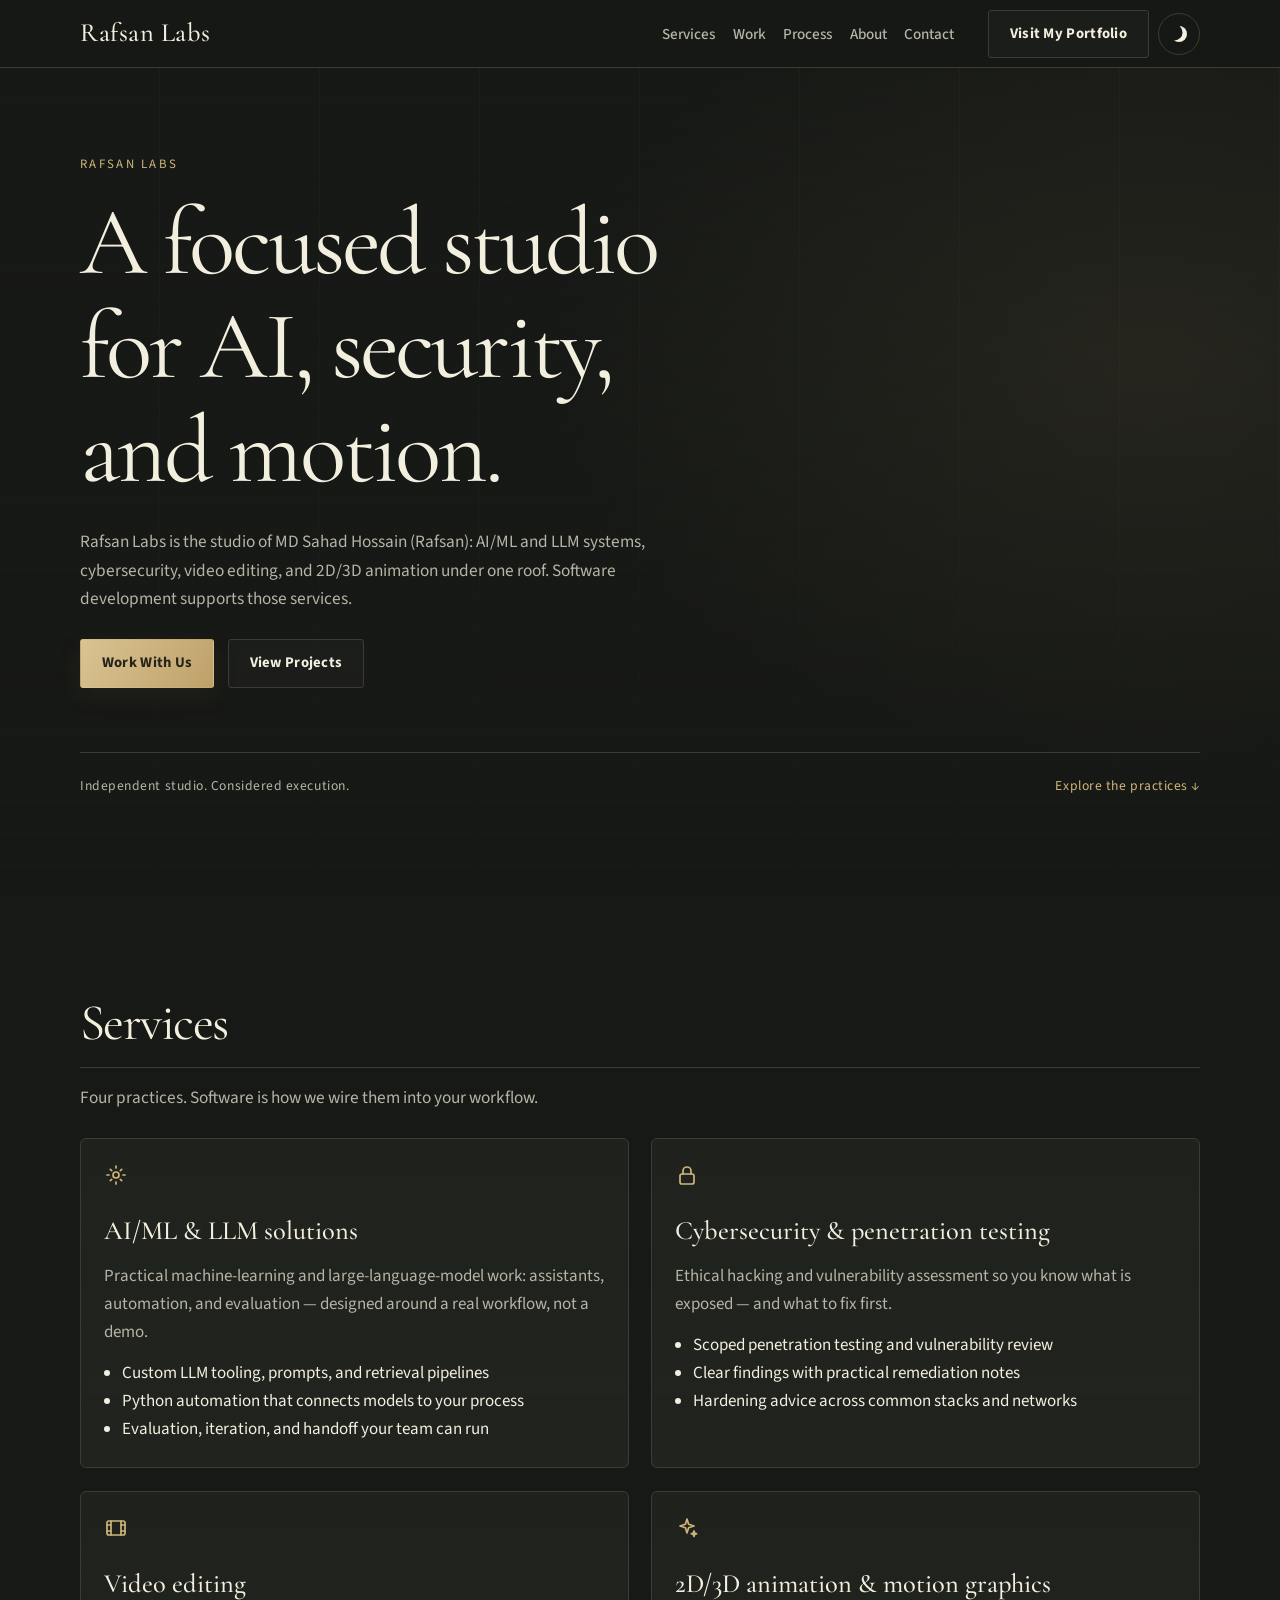
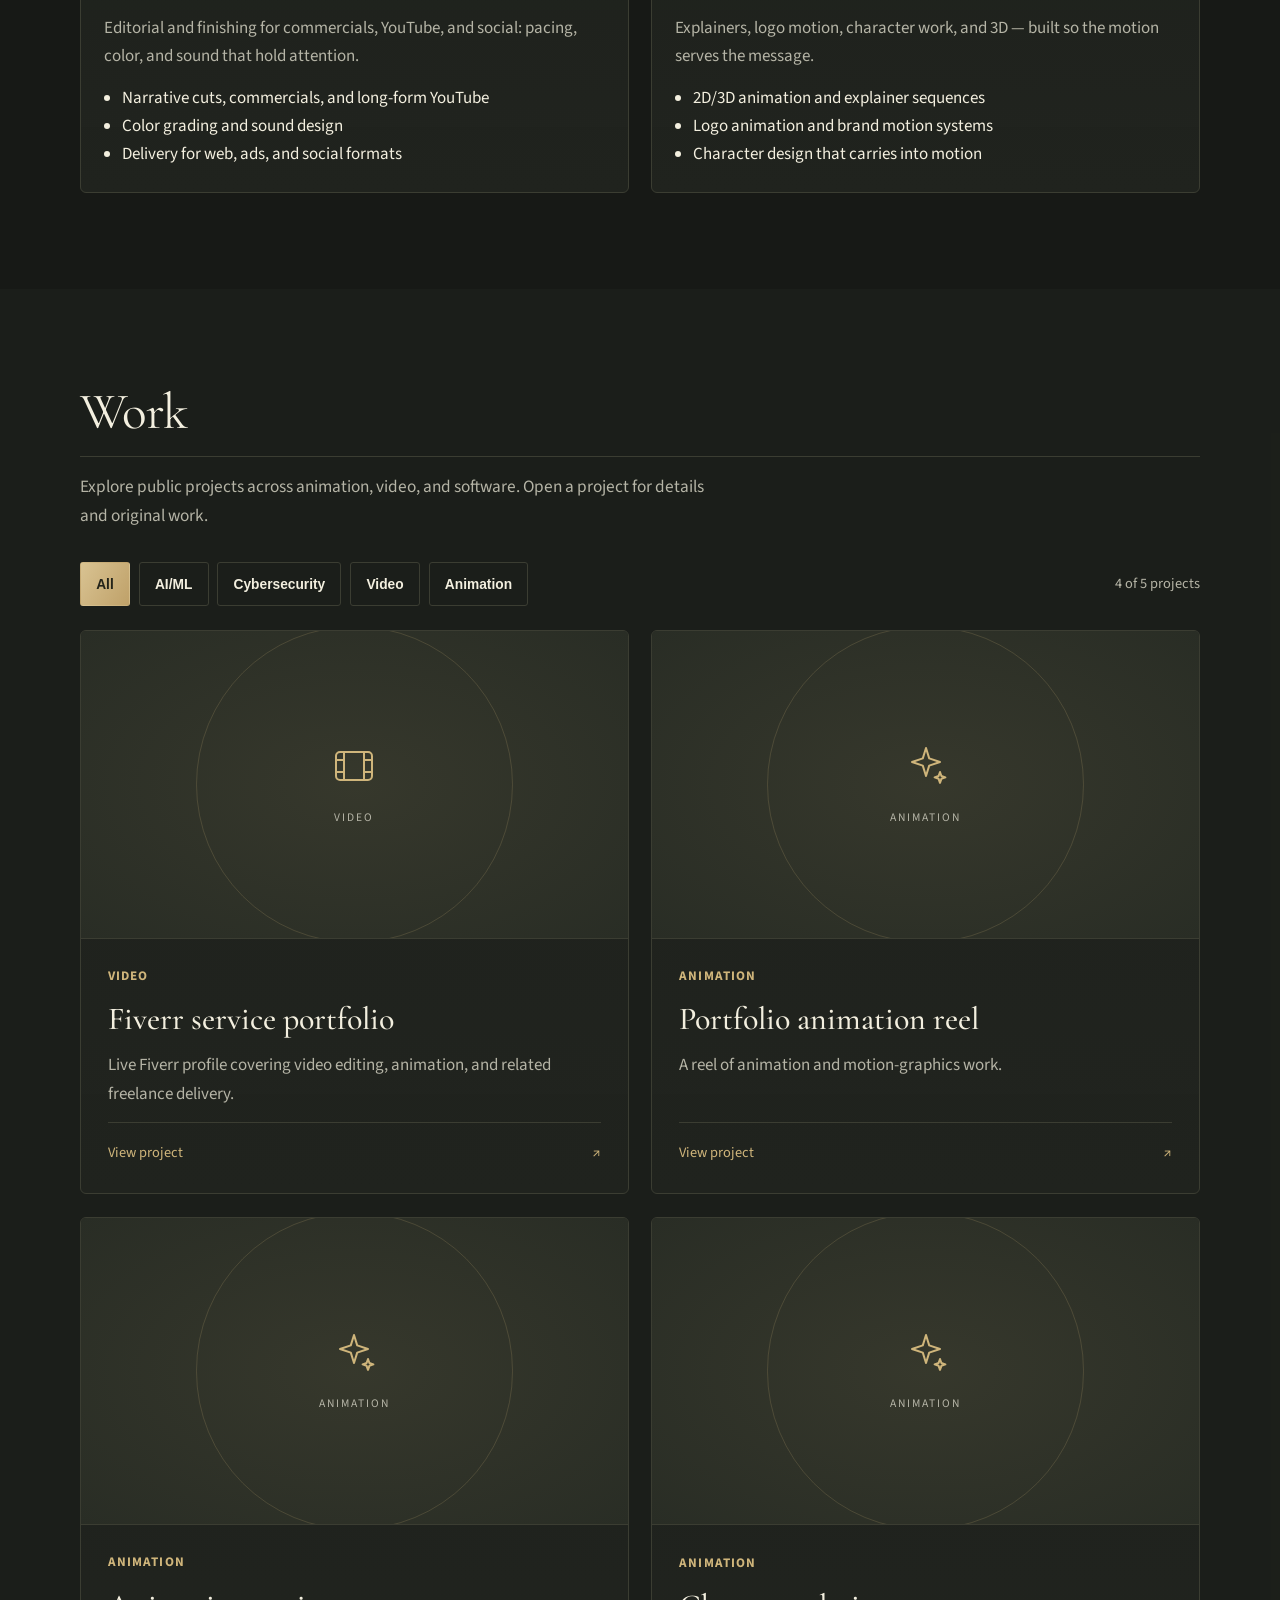
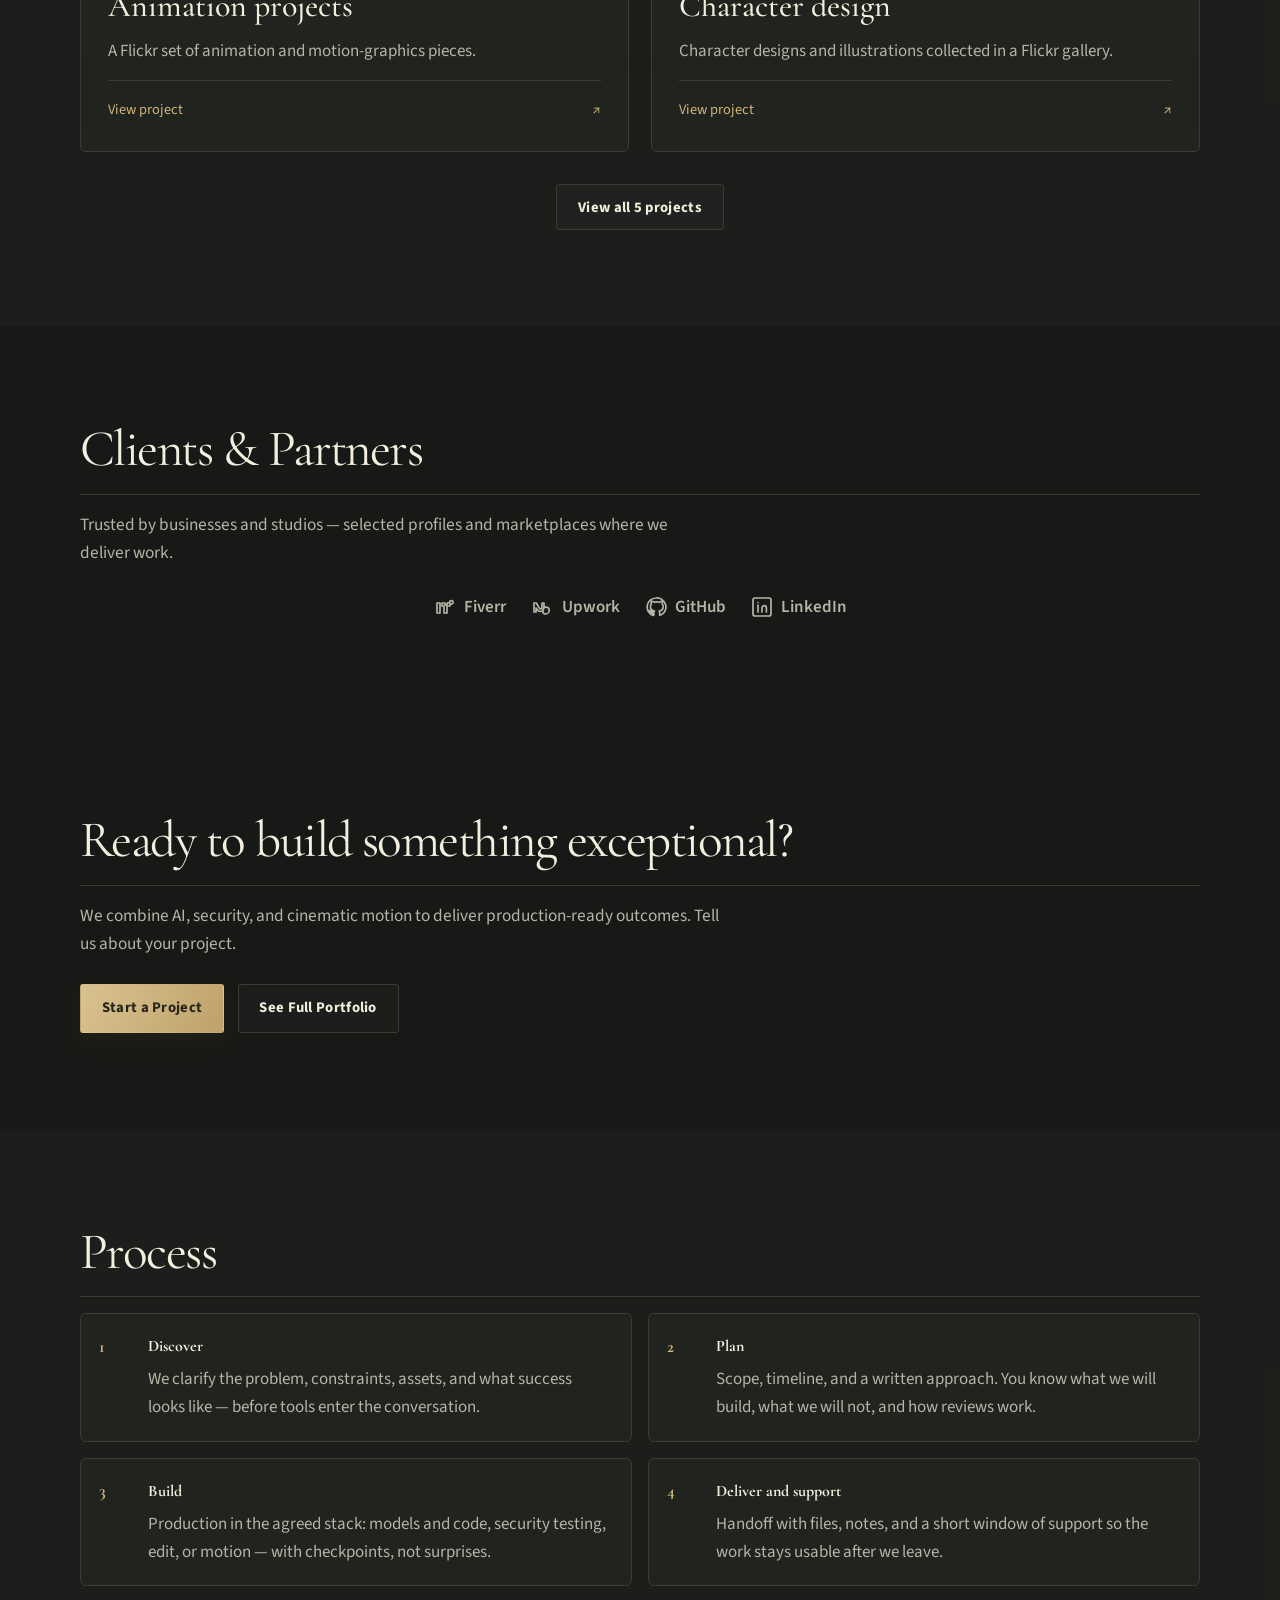
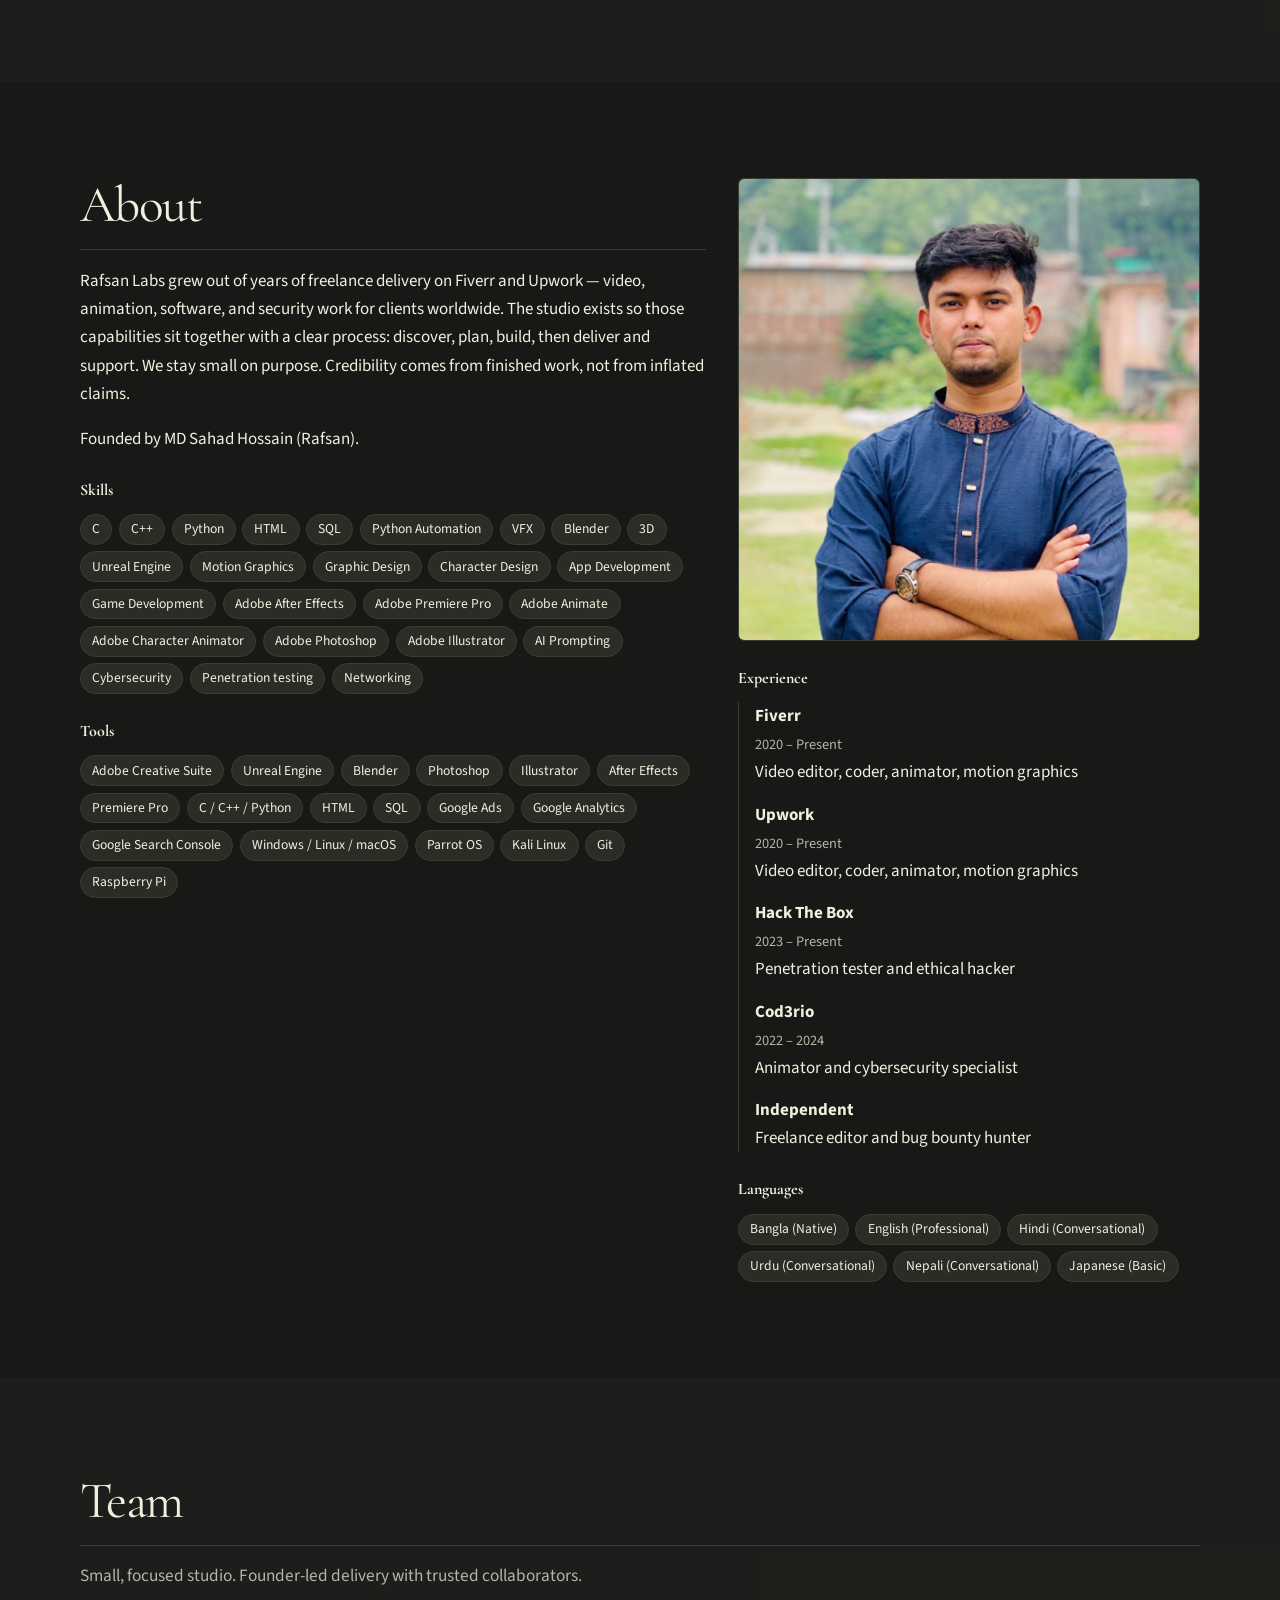
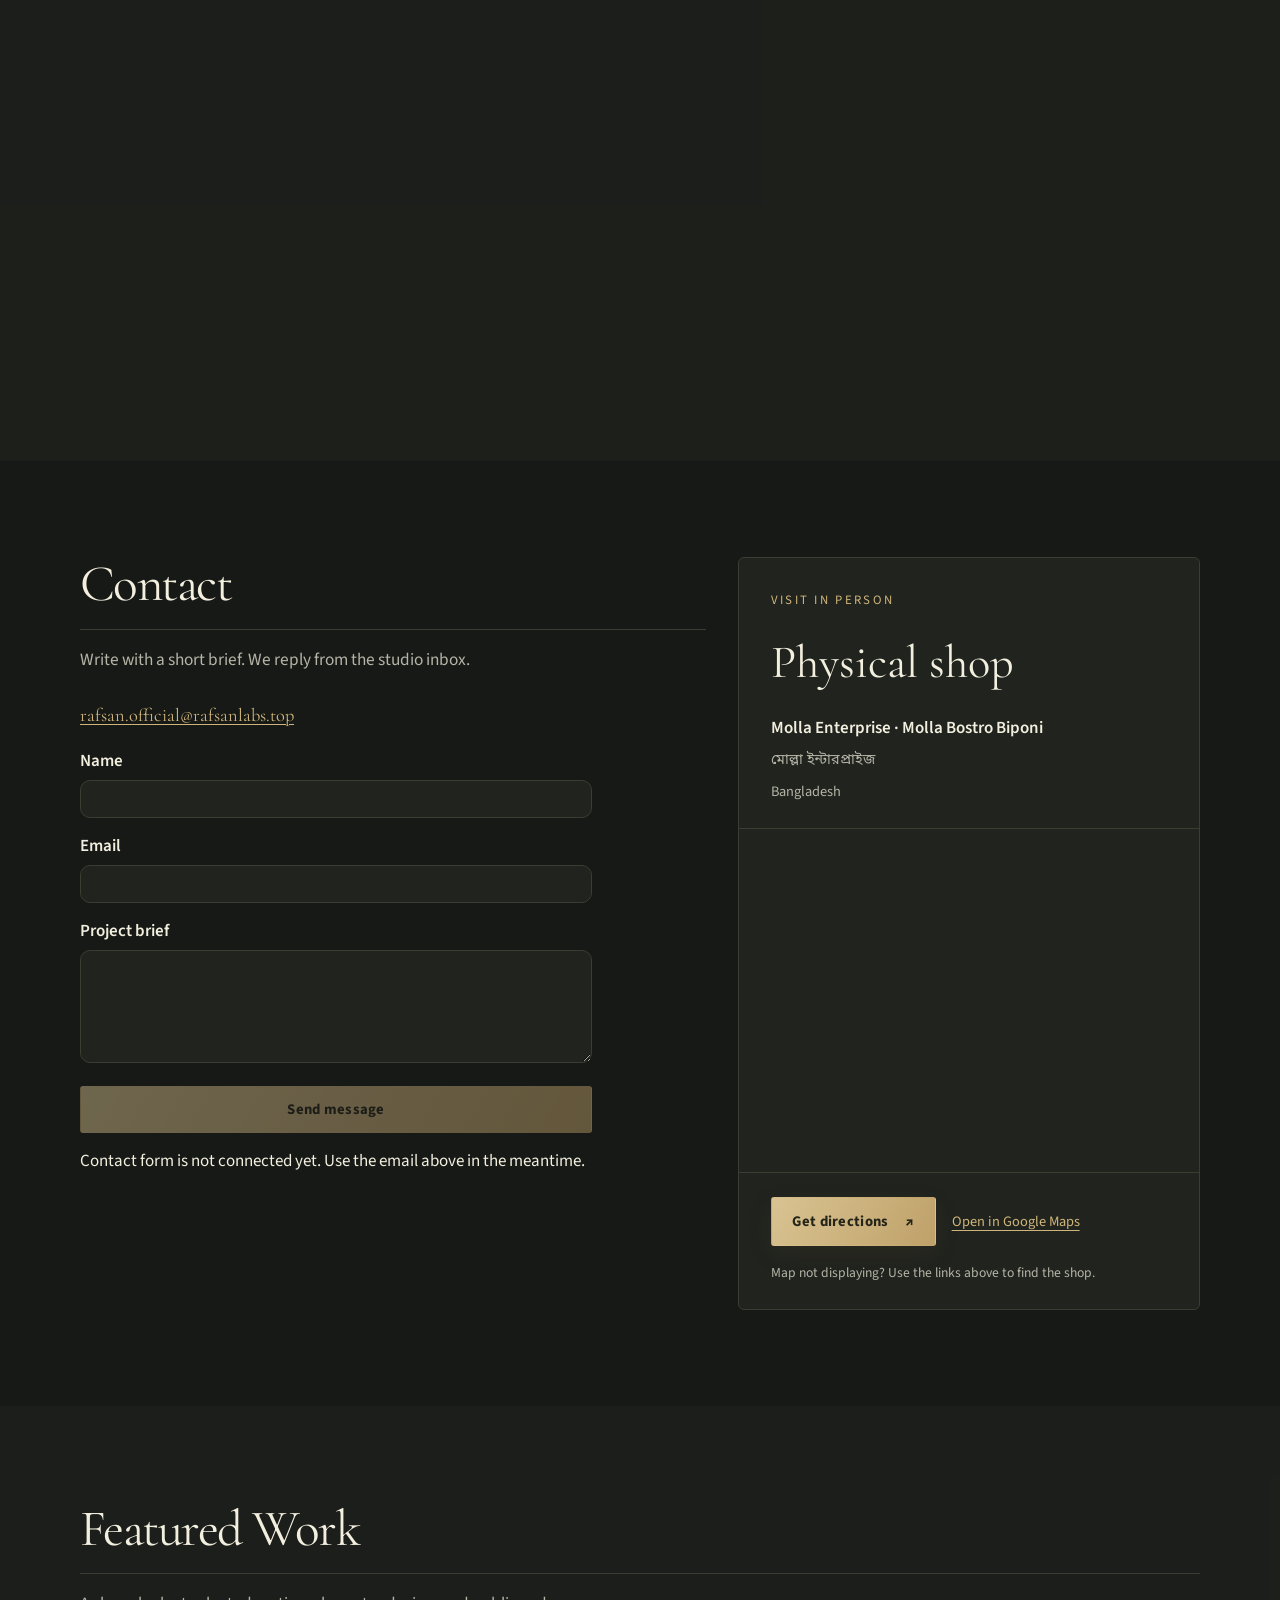
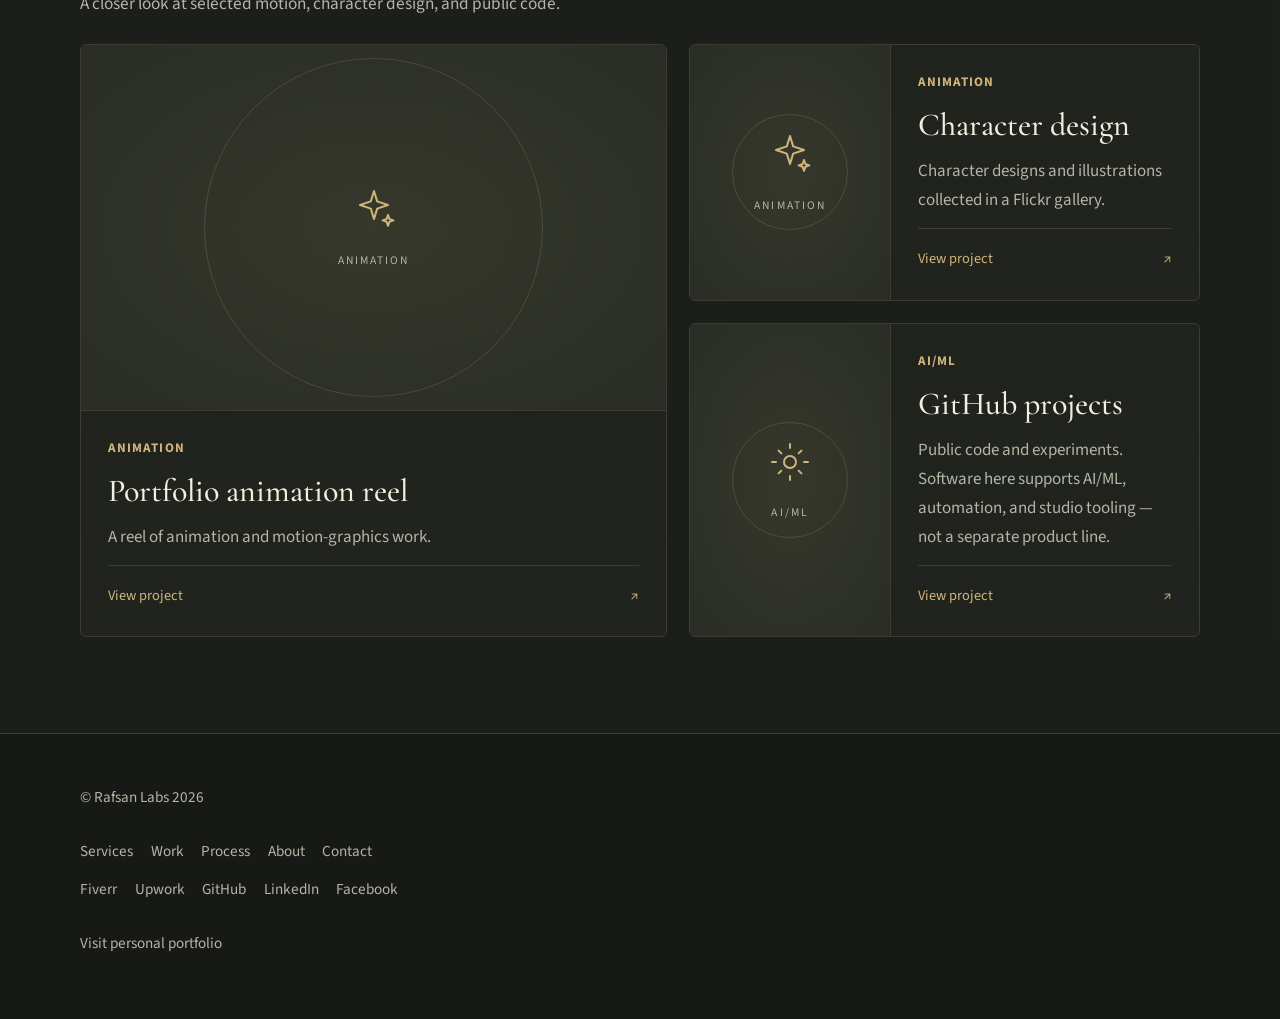
==== commit 0436164c: "Enhance luxury level and fix map section for physical shop - Session 1 (6ace3fff5eedf3950c4d2d1c)" ====
--- a/index.html
+++ b/index.html
@@ -119,9 +119,15 @@
     <section class="section section-alt" id="work" aria-labelledby="work-title">
       <div class="wrap">
         <h2 id="work-title">Work</h2>
-        <p class="section-intro">Selected public work. Case files with PDFs or decks can be attached per project.</p>
-        <div class="filters" id="work-filters" role="tablist" aria-label="Project filters"></div>
+        <p class="section-intro">Explore public projects across animation, video, and software. Open a project for details and original work.</p>
+        <div class="work-toolbar">
+          <div class="filters" id="work-filters" role="group" aria-label="Project filters"></div>
+          <p class="work-status" id="work-status" role="status" aria-live="polite" aria-atomic="true"></p>
+        </div>
         <div class="card-grid work-grid" id="work-grid"></div>
+        <div class="view-all-control" id="view-all-control" hidden>
+          <button type="button" class="btn btn-outline" id="work-toggle" aria-controls="work-grid" aria-expanded="false">View all projects</button>
+        </div>
       </div>
     </section>
 
@@ -243,7 +249,7 @@
     <section class="section section-alt" id="featured" aria-labelledby="featured-title">
       <div class="wrap">
         <h2 id="featured-title">Featured Work</h2>
-        <p class="section-intro">A shuffled selection from GitHub and studio work.</p>
+        <p class="section-intro">A closer look at selected motion, character design, and public code.</p>
         <div class="card-grid featured-grid" id="featured-grid"></div>
       </div>
     </section>
--- a/css/luxury.css
+++ b/css/luxury.css
@@ -57,6 +57,201 @@
 
 body[data-page="company"] .work-card img {
   border-radius: 3px;
+}
+
+.work-toolbar {
+  display: flex;
+  flex-wrap: wrap;
+  align-items: center;
+  justify-content: space-between;
+  gap: 1rem;
+  margin: 2rem 0 1.5rem;
+}
+
+.work-toolbar .filters {
+  margin: 0;
+}
+
+.work-toolbar .filter-btn {
+  min-height: 44px;
+  border-radius: 3px;
+  font-weight: 600;
+}
+
+.work-status {
+  margin: 0;
+  color: var(--muted);
+  font-size: 0.9rem;
+}
+
+body[data-page="company"] .work-card {
+  position: relative;
+  display: flex;
+  flex-direction: column;
+  padding: 0;
+  overflow: hidden;
+  min-width: 0;
+}
+
+.work-thumb {
+  position: relative;
+  flex-shrink: 0;
+  aspect-ratio: 16 / 9;
+  overflow: hidden;
+  background: var(--surface-2);
+  border-bottom: 1px solid var(--line);
+}
+
+body[data-page="company"] .work-thumb img {
+  display: block;
+  width: 100%;
+  height: 100%;
+  margin: 0;
+  border-radius: 0;
+  object-fit: cover;
+}
+
+.work-thumb-fallback {
+  display: flex;
+  flex-direction: column;
+  align-items: center;
+  justify-content: center;
+  gap: 1.1rem;
+  background: radial-gradient(ellipse at center, color-mix(in srgb, var(--accent) 8%, var(--surface-2)), var(--surface-2));
+}
+
+.work-thumb-fallback::before {
+  content: "";
+  position: absolute;
+  width: 58%;
+  aspect-ratio: 1;
+  border: 1px solid color-mix(in srgb, var(--accent) 18%, transparent);
+  border-radius: 50%;
+  pointer-events: none;
+}
+
+.work-thumb-icon {
+  color: var(--accent);
+}
+
+.work-thumb-icon svg {
+  width: 3rem;
+  height: 3rem;
+  display: block;
+  fill: none;
+  stroke: currentColor;
+  stroke-width: 1;
+  stroke-linecap: round;
+  stroke-linejoin: round;
+}
+
+.work-thumb-label {
+  color: var(--muted);
+  font-size: 0.72rem;
+  letter-spacing: 0.18em;
+  text-transform: uppercase;
+}
+
+.work-card-body {
+  display: flex;
+  flex-direction: column;
+  flex: 1;
+  min-width: 0;
+  padding: 1.7rem;
+}
+
+body[data-page="company"] .work-card h3 {
+  font-size: clamp(1.7rem, 2.5vw, 2.2rem);
+  font-weight: 500;
+  line-height: 1.15;
+  margin: 0 0 0.8rem;
+}
+
+.work-description {
+  line-height: 1.7;
+}
+
+.project-open {
+  display: flex;
+  align-items: center;
+  justify-content: space-between;
+  gap: 1rem;
+  min-height: 44px;
+  margin-top: auto;
+  padding: 1rem 0 0;
+  border: 0;
+  border-top: 1px solid var(--line);
+  background: transparent;
+  color: var(--accent);
+  font: inherit;
+  font-size: 0.9rem;
+  text-align: left;
+  cursor: pointer;
+}
+
+.project-open::after {
+  content: "";
+  position: absolute;
+  inset: 0;
+}
+
+.work-card:focus-within {
+  outline: 2px solid var(--accent);
+  outline-offset: 3px;
+}
+
+.view-all-control {
+  margin-top: 2rem;
+  text-align: center;
+}
+
+.view-all-control[hidden],
+#featured[hidden] {
+  display: none;
+}
+
+.work-empty {
+  grid-column: 1 / -1;
+  padding: clamp(1.5rem, 4vw, 3rem);
+  border: 1px solid var(--line);
+  background: var(--surface);
+  border-radius: var(--radius);
+}
+
+body[data-page="company"] .work-empty h3 {
+  margin-top: 0;
+  font-size: 2rem;
+  font-weight: 500;
+}
+
+.work-empty p {
+  max-width: 35rem;
+  color: var(--muted);
+}
+
+@media (min-width: 960px) {
+  .featured-grid {
+    grid-template-columns: 1.15fr 1fr;
+  }
+
+  .featured-grid .work-card:first-child {
+    grid-row: span 2;
+  }
+
+  .featured-grid .work-card:first-child .work-thumb {
+    aspect-ratio: 16 / 10;
+  }
+
+  .featured-grid .work-card:not(:first-child) {
+    display: grid;
+    grid-template-columns: 0.65fr 1fr;
+  }
+
+  .featured-grid .work-card:not(:first-child) .work-thumb {
+    aspect-ratio: auto;
+    border-bottom: 0;
+    border-right: 1px solid var(--line);
+  }
 }
 
 .map-block {
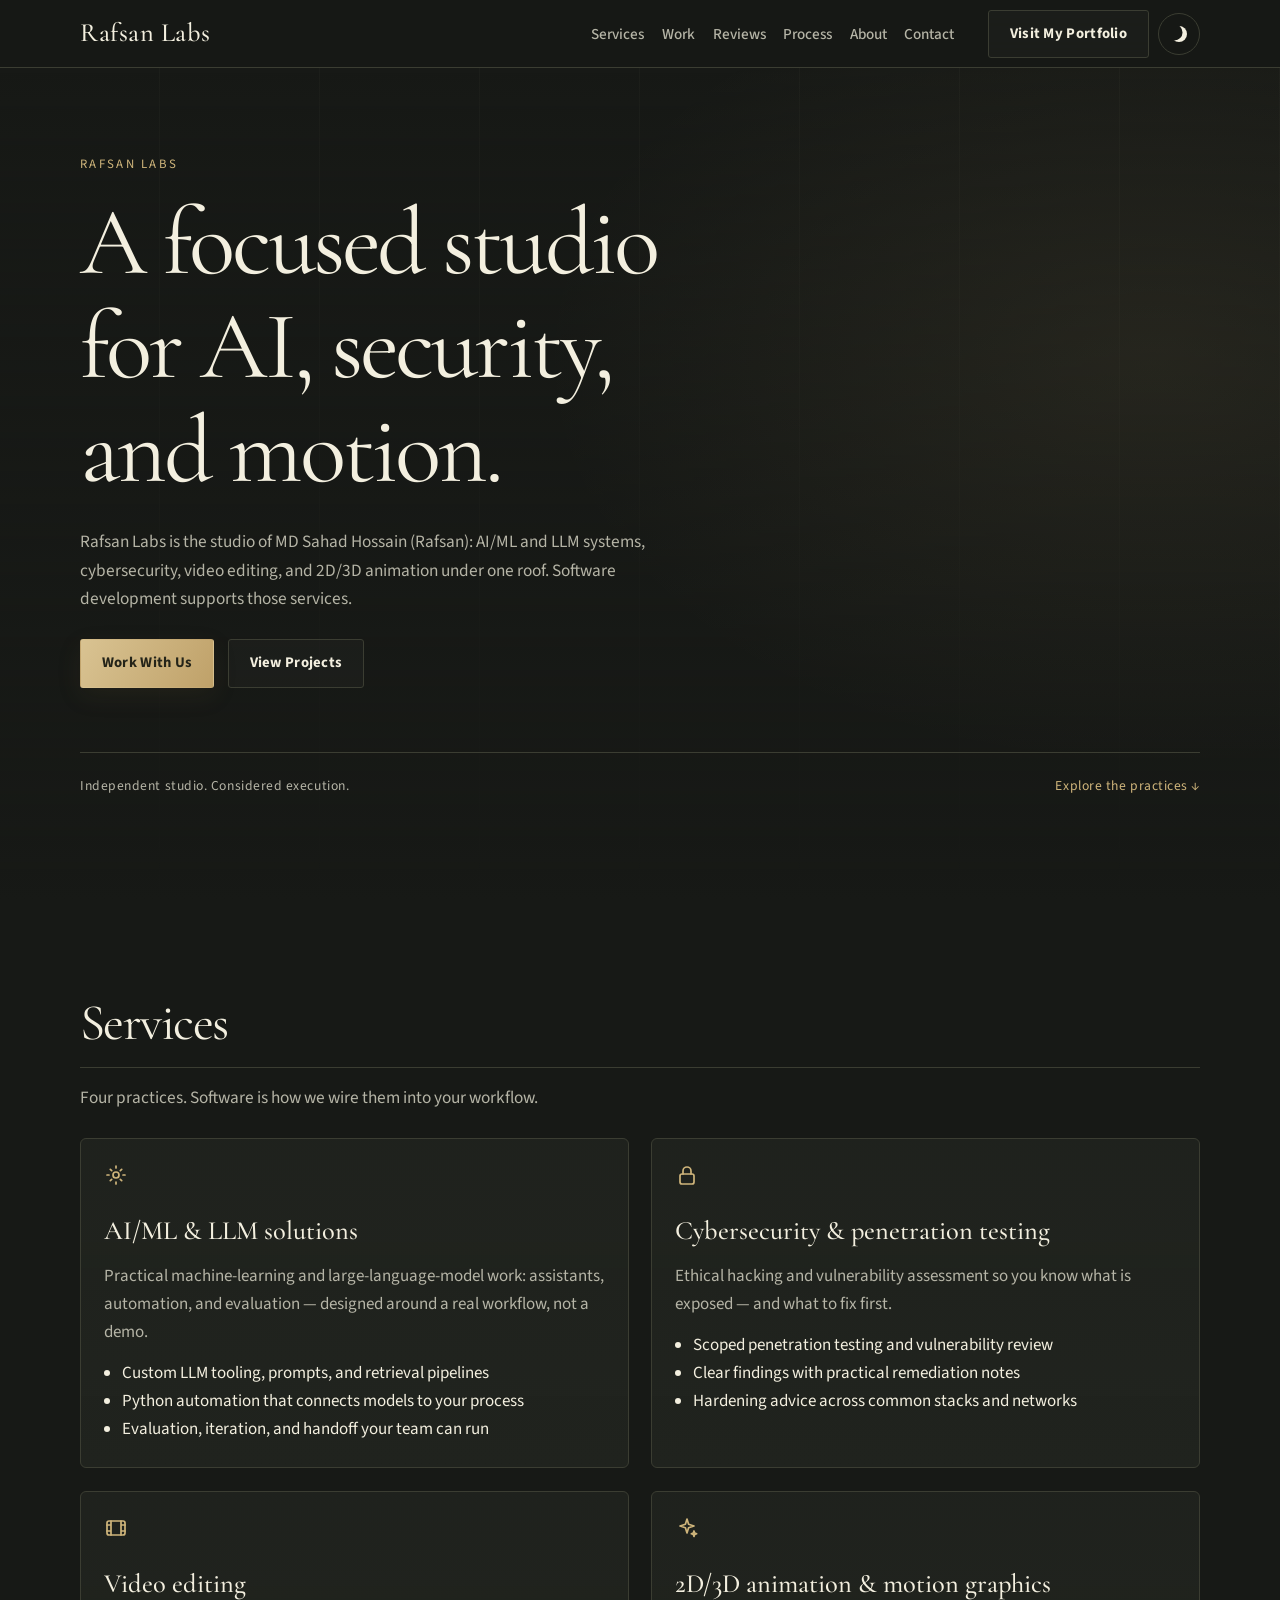
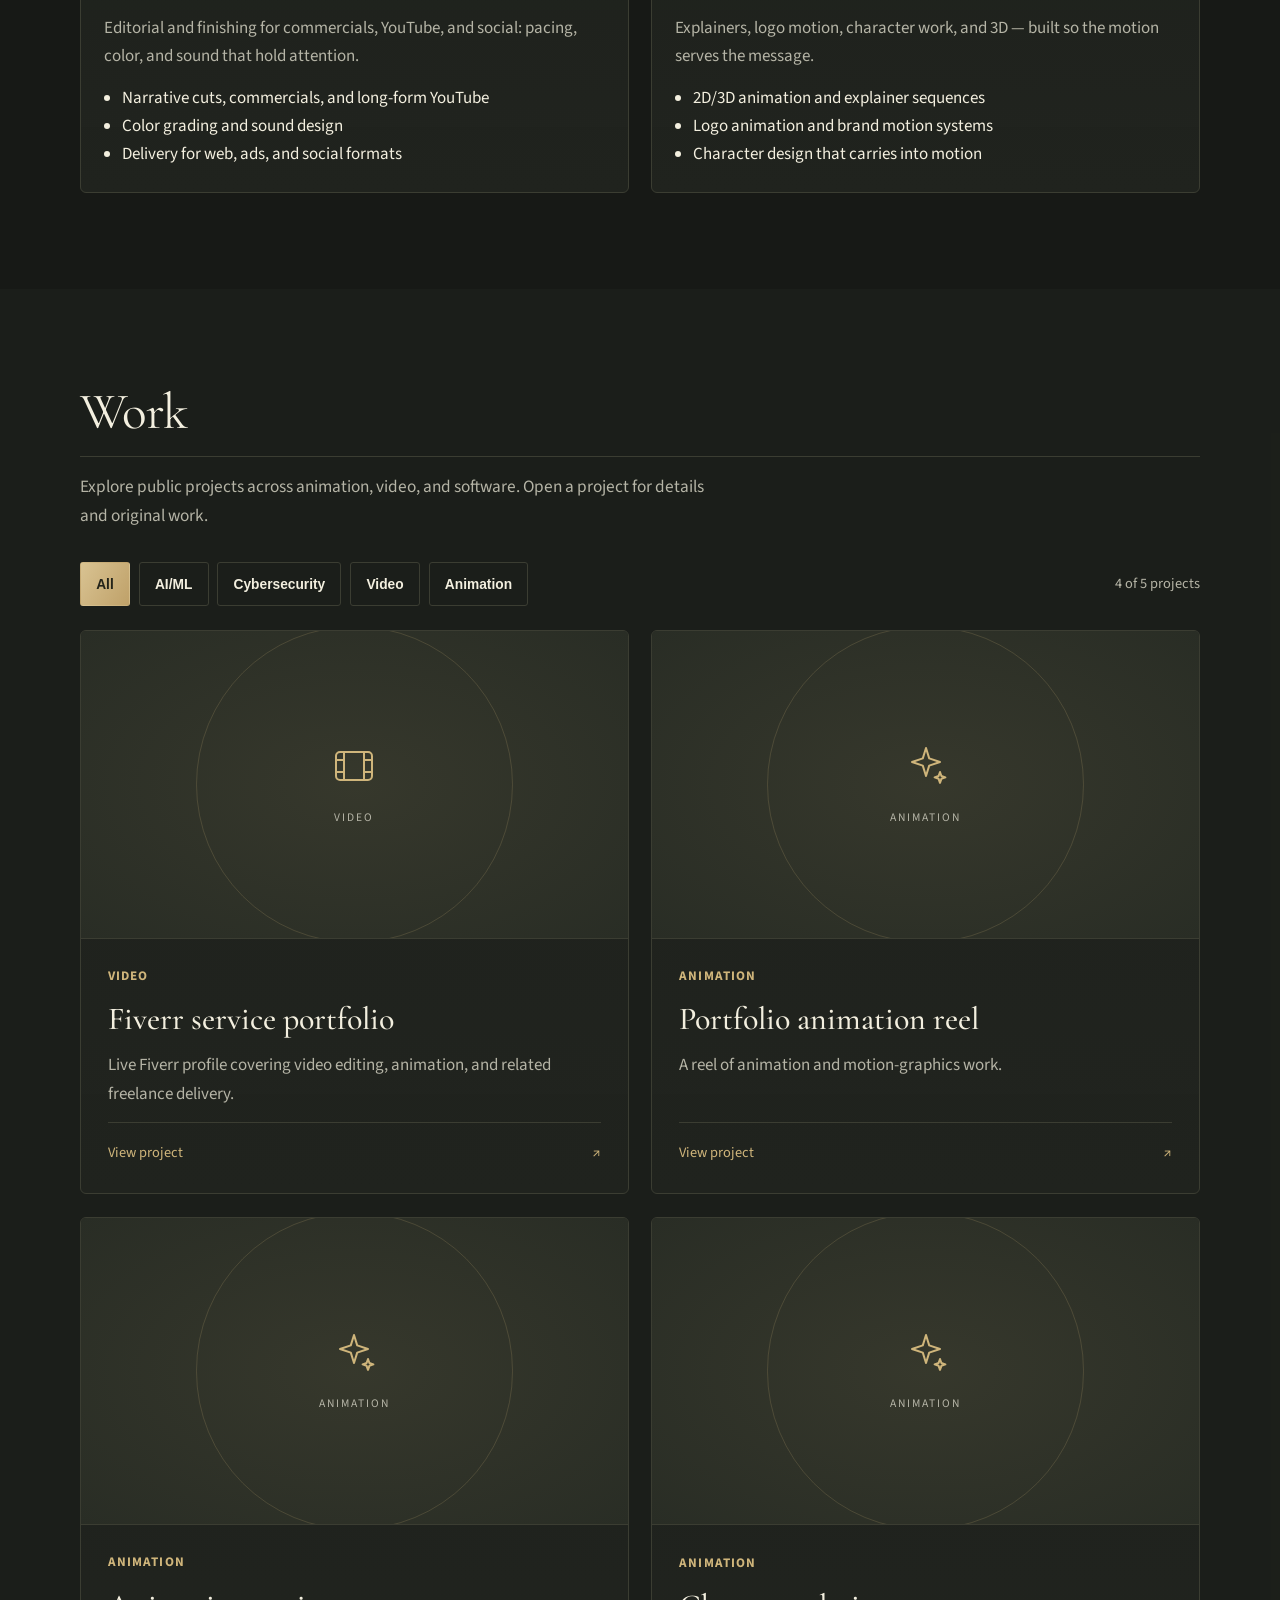
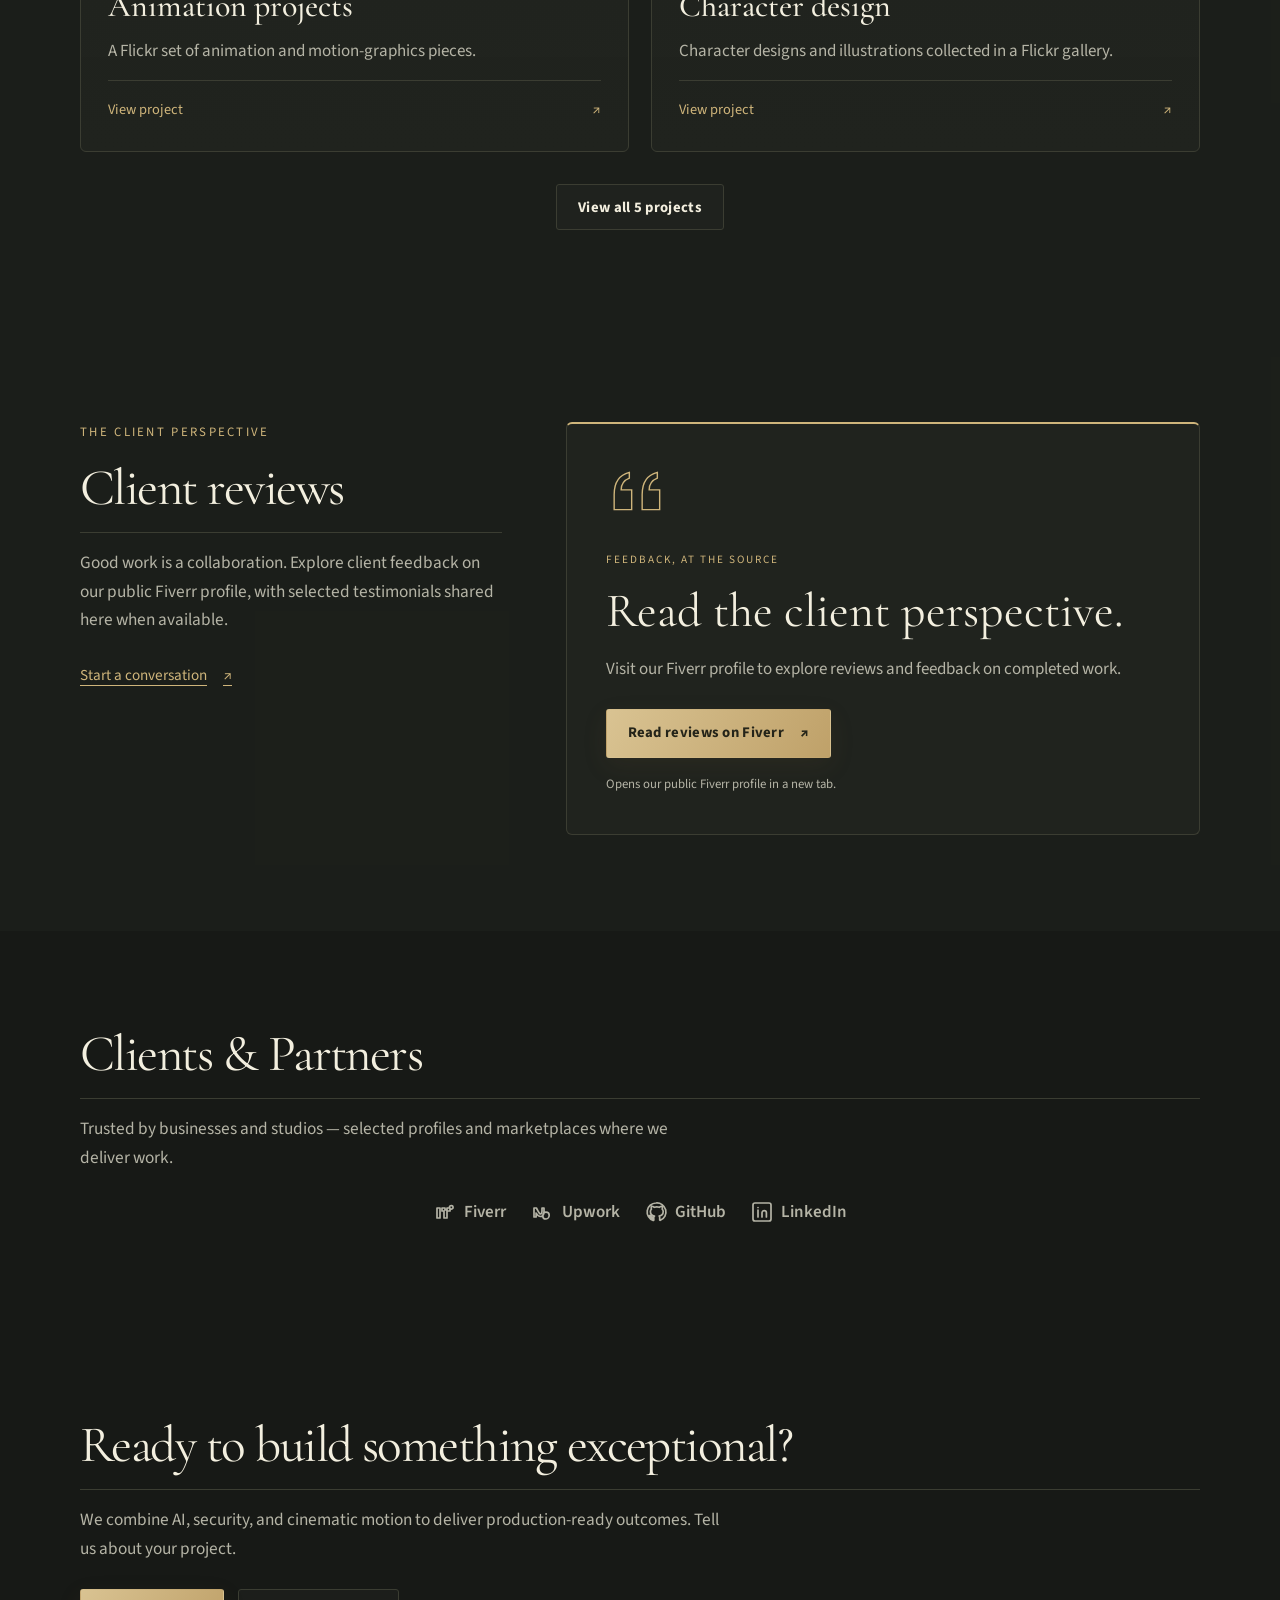
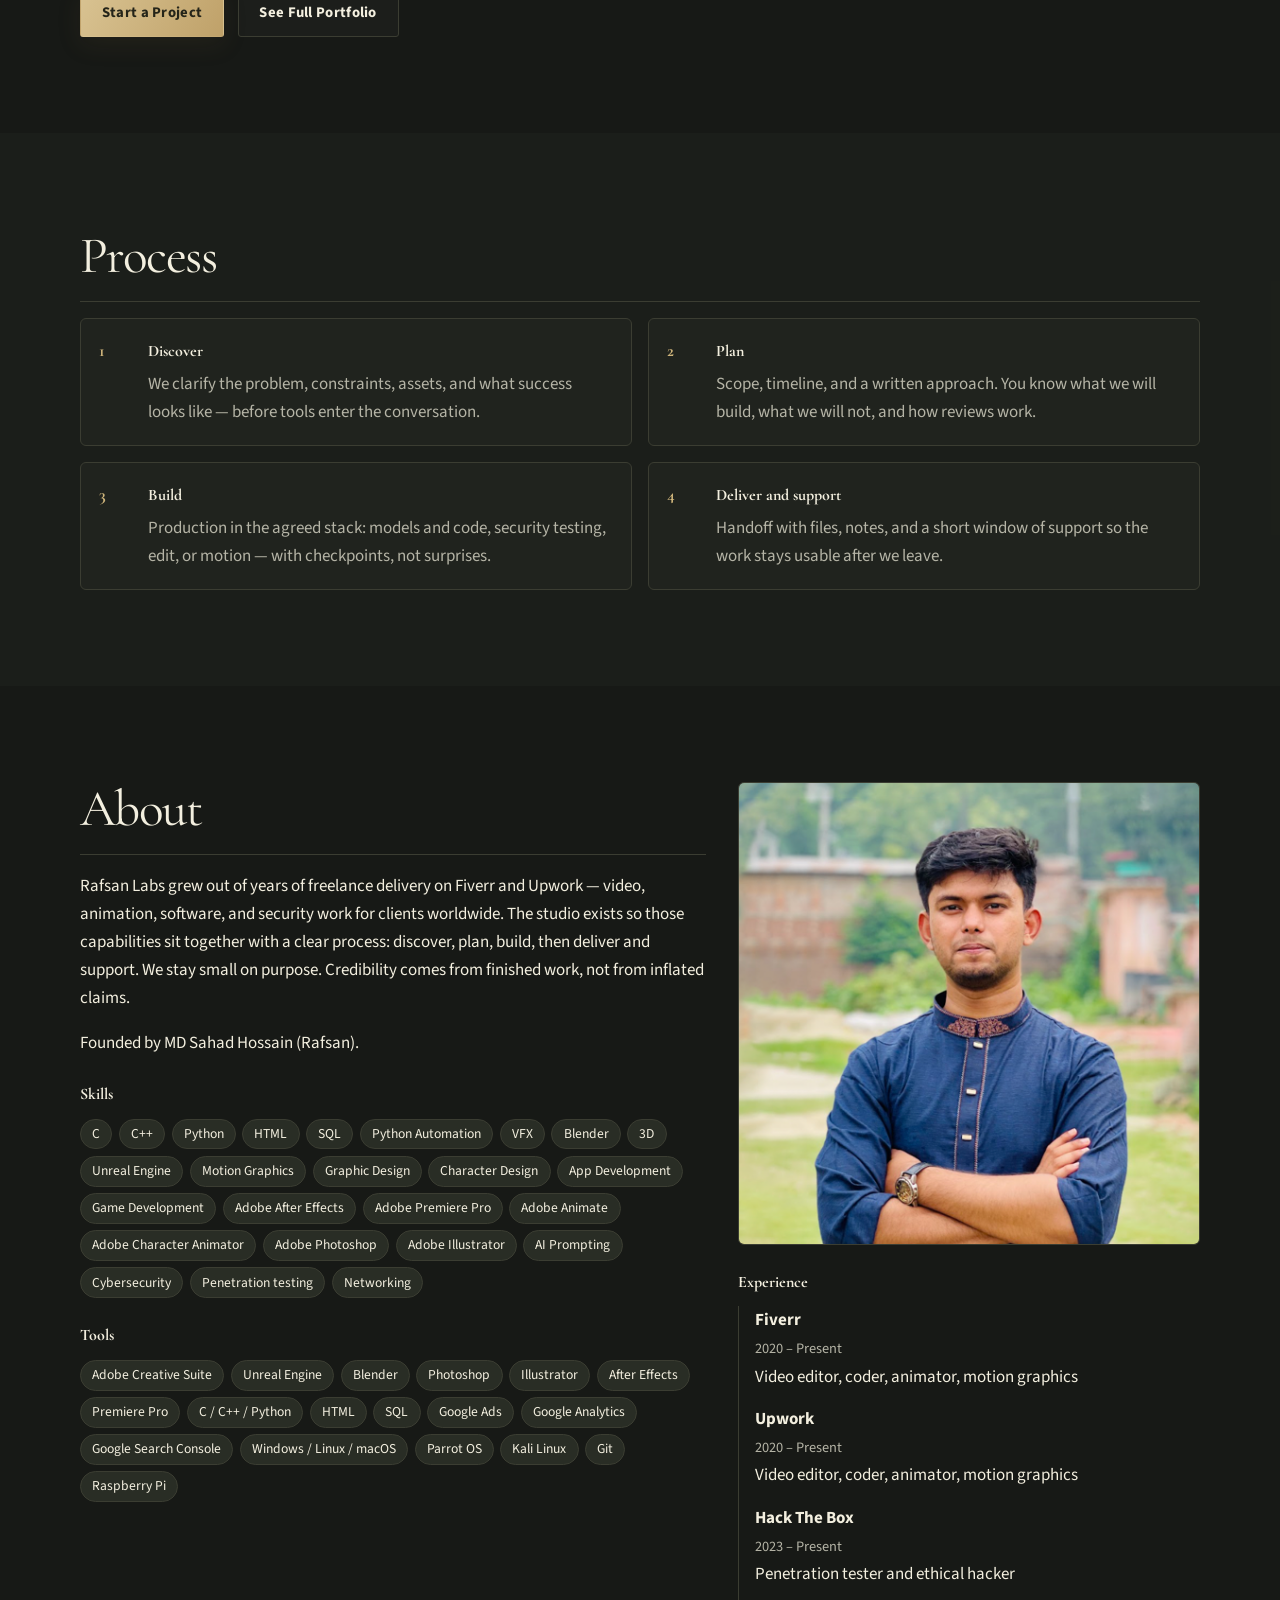
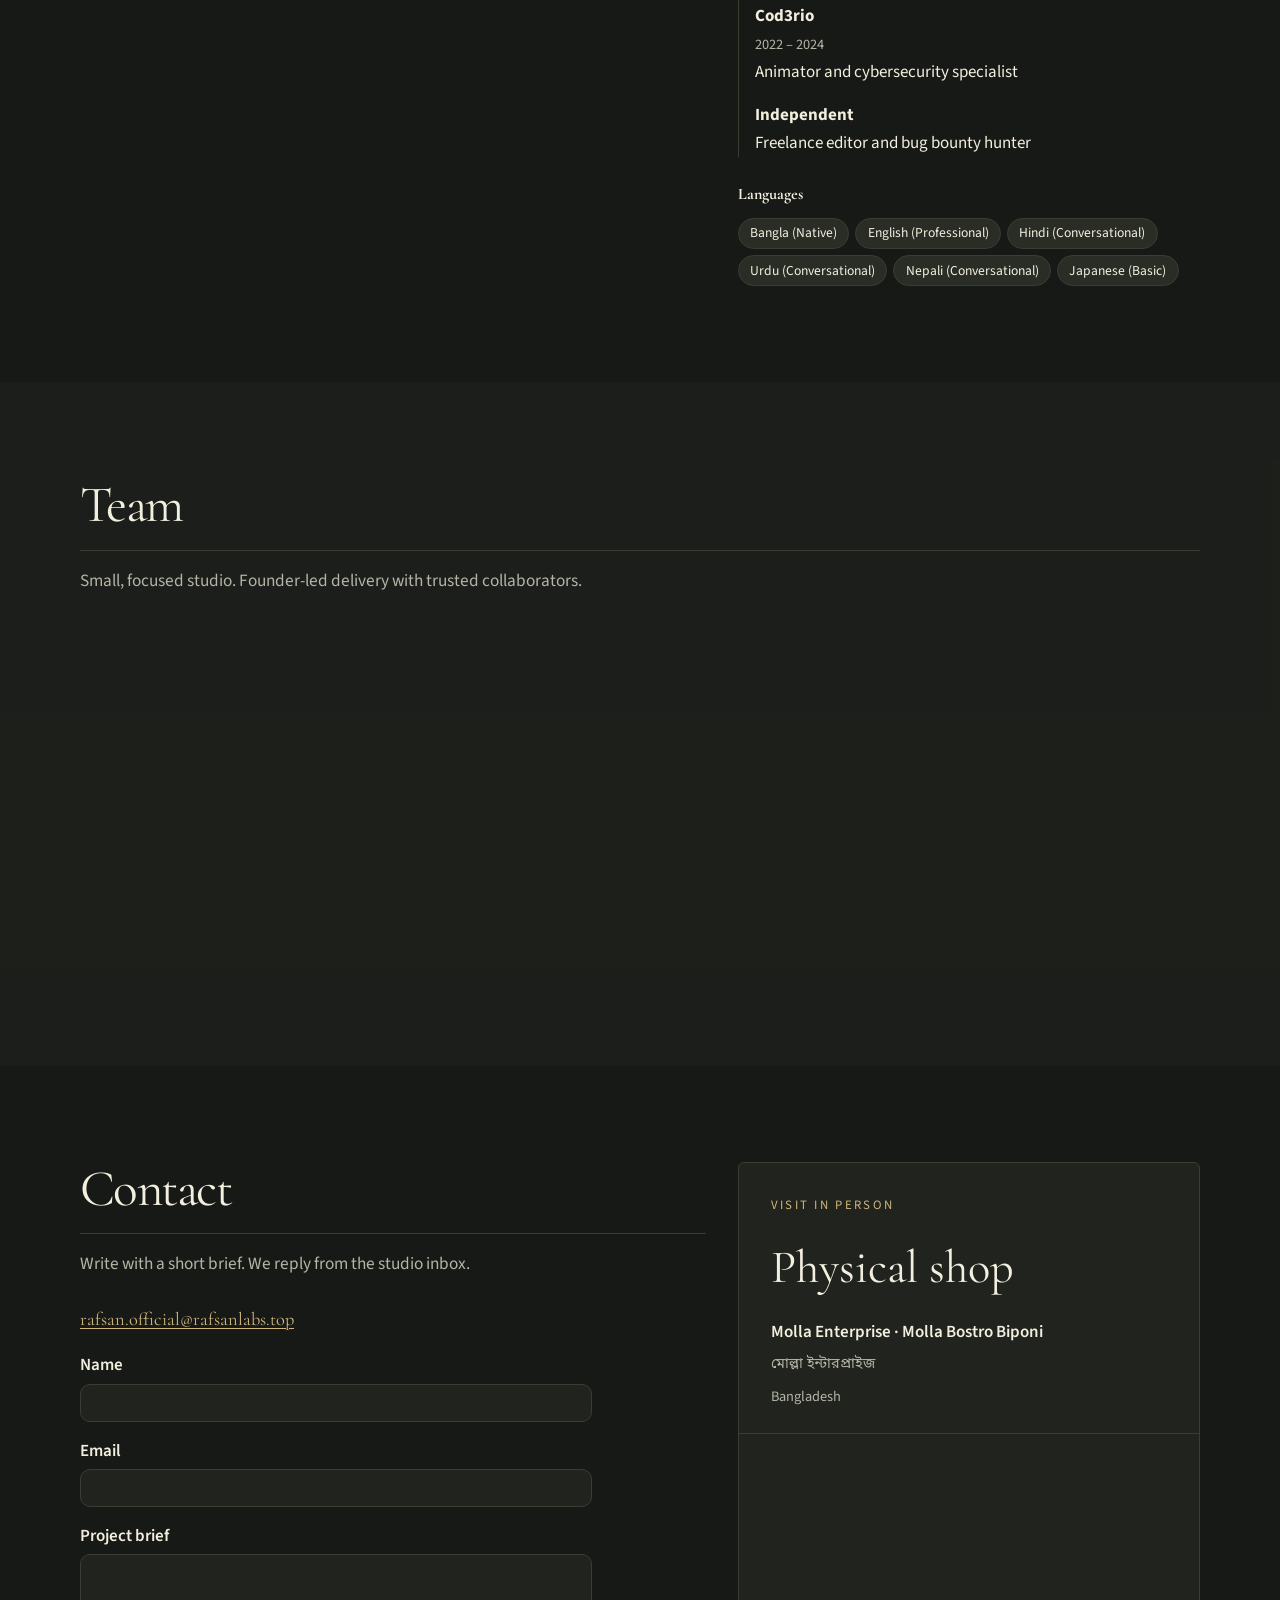
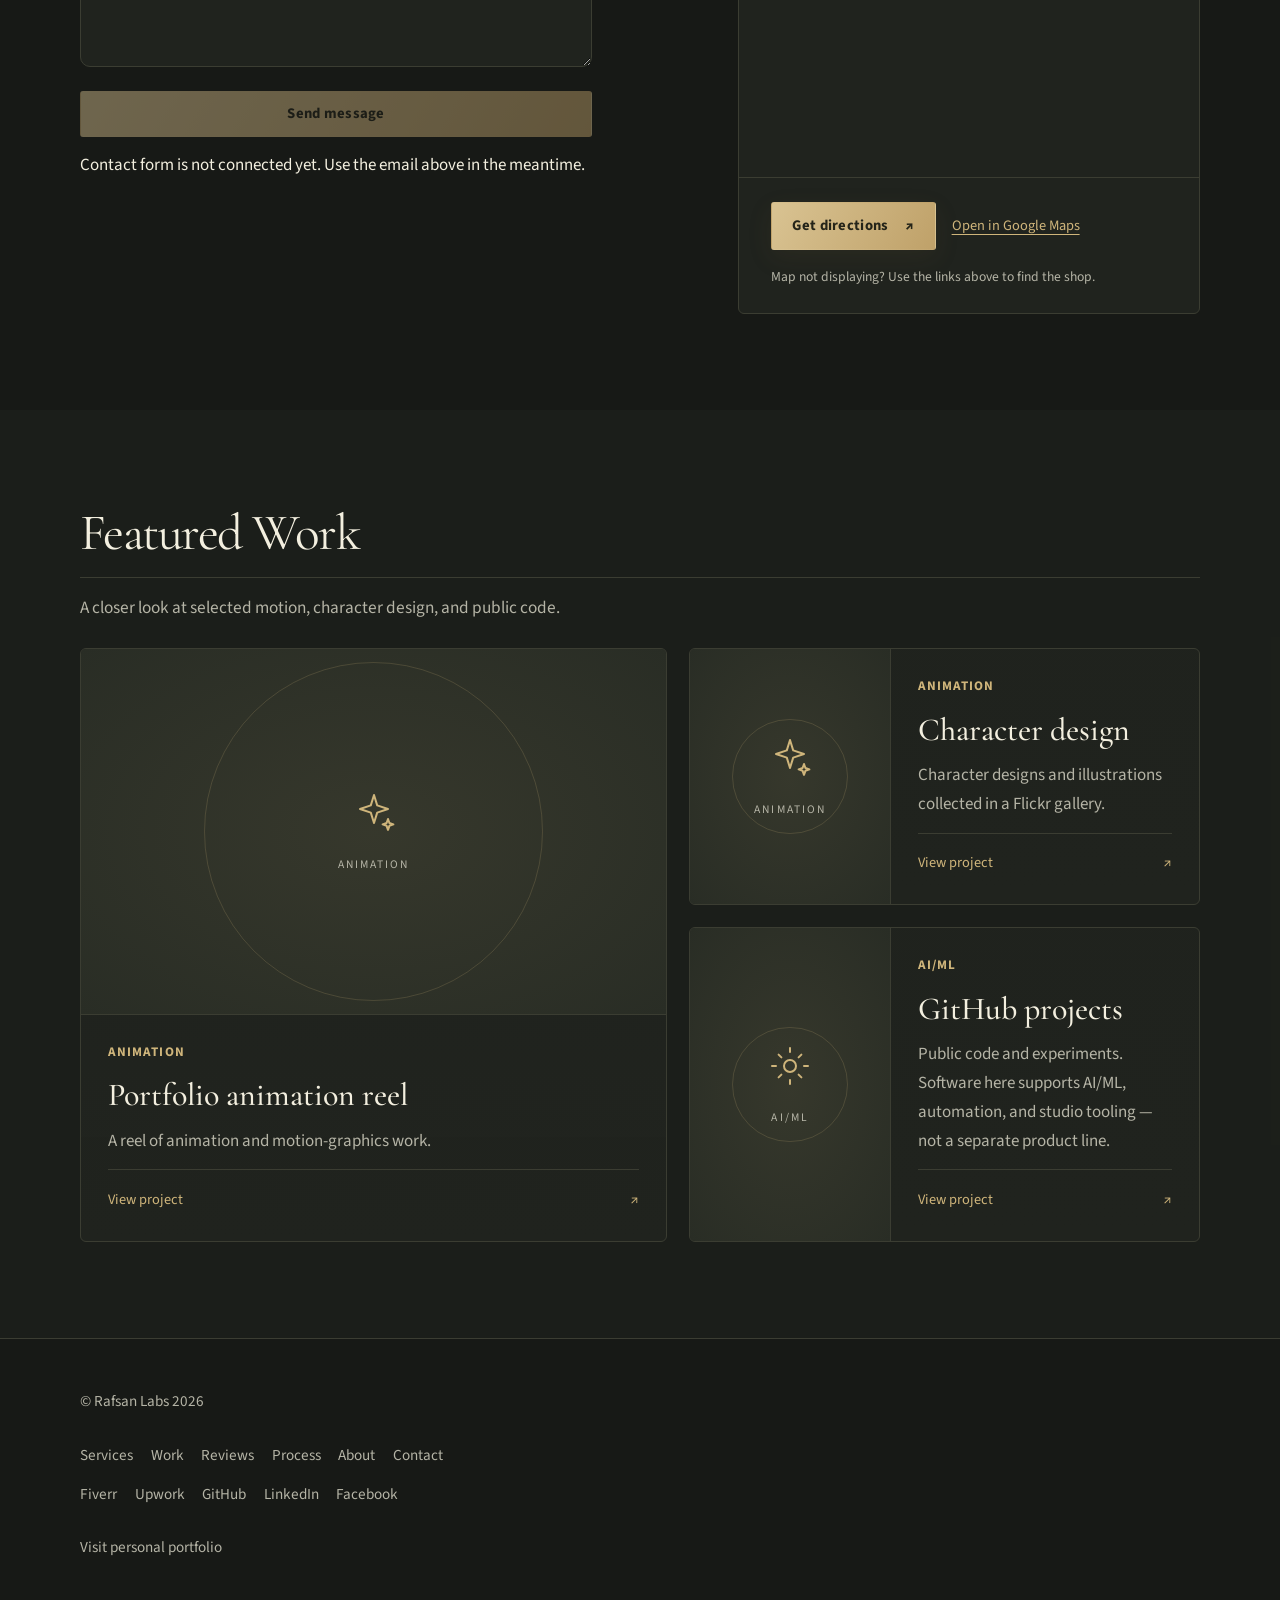
==== commit eb7de8ff: "Enhance luxury level and fix map section for physical shop - Session 1 (6ace3fff5eedf3950c4d2d1c)" ====
--- a/index.html
+++ b/index.html
@@ -131,6 +131,29 @@
       </div>
     </section>
 
+    <section class="section section-alt" id="reviews" aria-labelledby="reviews-title">
+      <div class="wrap reviews-layout">
+        <div class="reviews-intro">
+          <p class="eyebrow">The client perspective</p>
+          <h2 id="reviews-title">Client reviews</h2>
+          <p class="section-intro">Good work is a collaboration. Explore client feedback on our public Fiverr profile, with selected testimonials shared here when available.</p>
+          <a class="reviews-contact" href="#contact">Start a conversation <span aria-hidden="true">↗</span></a>
+        </div>
+        <div class="reviews-content">
+          <div class="client-reviews-grid" id="reviews-grid" hidden></div>
+          <div class="reviews-empty" id="reviews-empty">
+            <svg class="review-quote-mark" viewBox="0 0 48 48" fill="none" aria-hidden="true"><path d="M7 27c0-11 5-17 13-19v5c-5 2-7 6-7 10h9v17H7V27Zm24 0c0-11 5-17 13-19v5c-5 2-7 6-7 10h9v17H31V27Z" stroke="currentColor" stroke-width="1.2"/></svg>
+            <p class="eyebrow">Feedback, at the source</p>
+            <h3>Read the client perspective.</h3>
+            <p>Visit our Fiverr profile to explore reviews and feedback on completed work.</p>
+            <a class="btn btn-solid" data-review-profile href="https://www.fiverr.com/users/rafsansahad7" target="_blank" rel="noopener noreferrer">Read reviews on Fiverr <span aria-hidden="true">↗</span></a>
+            <p class="reviews-note">Opens our public Fiverr profile in a new tab.</p>
+          </div>
+          <p class="reviews-source" id="reviews-source" hidden><a data-review-profile href="https://www.fiverr.com/users/rafsansahad7" target="_blank" rel="noopener noreferrer">Visit our Fiverr profile <span aria-hidden="true">↗</span></a></p>
+        </div>
+      </div>
+    </section>
+
     <!-- Clients / Partners -->
     <section class="section" id="clients" aria-labelledby="clients-title">
       <div class="wrap">
--- a/css/luxury.css
+++ b/css/luxury.css
@@ -229,7 +229,156 @@
   color: var(--muted);
 }
 
+.reviews-layout {
+  display: grid;
+  align-items: start;
+  gap: clamp(2rem, 5vw, 5rem);
+}
+
+.reviews-intro .eyebrow {
+  text-align: left;
+  margin-bottom: 1.1rem;
+}
+
+.reviews-contact,
+.reviews-source a {
+  display: inline-flex;
+  align-items: center;
+  gap: 1rem;
+  font-size: 0.95rem;
+  text-underline-offset: 0.35em;
+}
+
+.reviews-content {
+  min-width: 0;
+}
+
+.reviews-empty,
+.client-review-card {
+  position: relative;
+  margin: 0;
+  padding: clamp(1.5rem, 3vw, 2.5rem);
+  background: var(--surface);
+  border: 1px solid var(--line);
+  border-top: 2px solid var(--accent);
+  border-radius: var(--radius);
+}
+
+.review-quote-mark {
+  display: block;
+  width: 3.5rem;
+  height: 3.5rem;
+  margin-bottom: 2rem;
+  color: var(--accent);
+}
+
+.reviews-empty .eyebrow {
+  text-align: left;
+  font-size: 0.7rem;
+}
+
+body[data-page="company"] .reviews-empty h3 {
+  margin: 0 0 1rem;
+  font-weight: 400;
+  font-size: clamp(2rem, 4vw, 3rem);
+  line-height: 1.1;
+}
+
+.reviews-empty > p:not(.eyebrow) {
+  color: var(--muted);
+  line-height: 1.7;
+}
+
+.reviews-empty .btn {
+  gap: 1rem;
+  margin-top: 0.5rem;
+}
+
+.reviews-note {
+  margin: 1rem 0 0;
+  font-size: 0.8rem;
+}
+
+.client-reviews-grid {
+  display: grid;
+  gap: 1.25rem;
+}
+
+.client-review-rating {
+  margin: 0 0 1.3rem;
+  color: var(--accent);
+  font-size: 0.85rem;
+  font-weight: 600;
+  letter-spacing: 0.05em;
+}
+
+.client-review-quote {
+  margin: 0 0 2rem;
+  font-family: var(--font-display);
+  font-size: clamp(1.6rem, 3vw, 2.2rem);
+  line-height: 1.35;
+  white-space: pre-line;
+  overflow-wrap: anywhere;
+}
+
+.client-review-author {
+  display: flex;
+  align-items: center;
+  gap: 0.9rem;
+  padding-top: 1.1rem;
+  border-top: 1px solid var(--line);
+}
+
+.client-review-initial {
+  display: grid;
+  place-items: center;
+  flex: 0 0 2.75rem;
+  height: 2.75rem;
+  border: 1px solid var(--line);
+  border-radius: 50%;
+  color: var(--accent);
+  font-family: var(--font-display);
+  font-size: 1.4rem;
+}
+
+.client-review-identity {
+  display: grid;
+  min-width: 0;
+  gap: 0.2rem;
+  font-size: 0.9rem;
+  overflow-wrap: anywhere;
+}
+
+.client-review-identity span {
+  color: var(--muted);
+  font-size: 0.85rem;
+}
+
+.reviews-source {
+  margin: 1.5rem 0 0;
+}
+
+.client-reviews-grid[hidden],
+.reviews-empty[hidden],
+.reviews-source[hidden] {
+  display: none;
+}
+
+@media (min-width: 640px) {
+  .client-reviews-grid {
+    grid-template-columns: repeat(2, minmax(0, 1fr));
+  }
+
+  .client-review-card:first-child {
+    grid-column: 1 / -1;
+  }
+}
+
 @media (min-width: 960px) {
+  .reviews-layout {
+    grid-template-columns: 0.8fr 1.2fr;
+  }
+
   .featured-grid {
     grid-template-columns: 1.15fr 1fr;
   }
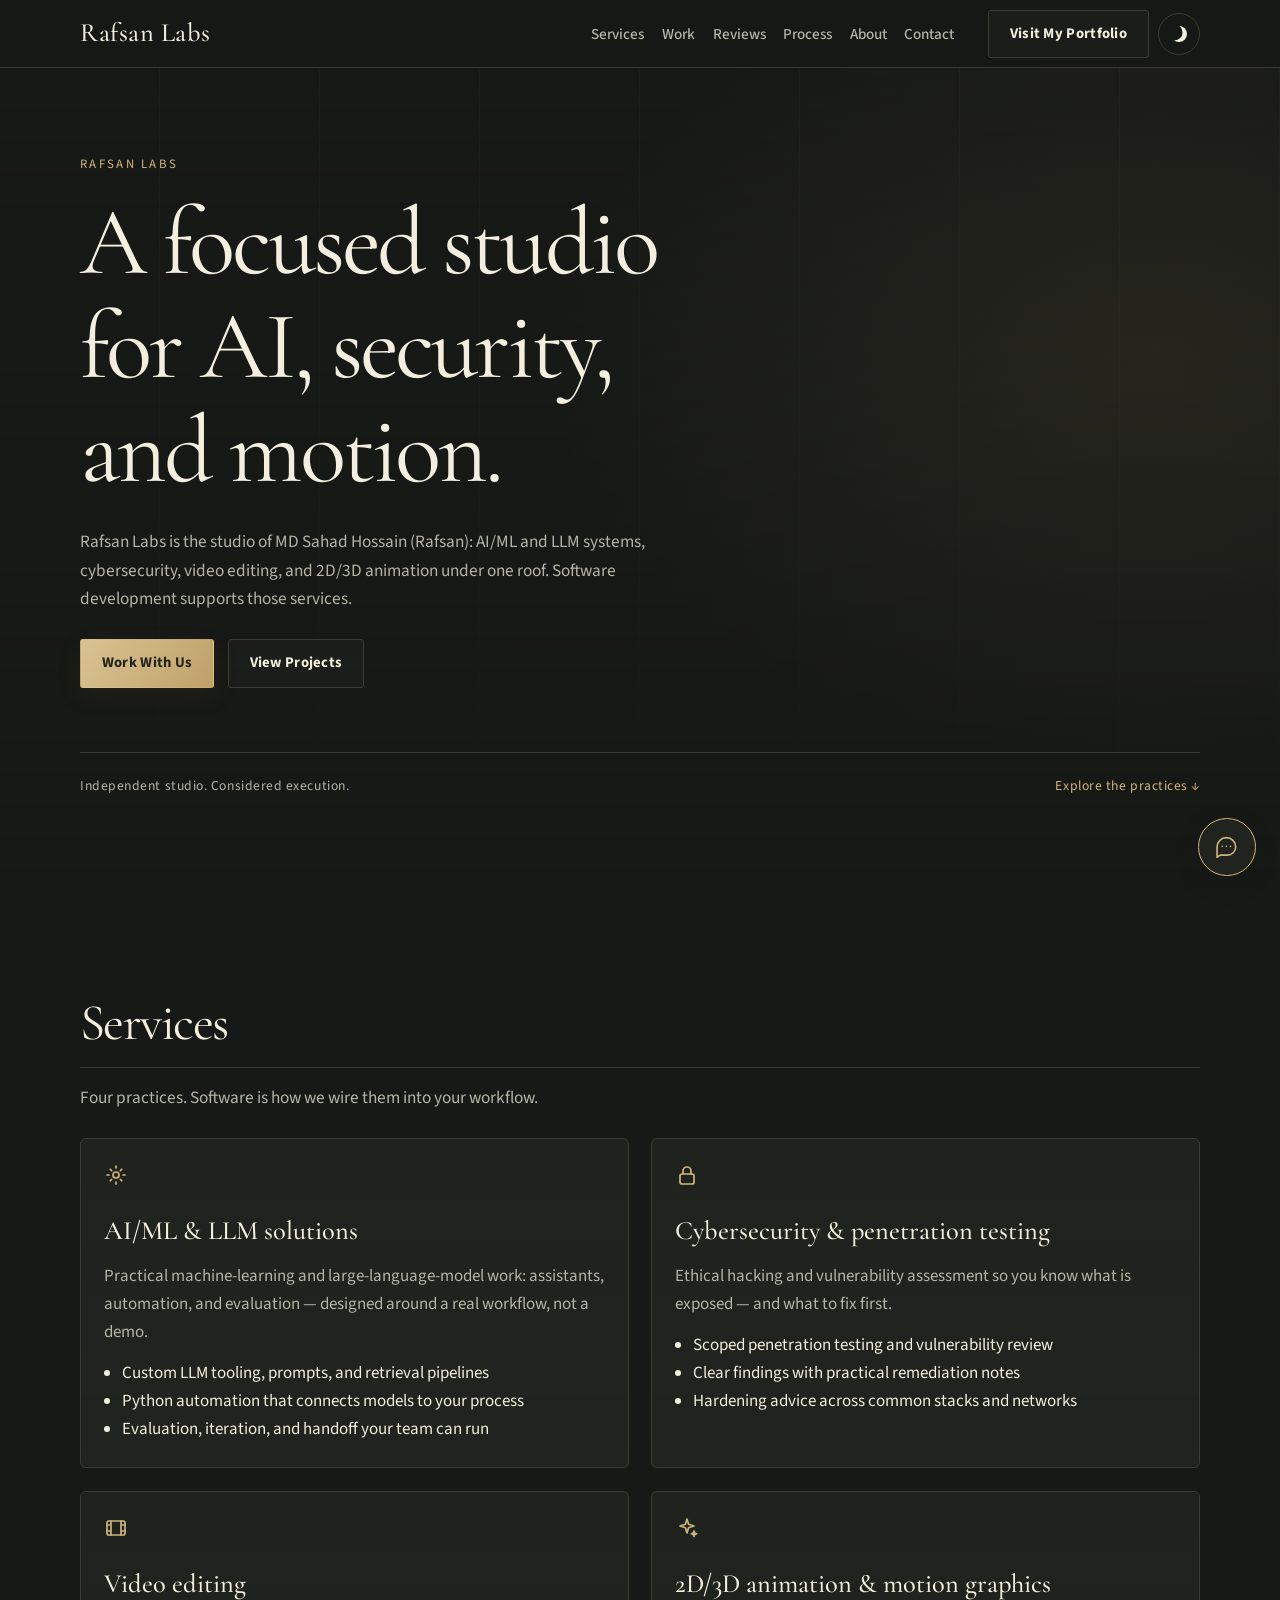
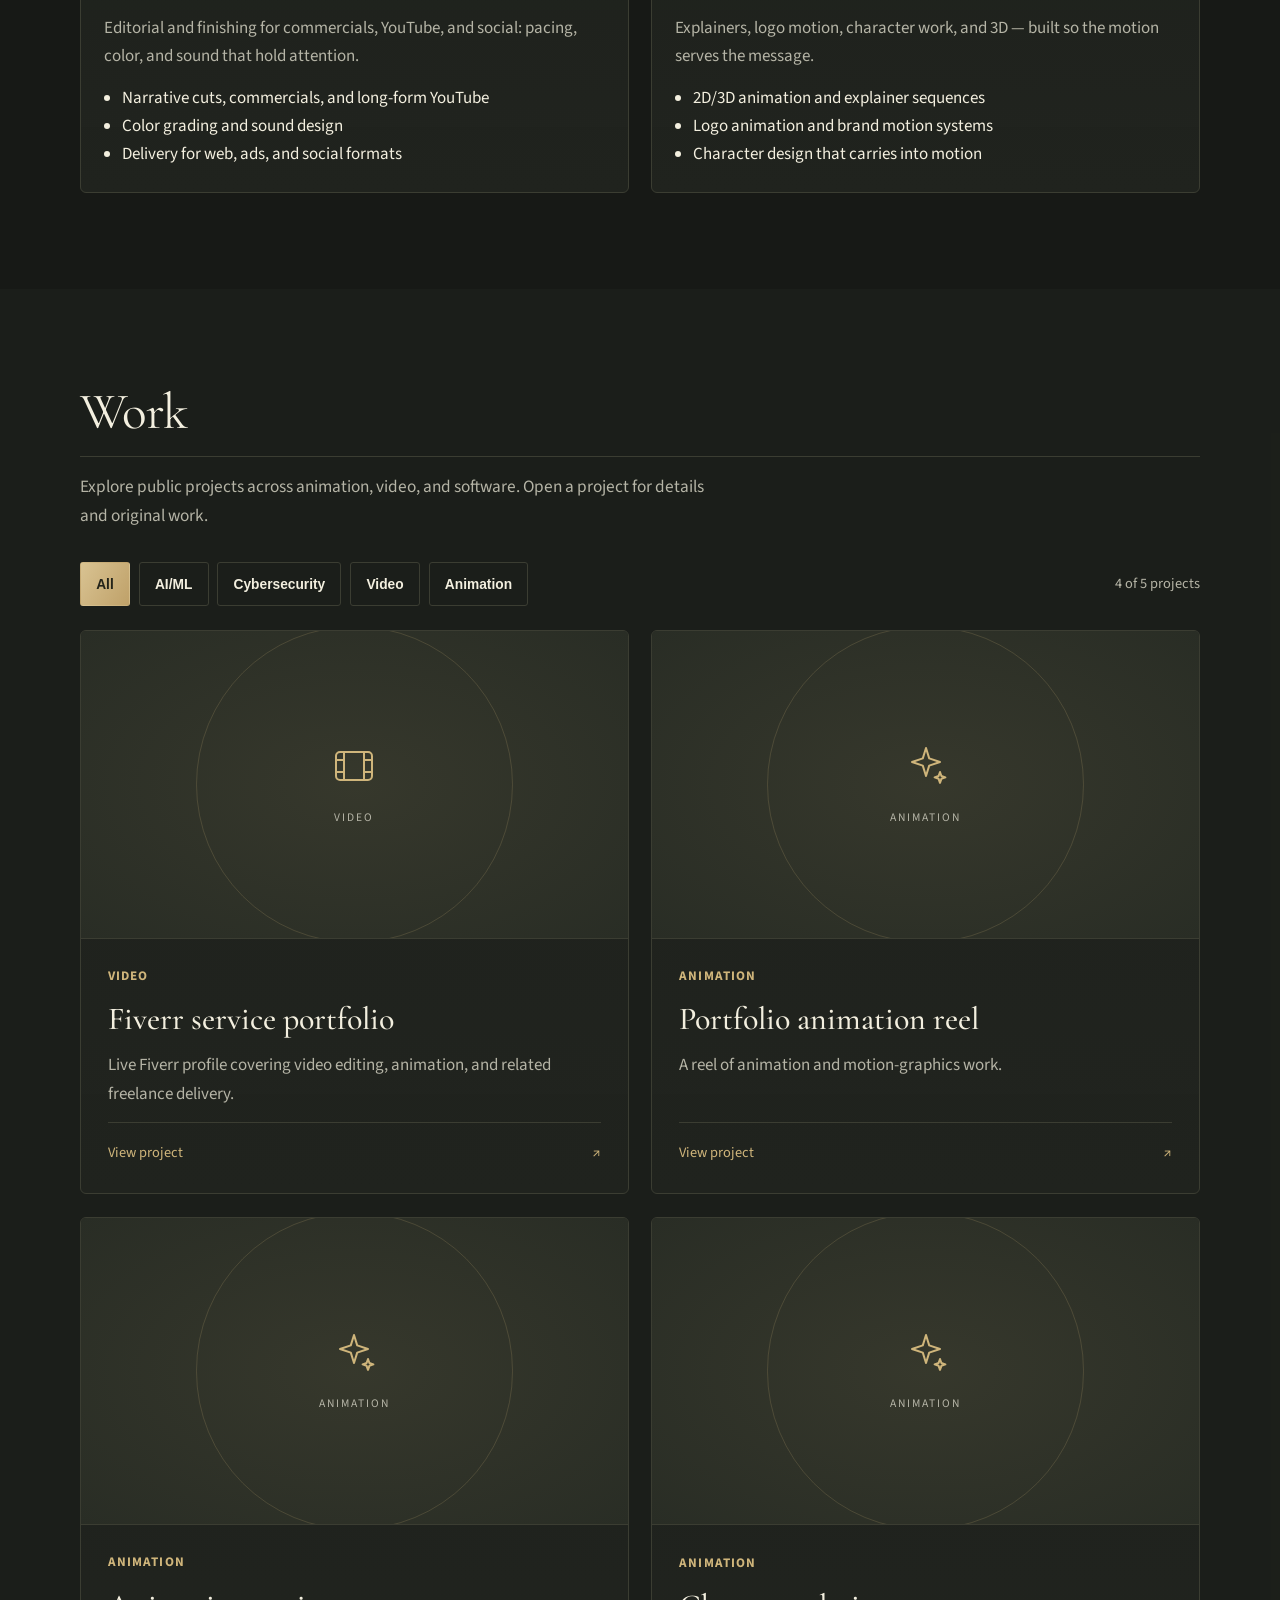
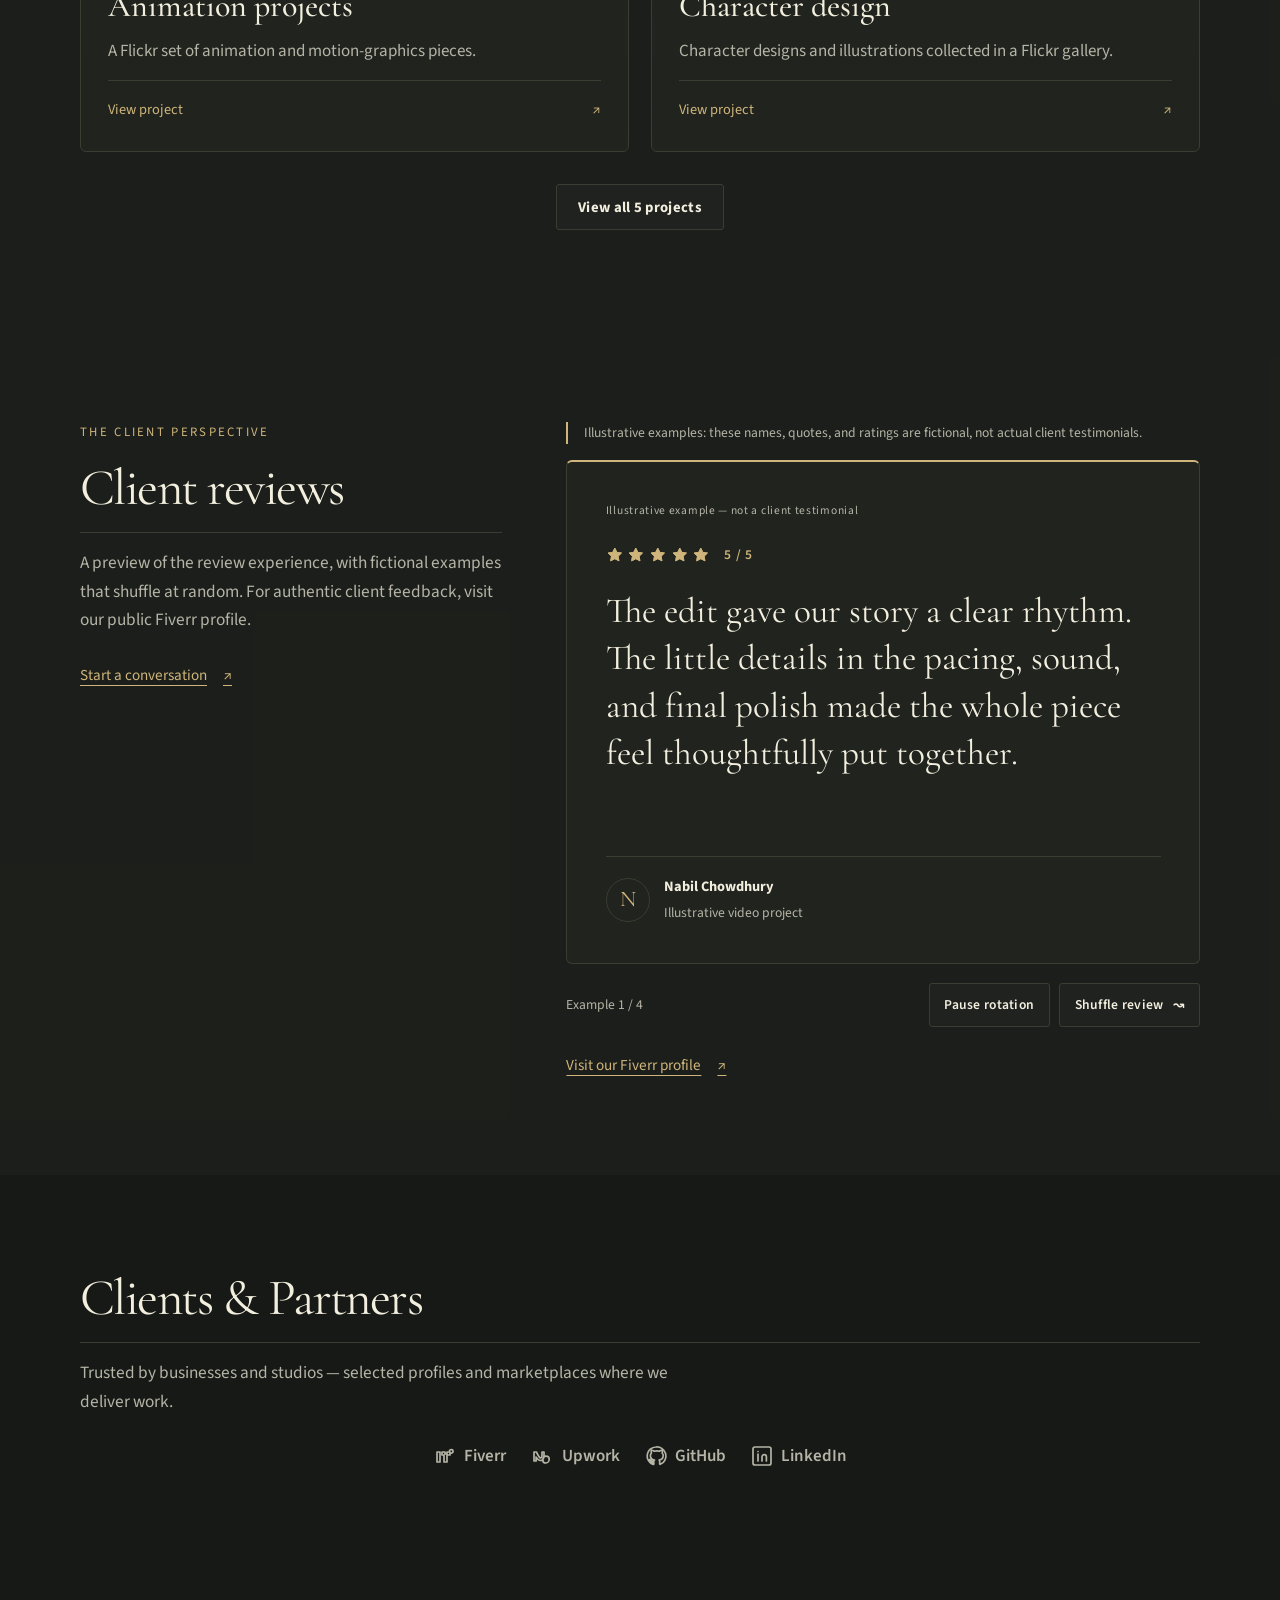
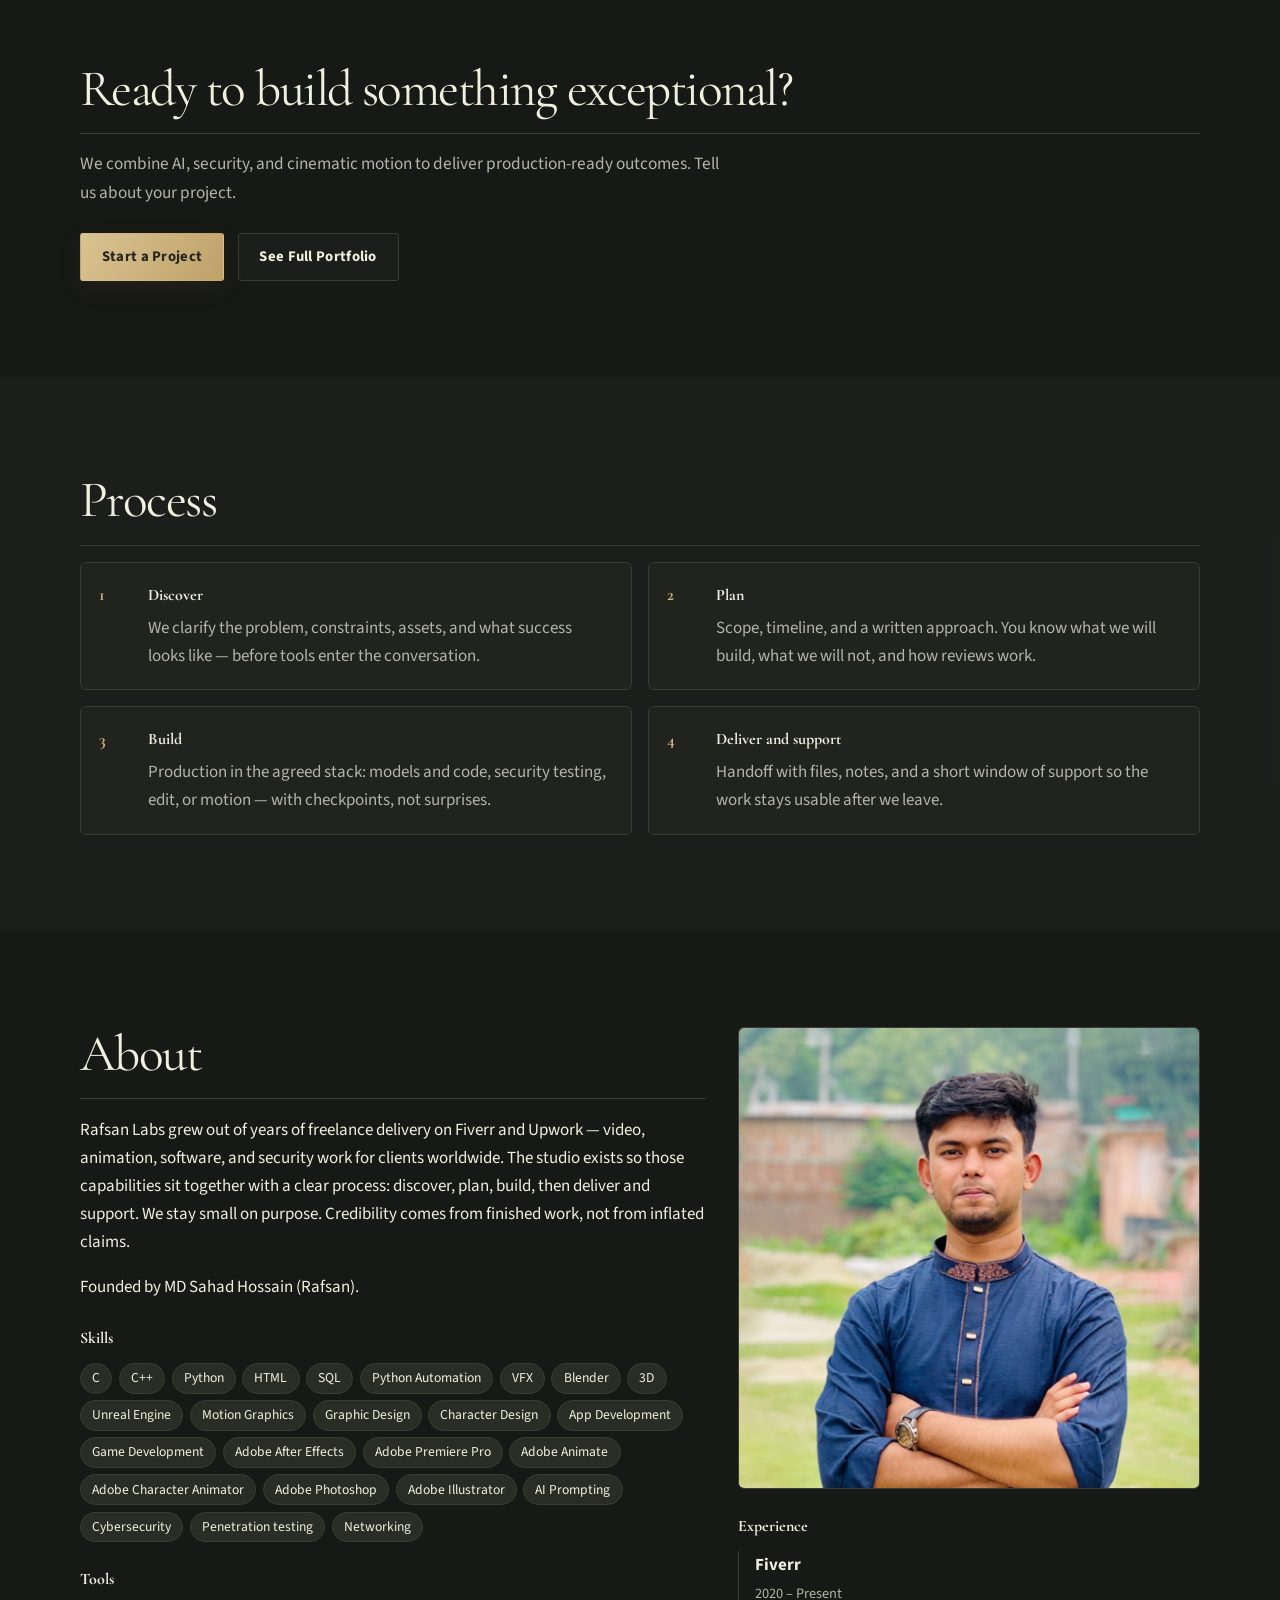
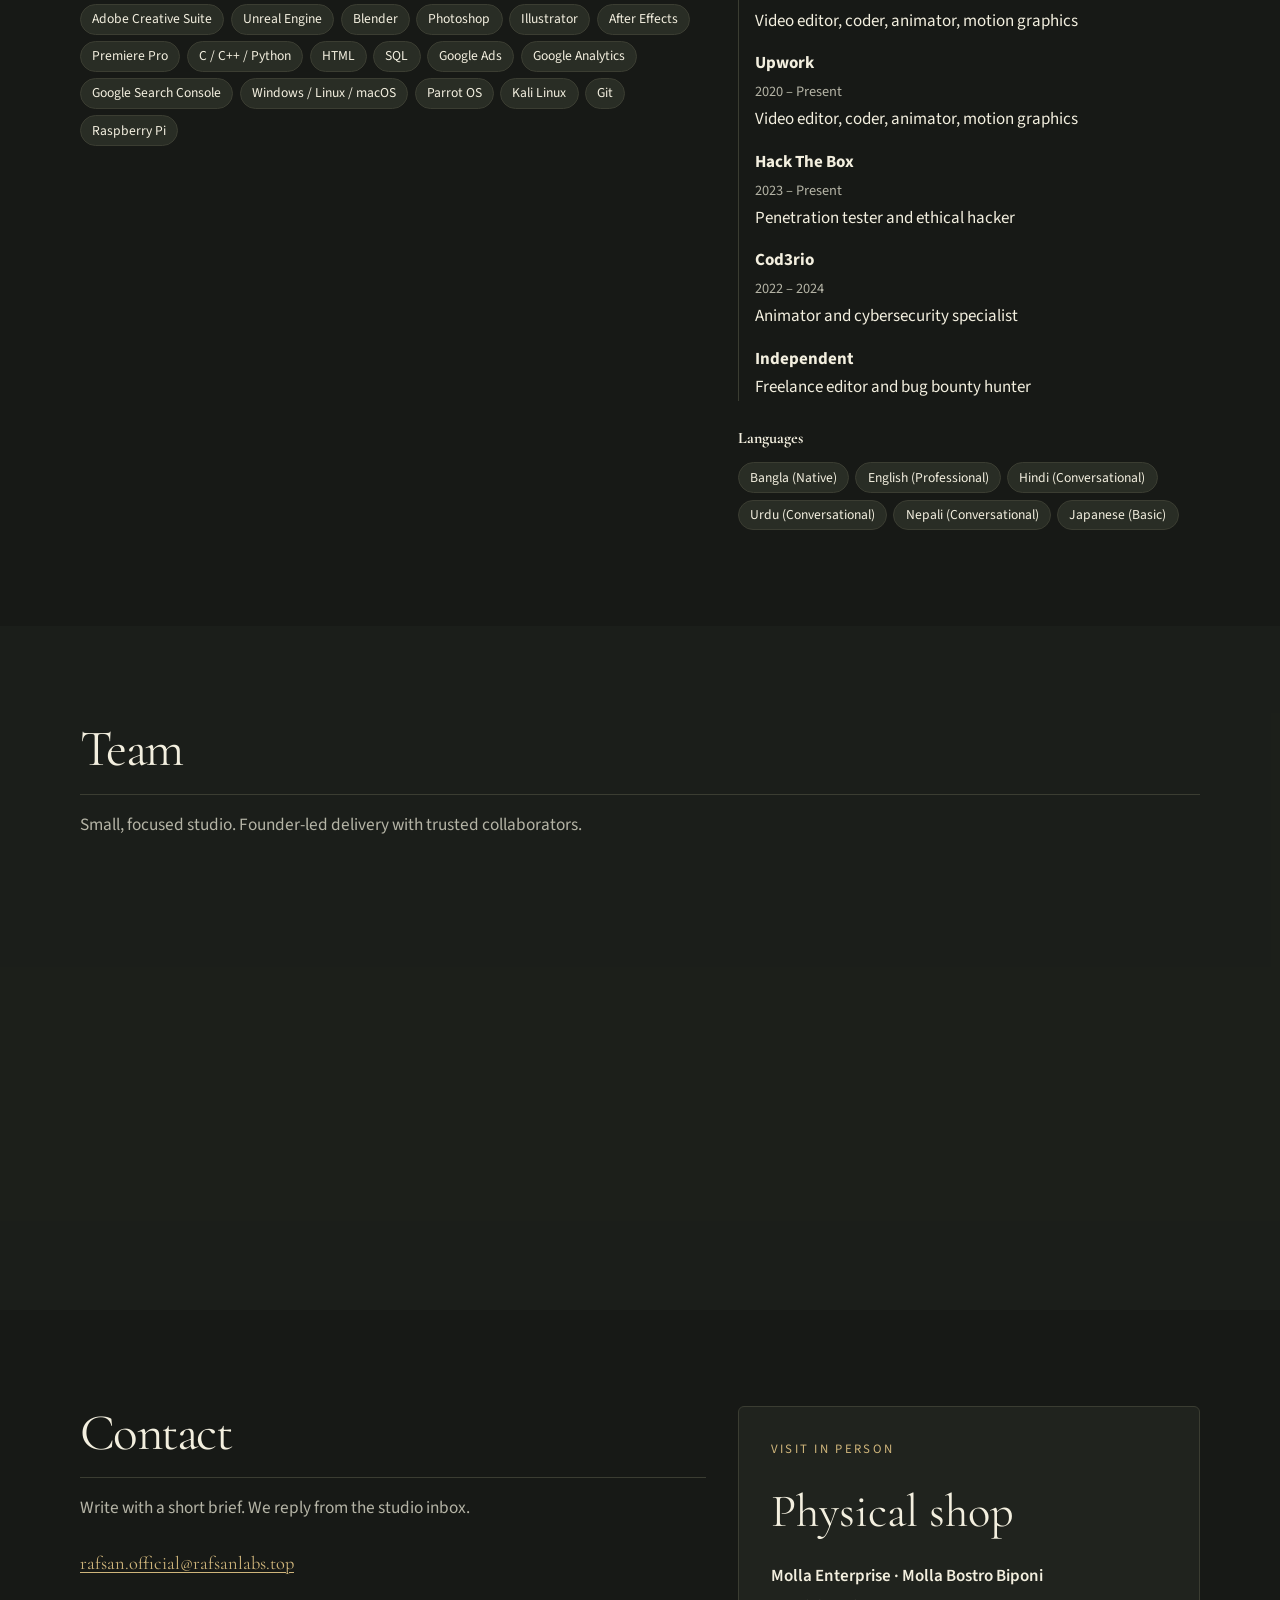
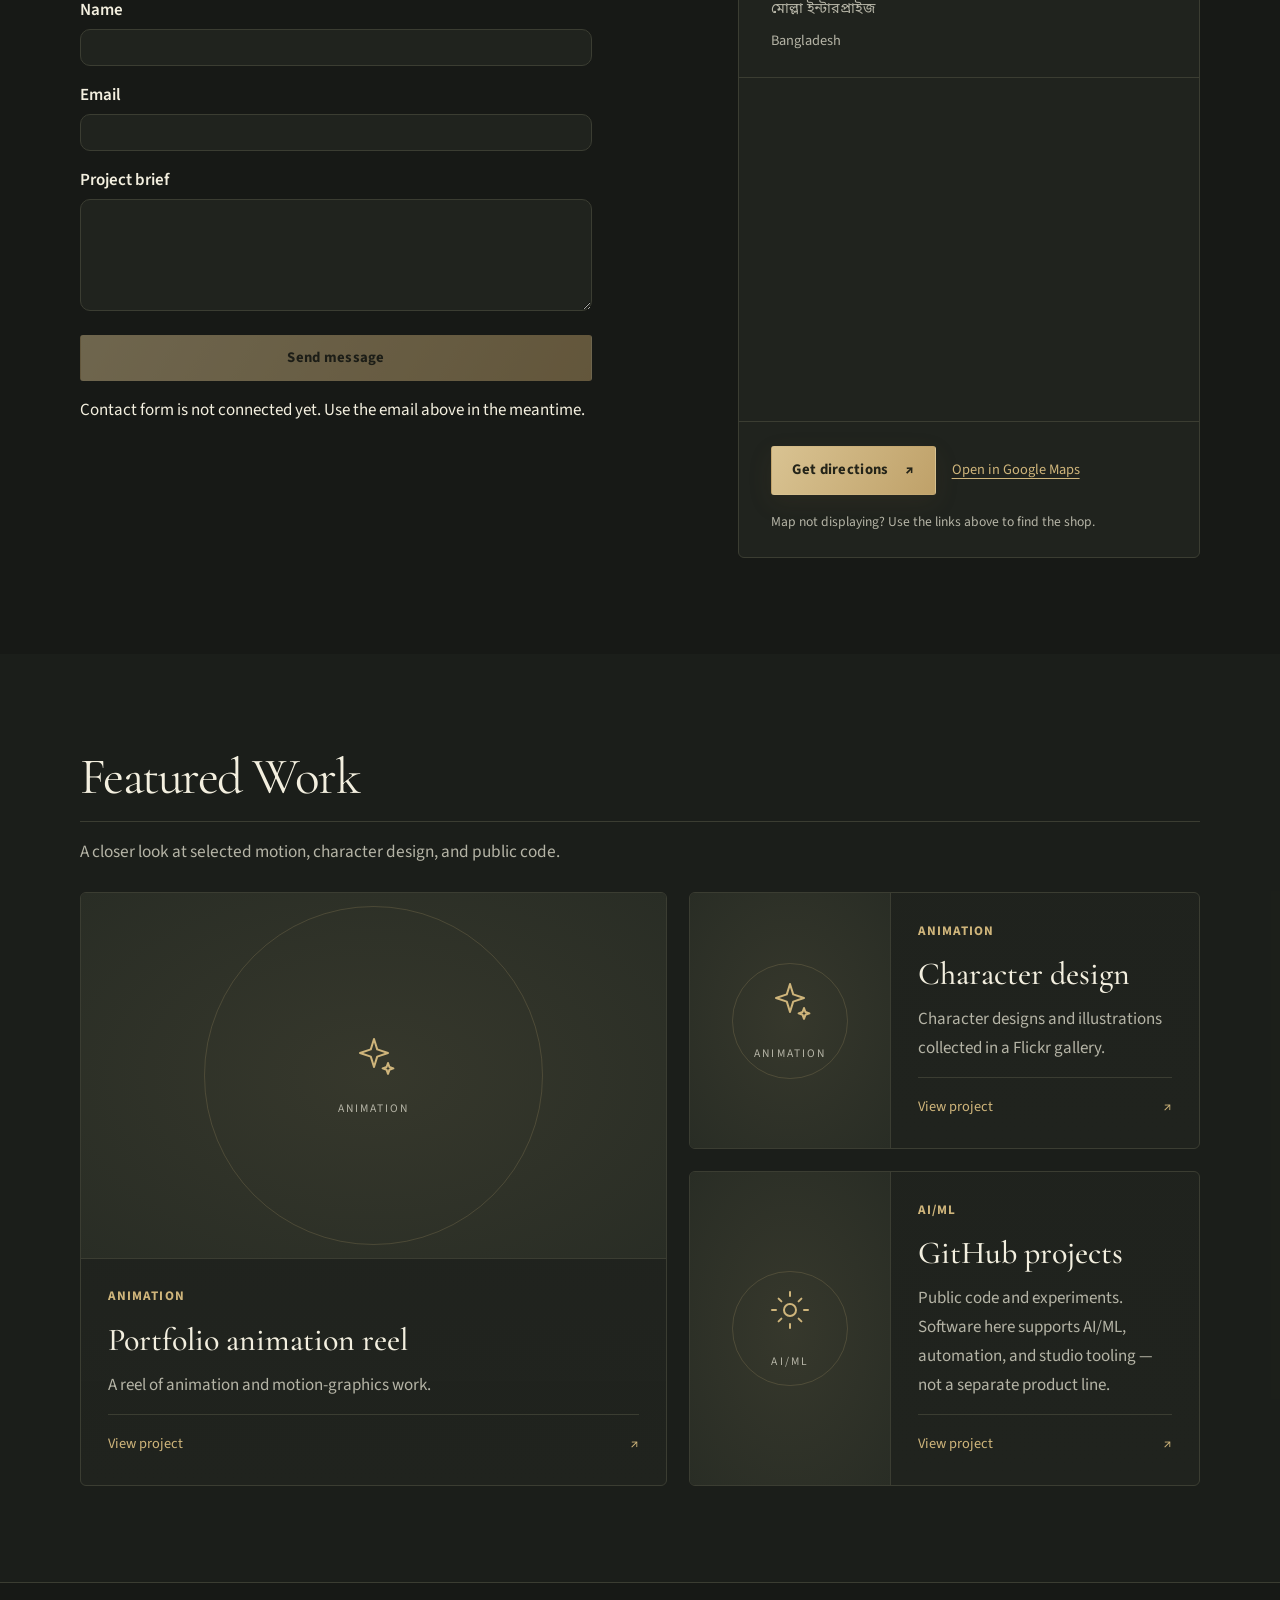
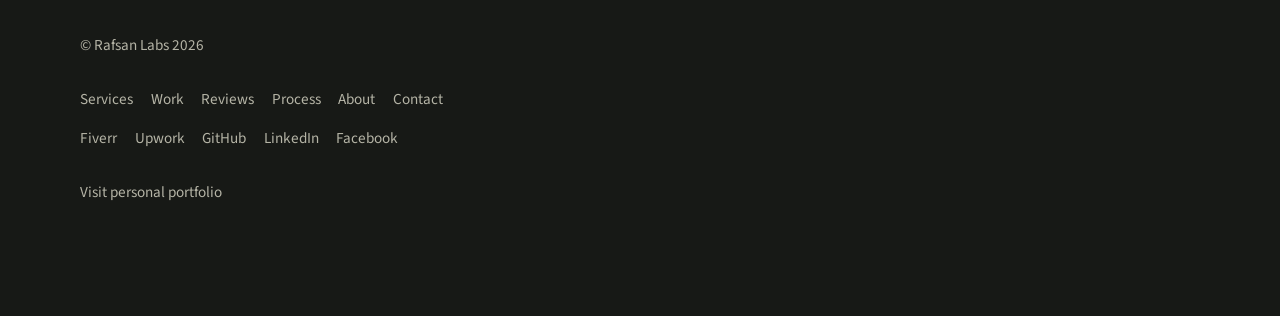
==== commit f90b99b2: "Enhance luxury level and fix map section for physical shop - Session 1 (6ace3fff5eedf3950c4d2d1c)" ====
--- a/index.html
+++ b/index.html
@@ -136,11 +136,22 @@
         <div class="reviews-intro">
           <p class="eyebrow">The client perspective</p>
           <h2 id="reviews-title">Client reviews</h2>
-          <p class="section-intro">Good work is a collaboration. Explore client feedback on our public Fiverr profile, with selected testimonials shared here when available.</p>
+          <p class="section-intro" id="reviews-intro-copy">Good work is a collaboration. Explore client feedback on our public Fiverr profile, with selected testimonials shared here when available.</p>
           <a class="reviews-contact" href="#contact">Start a conversation <span aria-hidden="true">↗</span></a>
         </div>
         <div class="reviews-content">
-          <div class="client-reviews-grid" id="reviews-grid" hidden></div>
+          <p class="reviews-demo-note" id="reviews-demo-note" hidden>Illustrative examples: these names, quotes, and ratings are fictional, not actual client testimonials.</p>
+          <div class="review-carousel" id="review-carousel" role="region" aria-roledescription="carousel" aria-label="Client reviews" hidden>
+            <div class="client-reviews-grid" id="reviews-grid" aria-live="off"></div>
+            <div class="review-carousel-controls" id="review-carousel-controls">
+              <p class="review-position" id="review-position"></p>
+              <div class="review-carousel-actions">
+                <button type="button" class="btn btn-outline" id="review-pause" aria-controls="reviews-grid">Pause rotation</button>
+                <button type="button" class="btn btn-outline" id="review-shuffle" aria-controls="reviews-grid">Shuffle review <span aria-hidden="true">↝</span></button>
+              </div>
+            </div>
+            <p class="visually-hidden" id="review-announcement" role="status" aria-live="polite" aria-atomic="true"></p>
+          </div>
           <div class="reviews-empty" id="reviews-empty">
             <svg class="review-quote-mark" viewBox="0 0 48 48" fill="none" aria-hidden="true"><path d="M7 27c0-11 5-17 13-19v5c-5 2-7 6-7 10h9v17H7V27Zm24 0c0-11 5-17 13-19v5c-5 2-7 6-7 10h9v17H31V27Z" stroke="currentColor" stroke-width="1.2"/></svg>
             <p class="eyebrow">Feedback, at the source</p>
@@ -227,7 +238,7 @@
     <section class="section" id="contact" aria-labelledby="contact-title">
       <div class="wrap contact-layout">
         <div>
-          <h2 id="contact-title">Contact</h2>
+          <h2 id="contact-title" tabindex="-1">Contact</h2>
           <p class="section-intro">Write with a short brief. We reply from the studio inbox.</p>
           <p><a class="mailto" id="contact-email" href="mailto:rafsan.official@rafsanlabs.top">rafsan.official@rafsanlabs.top</a></p>
           <form class="contact-form" id="contact-form" novalidate>
@@ -290,6 +301,11 @@
     </div>
   </footer>
 
+  <a class="floating-contact" id="floating-contact" href="#contact" aria-label="Contact Rafsan Labs">
+    <svg viewBox="0 0 24 24" fill="none" aria-hidden="true"><path d="M20 11.5a8 8 0 0 1-8 8H5l-3 2v-10a9 9 0 0 1 18 0Z"/><path d="M7 11h.01M11 11h.01M15 11h.01"/></svg>
+    <span class="floating-contact-label" aria-hidden="true">Let's talk</span>
+  </a>
+
   <div class="modal" id="project-modal" hidden>
     <div class="modal-backdrop" data-close-modal></div>
     <div class="modal-dialog" role="dialog" aria-modal="true" aria-labelledby="modal-title" tabindex="-1">
--- a/css/luxury.css
+++ b/css/luxury.css
@@ -301,15 +301,125 @@
 
 .client-reviews-grid {
   display: grid;
-  gap: 1.25rem;
+  grid-template-columns: minmax(0, 1fr);
+}
+
+.review-carousel .client-review-card {
+  display: flex;
+  flex-direction: column;
+  grid-area: 1 / 1;
+  visibility: hidden;
+  opacity: 0;
+  transform: translateY(8px);
+  transition: opacity 0.4s ease, transform 0.4s ease;
+}
+
+.review-carousel .client-review-card.is-active {
+  visibility: visible;
+  opacity: 1;
+  transform: none;
+}
+
+.review-carousel .client-review-author {
+  margin-top: auto;
+}
+
+.reviews-demo-note {
+  margin: 0 0 1rem;
+  padding-left: 1rem;
+  border-left: 2px solid var(--accent);
+  color: var(--muted);
+  font-size: 0.85rem;
+  line-height: 1.6;
+}
+
+.review-example-label {
+  margin: 0 0 1.5rem;
+  color: var(--muted);
+  font-size: 0.72rem;
+  letter-spacing: 0.06em;
+}
+
+.review-carousel-controls {
+  display: flex;
+  align-items: center;
+  justify-content: space-between;
+  flex-wrap: wrap;
+  gap: 1rem;
+  padding-top: 1.2rem;
+}
+
+.review-position {
+  margin: 0;
+  color: var(--muted);
+  font-size: 0.85rem;
+  font-variant-numeric: tabular-nums;
+}
+
+.review-carousel-actions {
+  display: flex;
+  flex-wrap: wrap;
+  gap: 0.6rem;
+}
+
+.review-carousel-actions .btn {
+  min-height: 44px;
+  font-size: 0.85rem;
+  font-weight: 600;
+  padding: 0.6rem 0.9rem;
+  gap: 0.6rem;
+}
+
+.visually-hidden {
+  position: absolute;
+  width: 1px;
+  height: 1px;
+  padding: 0;
+  margin: -1px;
+  overflow: hidden;
+  clip-path: inset(50%);
+  white-space: nowrap;
+  border: 0;
 }
 
 .client-review-rating {
+  display: flex;
+  align-items: center;
+  gap: 0.9rem;
   margin: 0 0 1.3rem;
   color: var(--accent);
   font-size: 0.85rem;
   font-weight: 600;
   letter-spacing: 0.05em;
+}
+
+.review-stars {
+  position: relative;
+  display: inline-flex;
+}
+
+.review-stars-outline,
+.review-stars-filled {
+  display: flex;
+  gap: 0.25rem;
+}
+
+.review-stars svg {
+  width: 1.1rem;
+  height: 1.1rem;
+  fill: none;
+  stroke: currentColor;
+  stroke-width: 1.2;
+}
+
+.review-stars-filled {
+  position: absolute;
+  inset: 0;
+  clip-path: inset(0 calc(100% - var(--rating-fill)) 0 0);
+}
+
+.review-stars-filled svg {
+  fill: currentColor;
 }
 
 .client-review-quote {
@@ -360,17 +470,87 @@
 
 .client-reviews-grid[hidden],
 .reviews-empty[hidden],
-.reviews-source[hidden] {
+.reviews-source[hidden],
+.review-carousel[hidden],
+.review-carousel-controls[hidden],
+.reviews-demo-note[hidden] {
   display: none;
 }
 
-@media (min-width: 640px) {
-  .client-reviews-grid {
-    grid-template-columns: repeat(2, minmax(0, 1fr));
-  }
-
-  .client-review-card:first-child {
-    grid-column: 1 / -1;
+.floating-contact {
+  position: fixed;
+  right: max(1.5rem, env(safe-area-inset-right));
+  bottom: calc(1.5rem + env(safe-area-inset-bottom));
+  z-index: 45;
+  display: grid;
+  place-items: center;
+  width: 3.6rem;
+  height: 3.6rem;
+  border: 1px solid var(--accent);
+  border-radius: 50%;
+  background: var(--surface);
+  color: var(--accent);
+  box-shadow: 0 8px 24px rgba(23, 25, 22, 0.2);
+  transition: transform 0.2s ease, background 0.2s ease, color 0.2s ease;
+}
+
+#contact {
+  scroll-margin-top: calc(var(--header-h) + 1rem);
+}
+
+.floating-contact svg {
+  width: 1.55rem;
+  height: 1.55rem;
+  stroke: currentColor;
+  stroke-width: 1.6;
+  stroke-linecap: round;
+  stroke-linejoin: round;
+}
+
+.floating-contact:hover {
+  transform: translateY(-3px);
+  background: var(--accent);
+  color: var(--accent-ink);
+}
+
+.floating-contact-label {
+  position: absolute;
+  right: calc(100% + 0.75rem);
+  padding: 0.5rem 0.8rem;
+  border: 1px solid var(--line);
+  border-radius: 3px;
+  background: var(--surface);
+  color: var(--text);
+  font-size: 0.85rem;
+  white-space: nowrap;
+  opacity: 0;
+  transform: translateX(5px);
+  transition: opacity 0.2s ease, transform 0.2s ease;
+  pointer-events: none;
+}
+
+.floating-contact:hover .floating-contact-label,
+.floating-contact:focus-visible .floating-contact-label {
+  opacity: 1;
+  transform: none;
+}
+
+body[data-page="company"] .site-footer {
+  padding-bottom: 6rem;
+}
+
+@media (max-width: 480px) {
+  .review-carousel-actions {
+    width: 100%;
+  }
+
+  .review-carousel-actions .btn {
+    flex: 1;
+  }
+
+  .floating-contact {
+    right: max(1rem, env(safe-area-inset-right));
+    bottom: calc(1rem + env(safe-area-inset-bottom));
   }
 }
 
